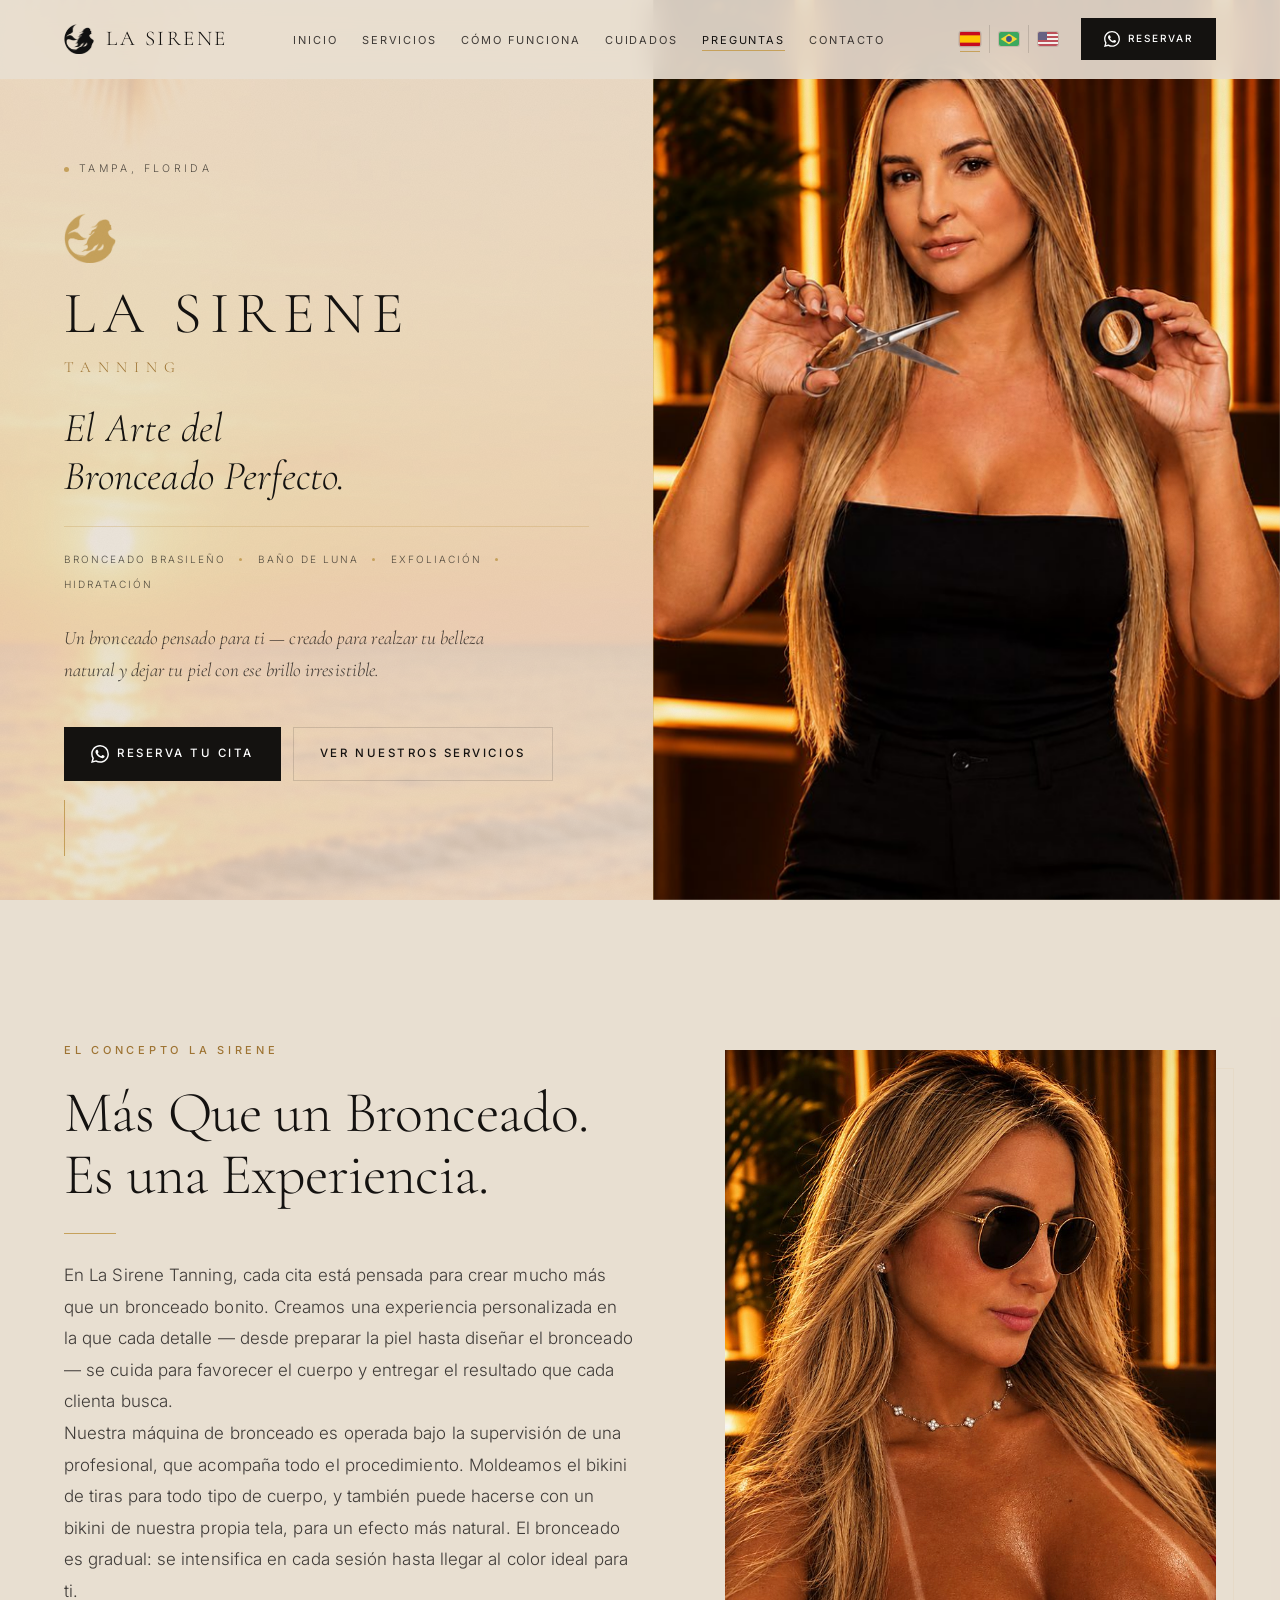
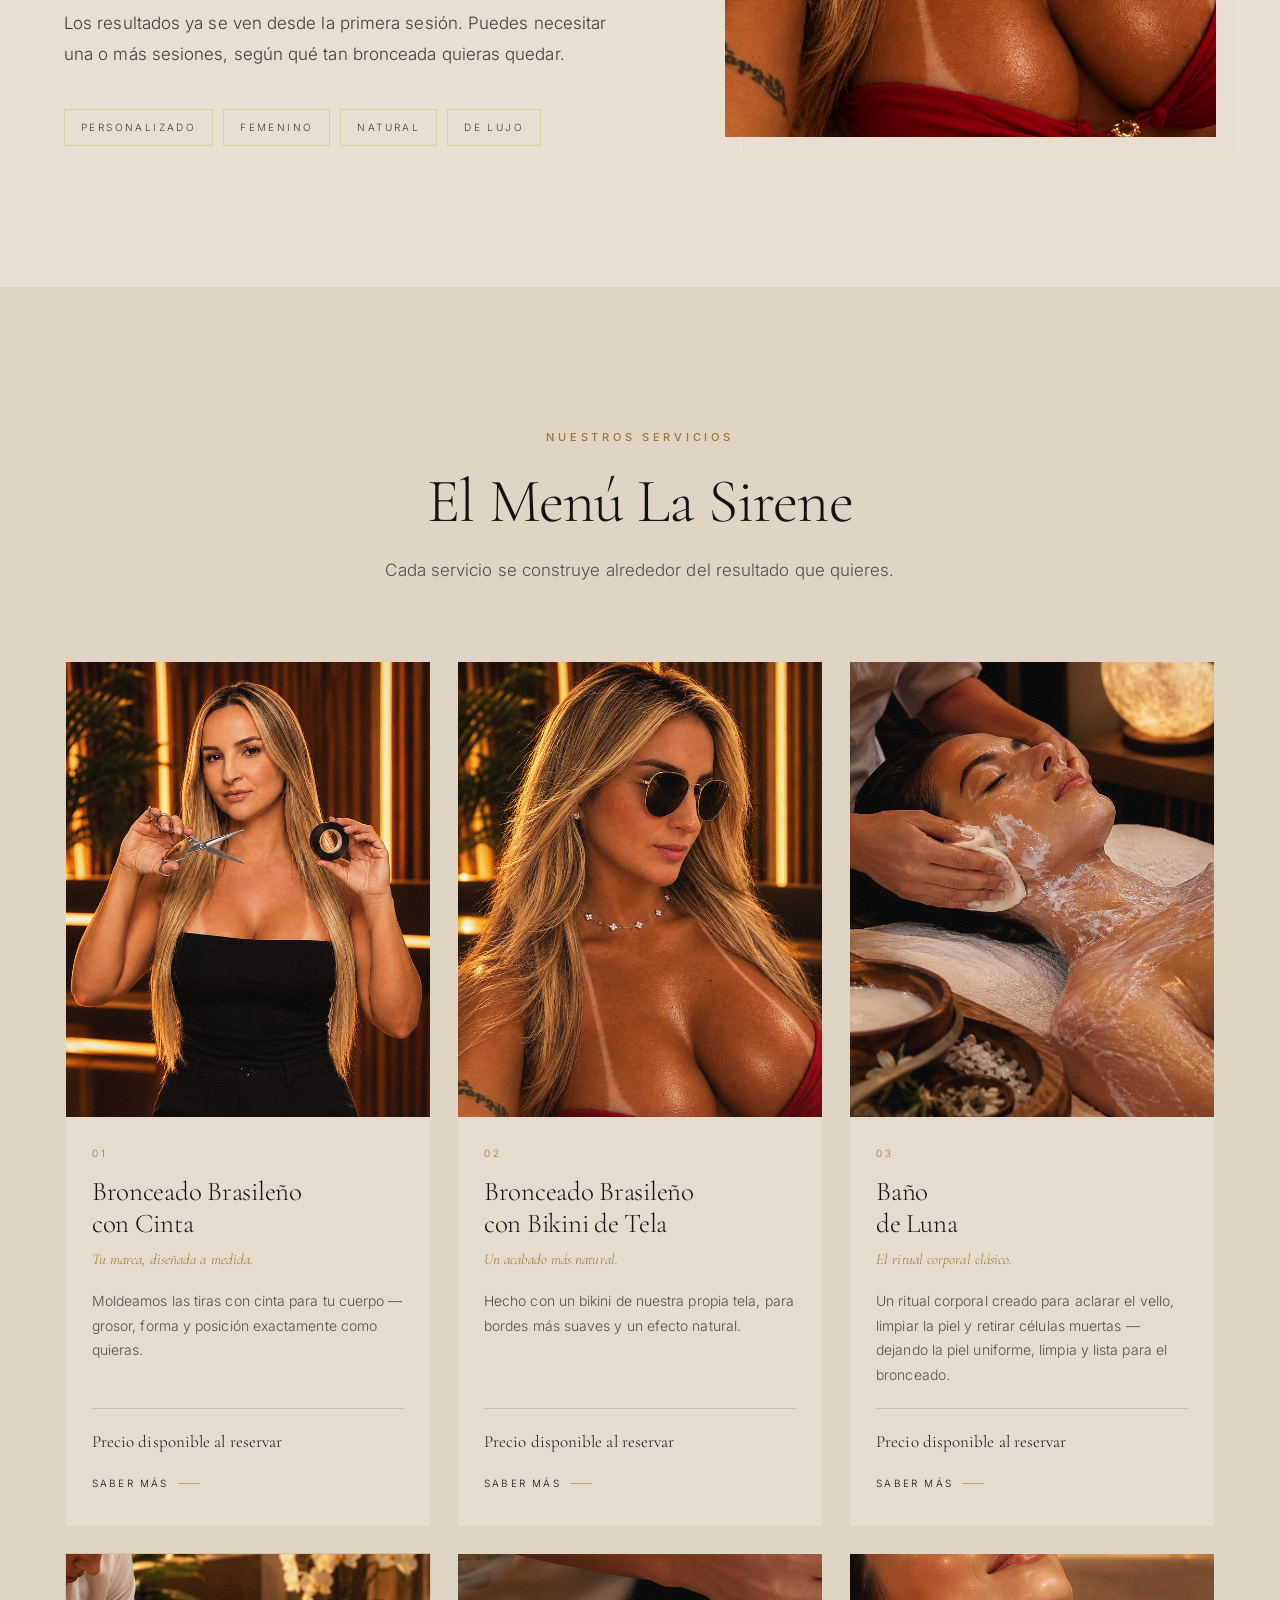
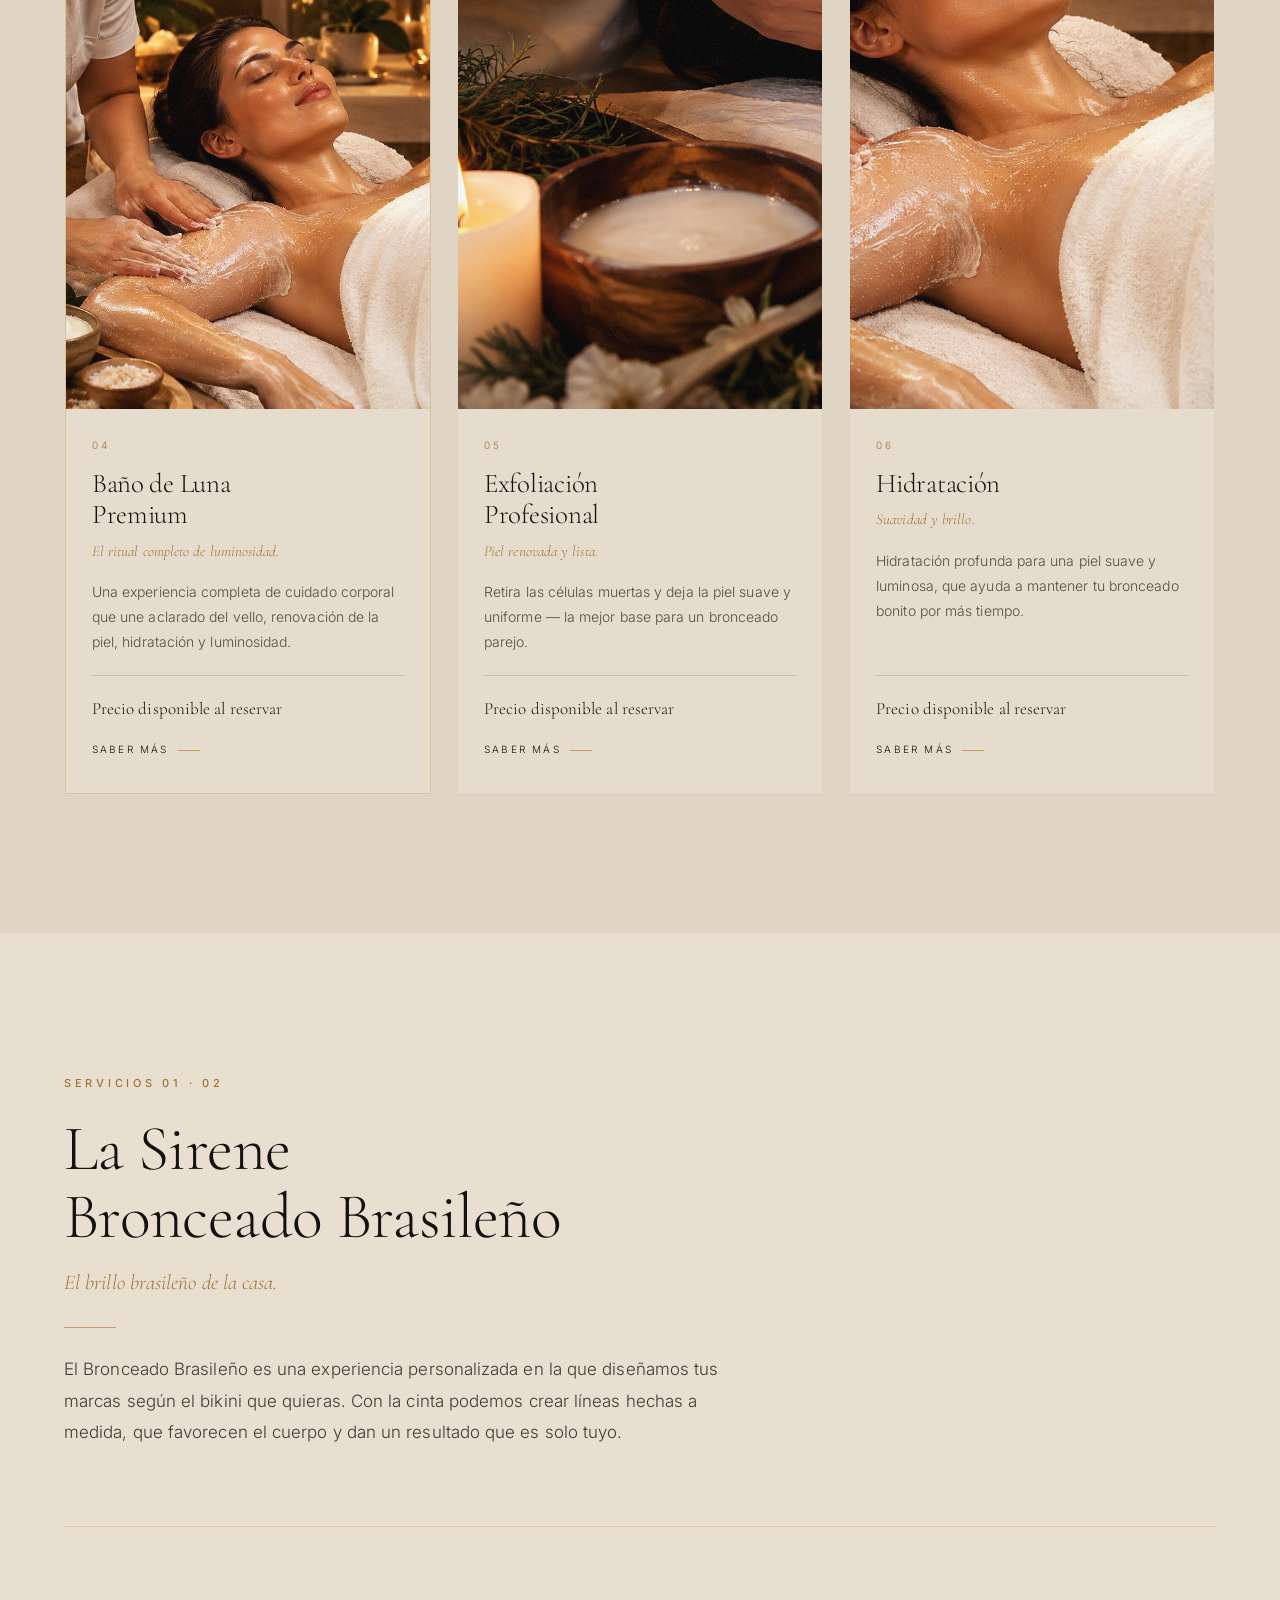
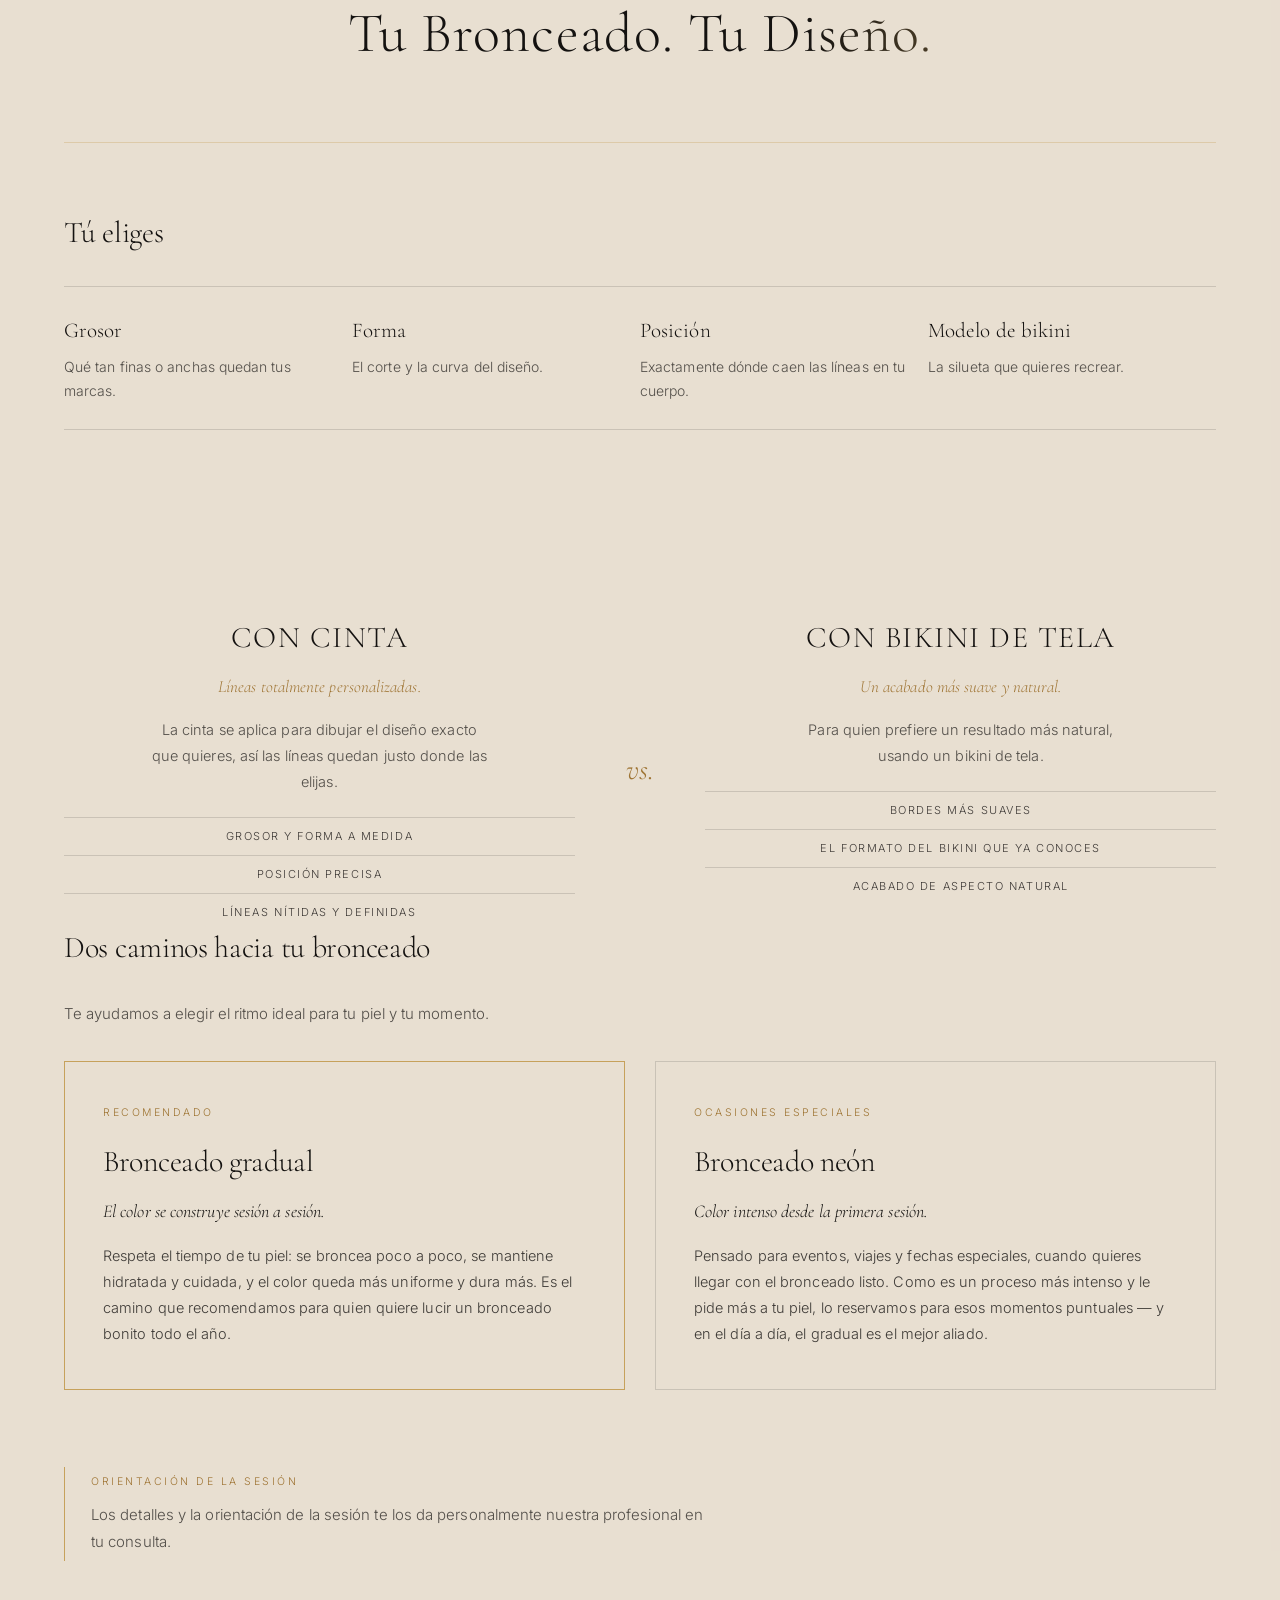
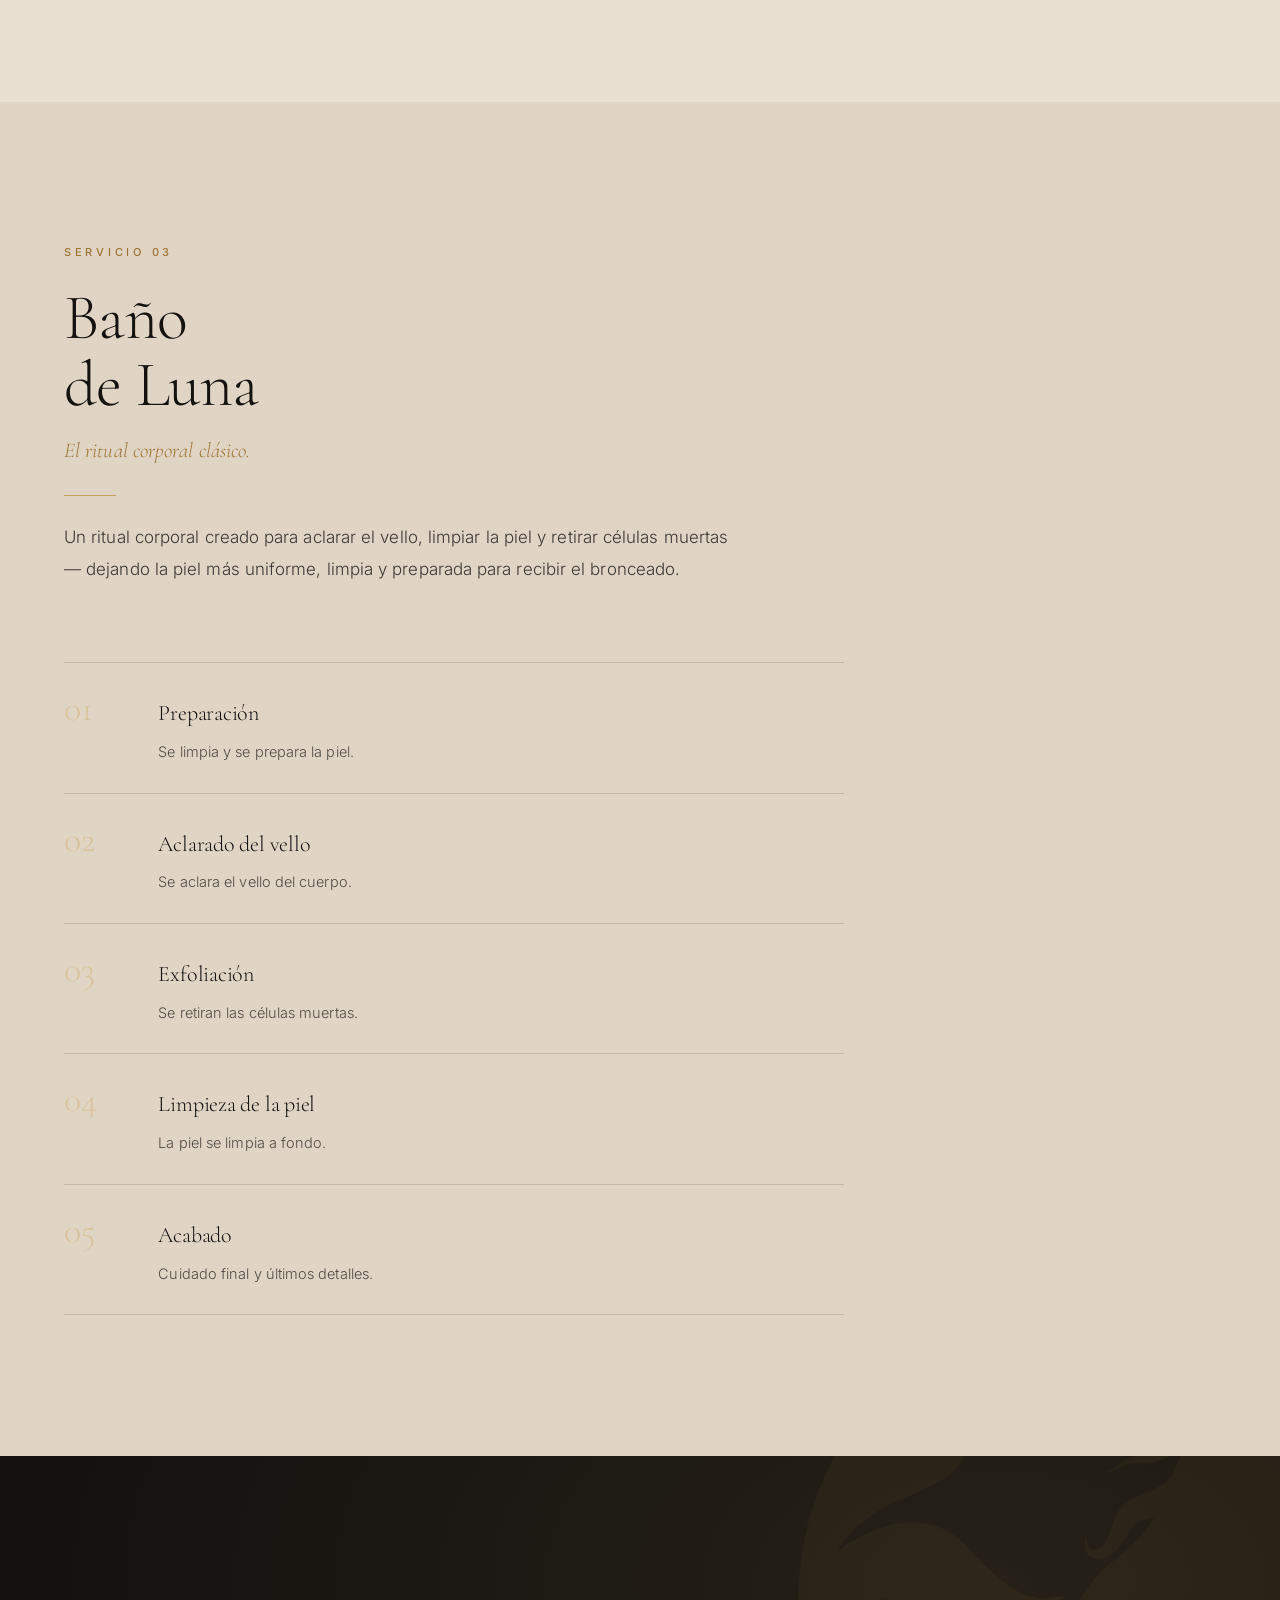
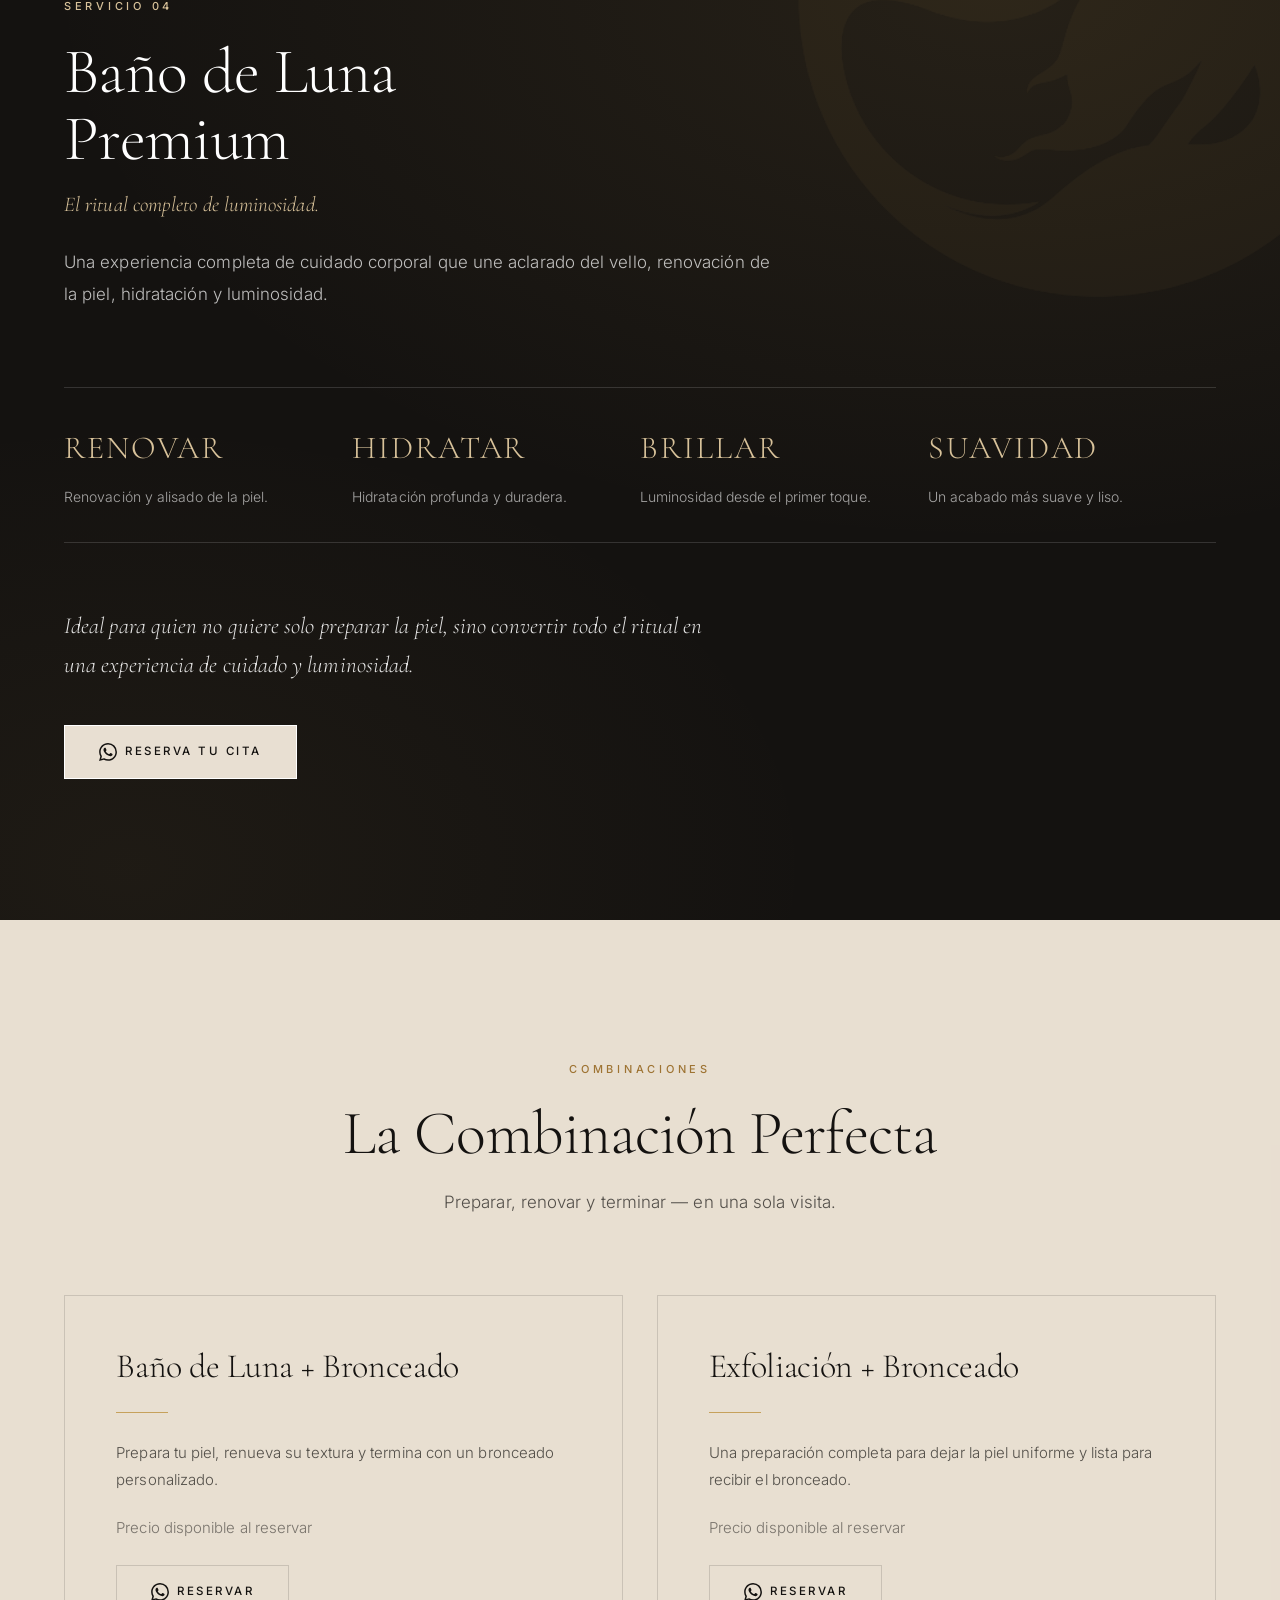
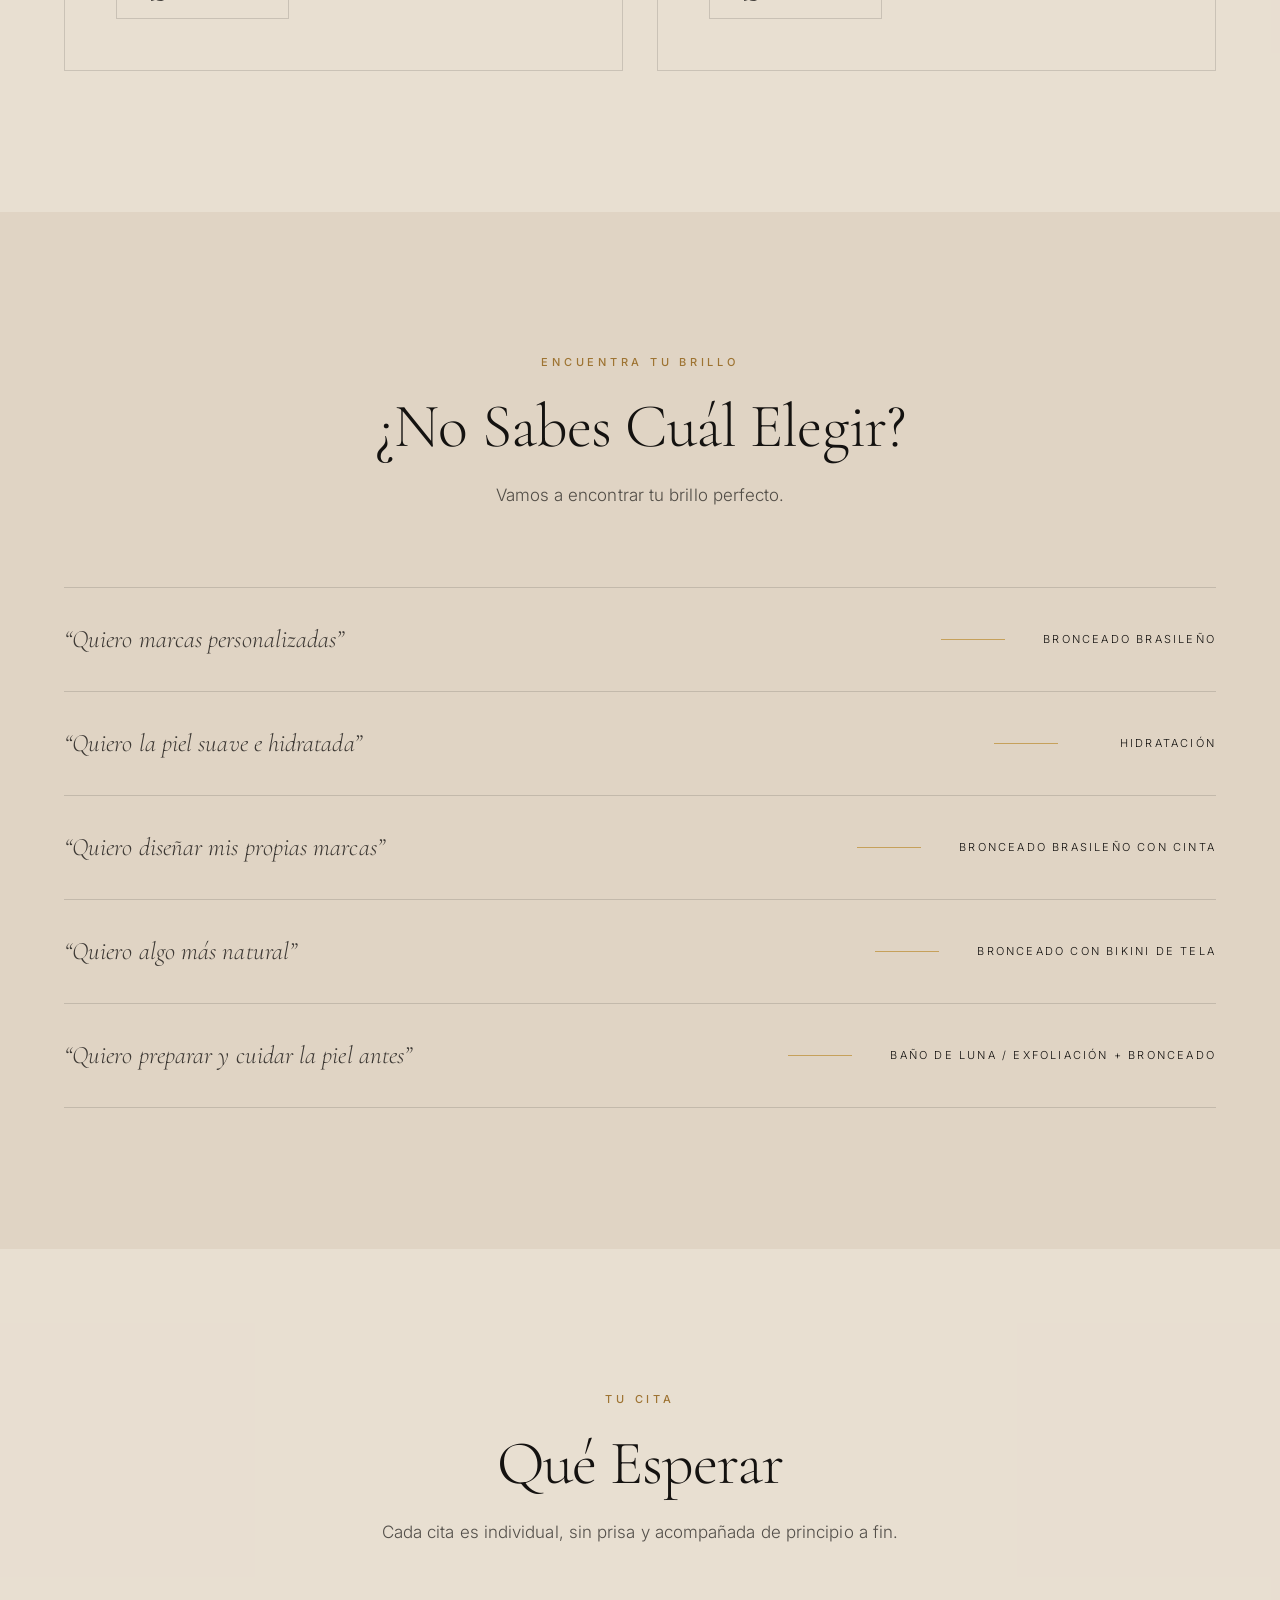
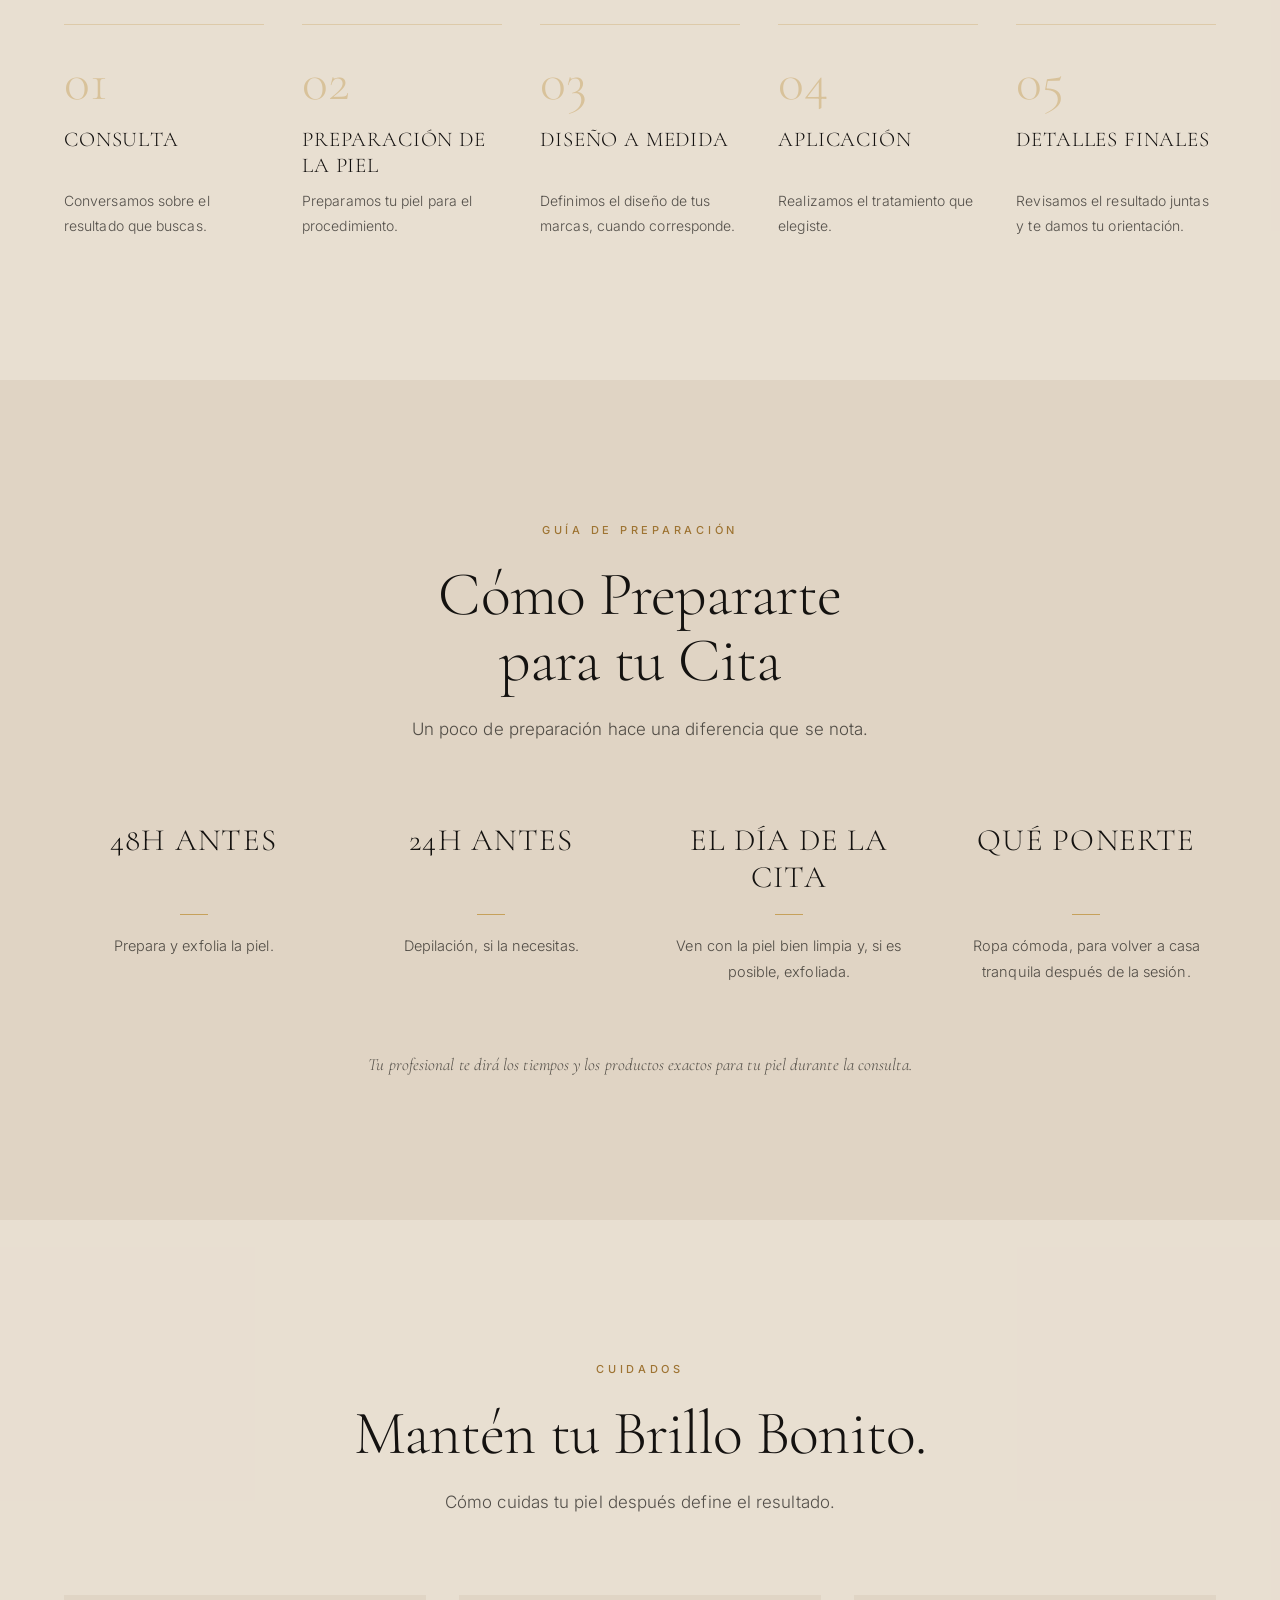
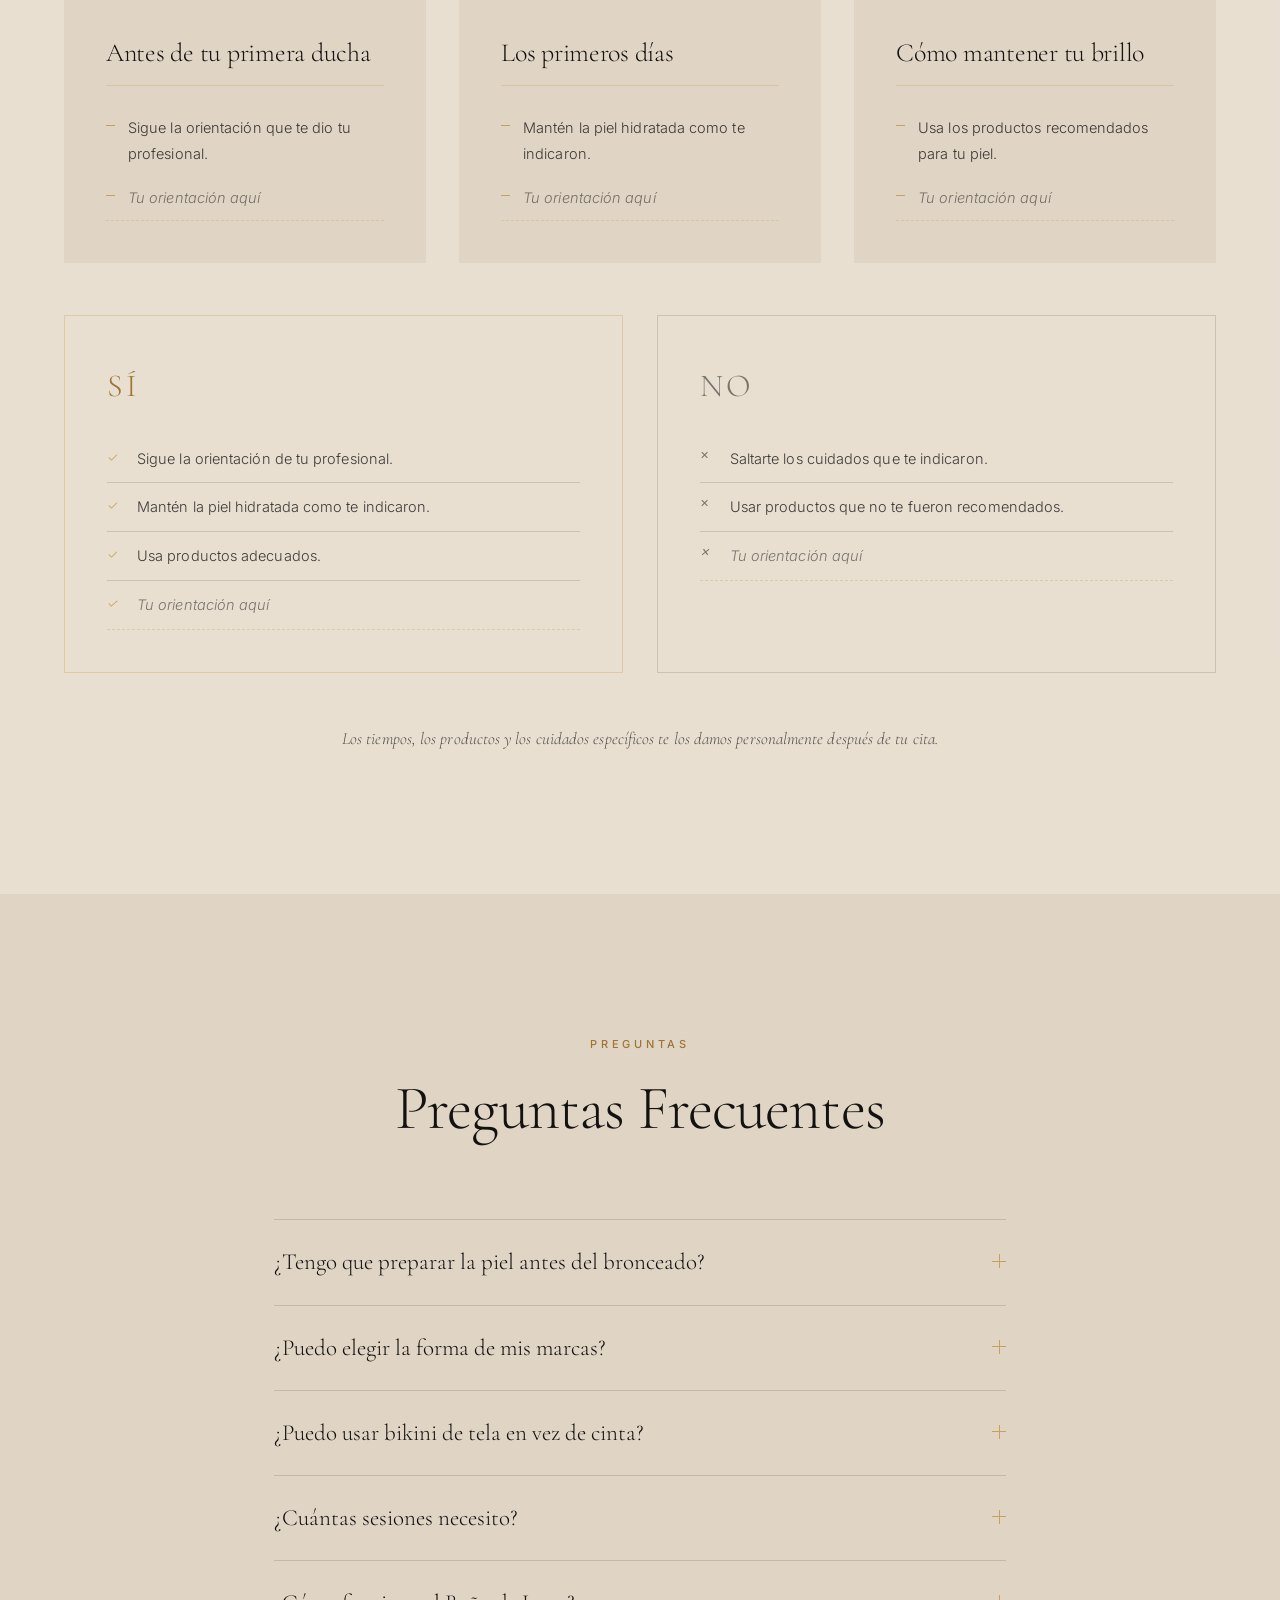
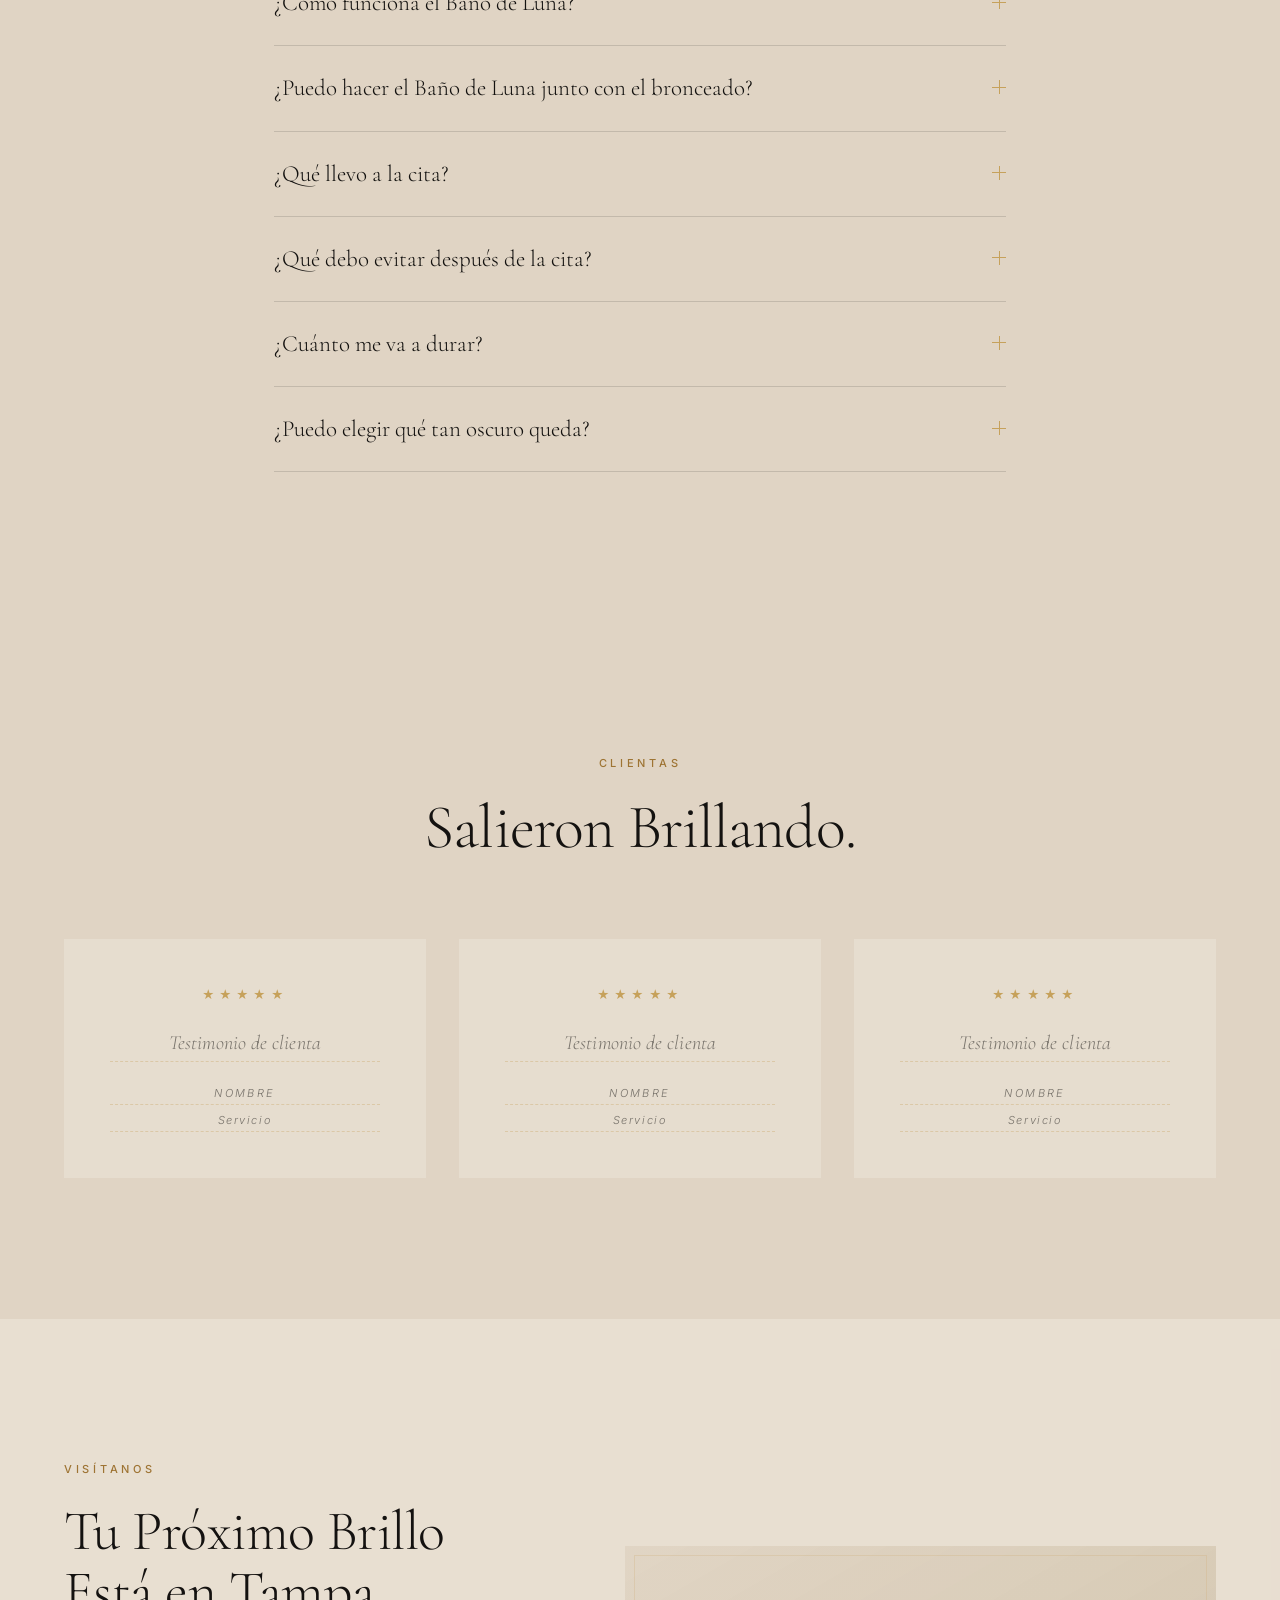
==== index.html @ 51d82dfa "La Sirene Tanning — site institucional (ES · PT · EN) Estático gerado por tools/build.py a partir de" ====
<!DOCTYPE html>
<html lang="es">
<head>
<meta charset="utf-8">
<meta name="viewport" content="width=device-width, initial-scale=1, viewport-fit=cover">
<title>La Sirene Tanning | Bronceado brasileño y Baño de Luna en Tampa, FL</title>
<meta name="description" content="Estudio de bronceado brasileño de lujo en Tampa, Florida. Bronceado brasileño con cinta o con bikini de tela, Baño de Luna, exfoliación profesional e hidratación. Reserva tu cita en La Sirene Tanning.">
<meta name="keywords" content="bronceado brasileño Tampa, bronceado Tampa FL, bronceado con cinta Tampa, exfoliación Tampa, marquitas bronceado Tampa, baño de luna Tampa, bronceado de lujo Tampa, salón de bronceado Tampa">
<meta name="robots" content="noindex, nofollow">
<link rel="canonical" href="https://la-sirene-tanning.vercel.app/">
<link rel="alternate" hreflang="es" href="https://la-sirene-tanning.vercel.app/">
<link rel="alternate" hreflang="pt-BR" href="https://la-sirene-tanning.vercel.app/pt/">
<link rel="alternate" hreflang="en-US" href="https://la-sirene-tanning.vercel.app/en/">
<link rel="alternate" hreflang="x-default" href="https://la-sirene-tanning.vercel.app/">
<meta property="og:type" content="website">
<meta property="og:title" content="La Sirene Tanning | Bronceado brasileño y Baño de Luna en Tampa, FL">
<meta property="og:description" content="Estudio de bronceado brasileño de lujo en Tampa, Florida. Bronceado brasileño con cinta o con bikini de tela, Baño de Luna, exfoliación profesional e hidratación. Reserva tu cita en La Sirene Tanning.">
<meta property="og:locale" content="es">
<meta name="theme-color" content="#E8DFD2">
<link rel="icon" href="/assets/logo/lasirene-mark-black.png?v=1c8ee7c1">
<link rel="apple-touch-icon" href="/assets/logo/lasirene-mark-black.png?v=1c8ee7c1">
<link rel="preconnect" href="https://fonts.googleapis.com">
<link rel="preconnect" href="https://fonts.gstatic.com" crossorigin>
<link href="https://fonts.googleapis.com/css2?family=Cormorant+Garamond:ital,wght@0,300;0,400;0,500;0,600;1,300;1,400&family=Inter:wght@300;400;500;600&display=swap" rel="stylesheet">
<link rel="stylesheet" href="/assets/css/style.css?v=396464e6">
<noscript><style>
[data-reveal]{opacity:1!important;transform:none!important}
[data-reveal] .media::after{display:none!important}
[data-reveal] .media img{transform:none!important}
.rule{transform:scaleX(1)!important}
.intro{display:none!important}
.hero__mark,.hero__eyebrow,.hero__services,.hero__quote,.hero__cta{
opacity:1!important;transform:none!important}
</style></noscript>
<script type="application/ld+json">{"@context": "https://schema.org", "@type": "BeautySalon", "name": "La Sirene Tanning", "description": "Estudio de bronceado brasileño de lujo en Tampa, Florida. Bronceado brasileño con cinta o con bikini de tela, Baño de Luna, exfoliación profesional e hidratación. Reserva tu cita en La Sirene Tanning.", "address": {"@type": "PostalAddress", "addressLocality": "Tampa", "addressRegion": "FL", "addressCountry": "US"}, "areaServed": "Tampa, Florida", "sameAs": ["https://www.instagram.com/lasirene_tampa"], "url": "https://la-sirene-tanning.vercel.app", "makesOffer": [{"@type": "Offer", "itemOffered": {"@type": "Service", "name": "Bronceado Brasileño con Cinta"}}, {"@type": "Offer", "itemOffered": {"@type": "Service", "name": "Bronceado Brasileño con Bikini de Tela"}}, {"@type": "Offer", "itemOffered": {"@type": "Service", "name": "Baño de Luna"}}, {"@type": "Offer", "itemOffered": {"@type": "Service", "name": "Baño de Luna Premium"}}, {"@type": "Offer", "itemOffered": {"@type": "Service", "name": "Exfoliación Profesional"}}, {"@type": "Offer", "itemOffered": {"@type": "Service", "name": "Hidratación"}}]}</script>
</head>
<body id="top">
<div class="intro" aria-hidden="true">
  <div>
    <img src="/assets/logo/lasirene-mark-gold.png?v=dbdfcf7e" alt="" class="intro__mark">
    <p class="intro__word">La Sirene</p>
  </div>
</div>
<div class="grain" aria-hidden="true"></div>

<header class="nav" id="nav">
  <div class="nav__inner">
    <a class="nav__brand" href="#top" aria-label="La Sirene Tanning — home">
      <img src="/assets/logo/lasirene-mark-black.png?v=1c8ee7c1" alt="" class="nav__mark">
      <span class="nav__word">La Sirene</span>
    </a>
    <nav class="nav__links" aria-label="Navegación principal">
      <ul><li><a href="#top" data-nav>Inicio</a></li><li><a href="#services" data-nav>Servicios</a></li><li><a href="#how-it-works" data-nav>Cómo funciona</a></li><li><a href="#aftercare" data-nav>Cuidados</a></li><li><a href="#faq" data-nav>Preguntas</a></li><li><a href="#contact" data-nav>Contacto</a></li></ul>
    </nav>
    <div class="nav__actions">
      <div class="lang" role="group" aria-label="Idioma"><a href="/" hreflang="es" aria-current="true" lang="es" title="Español"><svg class="flag" viewBox="0 0 20 14" width="20" height="14" aria-hidden="true" focusable="false"><rect width="20" height="14" fill="#C60B1E"/><rect y="3.5" width="20" height="7" fill="#FFC400"/></svg><span>ES</span></a><a href="/pt/" hreflang="pt-BR" lang="pt-BR" title="Português"><svg class="flag" viewBox="0 0 20 14" width="20" height="14" aria-hidden="true" focusable="false"><rect width="20" height="14" fill="#009B3A"/><path d="M10 1.7 18.3 7 10 12.3 1.7 7Z" fill="#FEDF00"/><circle cx="10" cy="7" r="2.9" fill="#002776"/></svg><span>PT</span></a><a href="/en/" hreflang="en-US" lang="en-US" title="English"><svg class="flag" viewBox="0 0 20 14" width="20" height="14" aria-hidden="true" focusable="false"><rect width="20" height="14" fill="#FFFFFF"/><g fill="#B22234"><rect width="20" height="2"/><rect y="4" width="20" height="2"/><rect y="8" width="20" height="2"/><rect y="12" width="20" height="2"/></g><rect width="9" height="8" fill="#3C3B6E"/></svg><span>EN</span></a></div>
      <a class="btn btn--nav" href="https://wa.me/18136797327?text=%C2%A1Hola%21%20Me%20gustar%C3%ADa%20reservar%20una%20cita%20en%20La%20Sirene%20Tanning." target="_blank" rel="noopener"><svg class="btn__zap" viewBox="0 0 24 24" width="18" height="18" aria-hidden="true" focusable="false"><path fill="currentColor" d="M17.472 14.382c-.297-.149-1.758-.867-2.03-.967-.273-.099-.471-.148-.67.15-.197.297-.767.966-.94 1.164-.173.199-.347.223-.644.075-.297-.15-1.255-.463-2.39-1.475-.883-.788-1.48-1.761-1.653-2.059-.173-.297-.018-.458.13-.606.134-.133.298-.347.446-.52.149-.174.198-.298.298-.497.099-.198.05-.371-.025-.52-.075-.149-.669-1.612-.916-2.207-.242-.579-.487-.5-.669-.51a12.8 12.8 0 0 0-.57-.01c-.198 0-.52.074-.792.372-.272.297-1.04 1.016-1.04 2.479 0 1.462 1.065 2.875 1.213 3.074.149.198 2.096 3.2 5.077 4.487.709.306 1.262.489 1.694.625.712.227 1.36.195 1.872.118.571-.085 1.758-.719 2.006-1.413.248-.694.248-1.289.173-1.413-.074-.124-.272-.198-.57-.347m-5.421 7.403h-.004a9.87 9.87 0 0 1-5.031-1.378l-.361-.214-3.741.982.998-3.648-.235-.374a9.86 9.86 0 0 1-1.51-5.26c.001-5.45 4.436-9.884 9.888-9.884 2.64 0 5.122 1.03 6.988 2.898a9.825 9.825 0 0 1 2.893 6.994c-.003 5.45-4.437 9.884-9.885 9.884m8.413-18.297A11.815 11.815 0 0 0 12.05 0C5.495 0 .16 5.335.157 11.892c0 2.096.547 4.142 1.588 5.945L.057 24l6.305-1.654a11.882 11.882 0 0 0 5.683 1.448h.005c6.554 0 11.89-5.335 11.893-11.893a11.821 11.821 0 0 0-3.48-8.413Z"/></svg><span>Reservar</span></a>
      <button class="nav__toggle" id="navToggle" aria-label="Abrir el menú" aria-expanded="false" aria-controls="mobileMenu">
        <span></span><span></span>
      </button>
    </div>
  </div>
</header>

<div class="menu" id="mobileMenu" aria-hidden="true">
  <div class="menu__inner">
    <img src="/assets/logo/lasirene-mark-gold.png?v=dbdfcf7e" alt="" class="menu__mark">
    <nav aria-label="Navegación principal"><ul><li><a href="#top" data-nav>Inicio</a></li><li><a href="#services" data-nav>Servicios</a></li><li><a href="#how-it-works" data-nav>Cómo funciona</a></li><li><a href="#aftercare" data-nav>Cuidados</a></li><li><a href="#faq" data-nav>Preguntas</a></li><li><a href="#contact" data-nav>Contacto</a></li></ul></nav>
    <div class="menu__foot">
      <div class="lang lang--menu" role="group" aria-label="Idioma"><a href="/" hreflang="es" aria-current="true" lang="es" title="Español"><svg class="flag" viewBox="0 0 20 14" width="20" height="14" aria-hidden="true" focusable="false"><rect width="20" height="14" fill="#C60B1E"/><rect y="3.5" width="20" height="7" fill="#FFC400"/></svg><span>ES</span></a><a href="/pt/" hreflang="pt-BR" lang="pt-BR" title="Português"><svg class="flag" viewBox="0 0 20 14" width="20" height="14" aria-hidden="true" focusable="false"><rect width="20" height="14" fill="#009B3A"/><path d="M10 1.7 18.3 7 10 12.3 1.7 7Z" fill="#FEDF00"/><circle cx="10" cy="7" r="2.9" fill="#002776"/></svg><span>PT</span></a><a href="/en/" hreflang="en-US" lang="en-US" title="English"><svg class="flag" viewBox="0 0 20 14" width="20" height="14" aria-hidden="true" focusable="false"><rect width="20" height="14" fill="#FFFFFF"/><g fill="#B22234"><rect width="20" height="2"/><rect y="4" width="20" height="2"/><rect y="8" width="20" height="2"/><rect y="12" width="20" height="2"/></g><rect width="9" height="8" fill="#3C3B6E"/></svg><span>EN</span></a></div>
      <a class="btn btn--primary" href="https://wa.me/18136797327?text=%C2%A1Hola%21%20Me%20gustar%C3%ADa%20reservar%20una%20cita%20en%20La%20Sirene%20Tanning." target="_blank" rel="noopener"><svg class="btn__zap" viewBox="0 0 24 24" width="18" height="18" aria-hidden="true" focusable="false"><path fill="currentColor" d="M17.472 14.382c-.297-.149-1.758-.867-2.03-.967-.273-.099-.471-.148-.67.15-.197.297-.767.966-.94 1.164-.173.199-.347.223-.644.075-.297-.15-1.255-.463-2.39-1.475-.883-.788-1.48-1.761-1.653-2.059-.173-.297-.018-.458.13-.606.134-.133.298-.347.446-.52.149-.174.198-.298.298-.497.099-.198.05-.371-.025-.52-.075-.149-.669-1.612-.916-2.207-.242-.579-.487-.5-.669-.51a12.8 12.8 0 0 0-.57-.01c-.198 0-.52.074-.792.372-.272.297-1.04 1.016-1.04 2.479 0 1.462 1.065 2.875 1.213 3.074.149.198 2.096 3.2 5.077 4.487.709.306 1.262.489 1.694.625.712.227 1.36.195 1.872.118.571-.085 1.758-.719 2.006-1.413.248-.694.248-1.289.173-1.413-.074-.124-.272-.198-.57-.347m-5.421 7.403h-.004a9.87 9.87 0 0 1-5.031-1.378l-.361-.214-3.741.982.998-3.648-.235-.374a9.86 9.86 0 0 1-1.51-5.26c.001-5.45 4.436-9.884 9.888-9.884 2.64 0 5.122 1.03 6.988 2.898a9.825 9.825 0 0 1 2.893 6.994c-.003 5.45-4.437 9.884-9.885 9.884m8.413-18.297A11.815 11.815 0 0 0 12.05 0C5.495 0 .16 5.335.157 11.892c0 2.096.547 4.142 1.588 5.945L.057 24l6.305-1.654a11.882 11.882 0 0 0 5.683 1.448h.005c6.554 0 11.89-5.335 11.893-11.893a11.821 11.821 0 0 0-3.48-8.413Z"/></svg><span>Reserva tu cita</span></a>
      <a class="menu__ig" href="https://www.instagram.com/lasirene_tampa" target="_blank" rel="noopener">@lasirene_tampa</a>
    </div>
  </div>
</div>

<section class="hero" aria-label="La Sirene Tanning">
  <div class="hero__text">
    <div class="hero__inner">
      <p class="hero__eyebrow"><span class="dot" aria-hidden="true"></span>Tampa, Florida</p>
      <img src="/assets/logo/lasirene-mark-gold.png?v=dbdfcf7e" alt="" class="hero__mark">
      <h1 class="hero__brand">La Sirene<span class="hero__brandsub">Tanning</span></h1>
      <p class="hero__title">El Arte del<br>Bronceado Perfecto.</p>
      <ul class="hero__services"><li>Bronceado Brasileño</li><li>Baño de Luna</li><li>Exfoliación</li><li>Hidratación</li></ul>
      <p class="hero__quote">Un bronceado pensado para ti — creado para realzar tu belleza natural y dejar tu piel con ese brillo irresistible.</p>
      <div class="hero__cta">
        <a class="btn btn--primary" href="https://wa.me/18136797327?text=%C2%A1Hola%21%20Me%20gustar%C3%ADa%20reservar%20una%20cita%20en%20La%20Sirene%20Tanning." target="_blank" rel="noopener"><svg class="btn__zap" viewBox="0 0 24 24" width="18" height="18" aria-hidden="true" focusable="false"><path fill="currentColor" d="M17.472 14.382c-.297-.149-1.758-.867-2.03-.967-.273-.099-.471-.148-.67.15-.197.297-.767.966-.94 1.164-.173.199-.347.223-.644.075-.297-.15-1.255-.463-2.39-1.475-.883-.788-1.48-1.761-1.653-2.059-.173-.297-.018-.458.13-.606.134-.133.298-.347.446-.52.149-.174.198-.298.298-.497.099-.198.05-.371-.025-.52-.075-.149-.669-1.612-.916-2.207-.242-.579-.487-.5-.669-.51a12.8 12.8 0 0 0-.57-.01c-.198 0-.52.074-.792.372-.272.297-1.04 1.016-1.04 2.479 0 1.462 1.065 2.875 1.213 3.074.149.198 2.096 3.2 5.077 4.487.709.306 1.262.489 1.694.625.712.227 1.36.195 1.872.118.571-.085 1.758-.719 2.006-1.413.248-.694.248-1.289.173-1.413-.074-.124-.272-.198-.57-.347m-5.421 7.403h-.004a9.87 9.87 0 0 1-5.031-1.378l-.361-.214-3.741.982.998-3.648-.235-.374a9.86 9.86 0 0 1-1.51-5.26c.001-5.45 4.436-9.884 9.888-9.884 2.64 0 5.122 1.03 6.988 2.898a9.825 9.825 0 0 1 2.893 6.994c-.003 5.45-4.437 9.884-9.885 9.884m8.413-18.297A11.815 11.815 0 0 0 12.05 0C5.495 0 .16 5.335.157 11.892c0 2.096.547 4.142 1.588 5.945L.057 24l6.305-1.654a11.882 11.882 0 0 0 5.683 1.448h.005c6.554 0 11.89-5.335 11.893-11.893a11.821 11.821 0 0 0-3.48-8.413Z"/></svg><span>Reserva tu cita</span></a>
        <a class="btn btn--ghost" href="#services" ><span>Ver nuestros servicios</span></a>
      </div>
    </div>
    <a class="hero__scroll" href="#concept" aria-label="Ir al contenido"><span></span></a>
  </div>
  <div class="hero__figure hero__figure--slides" style="--hero-focus:26%;--hero-focus-mobile:22%"><img class="hero__slide is-on" src="/assets/img/hero-a.jpg?v=2e8ea324" srcset="/assets/img/hero-a-sm.jpg?v=46133ac1 700w, /assets/img/hero-a.jpg?v=2e8ea324 1028w" sizes="(max-width:980px) 100vw, 50vw" alt="" fetchpriority="high" decoding="async">
  <script>
  (function(){
    var box=document.currentScript.parentNode;
    var fotos=box.querySelectorAll(".hero__slide");
    if(fotos.length<2)return;
    if(window.matchMedia("(prefers-reduced-motion: reduce)").matches)return;
    var i=0;
    setInterval(function(){
      fotos[i].classList.remove("is-on");
      i=(i+1)%fotos.length;
      fotos[i].classList.add("is-on");
    },5.5*1000);
  })();
  </script></div>
</section>

<section class="concept" id="concept">
  <div class="wrap concept__grid">
    <div class="concept__text" data-reveal>
      <p class="eyebrow">El concepto La Sirene</p>
      <h2 class="concept__title">Más Que un Bronceado.<br>Es una Experiencia.</h2>
      <span class="rule" aria-hidden="true"></span>
      <div class="concept__body"><p>En La Sirene Tanning, cada cita está pensada para crear mucho más que un bronceado bonito. Creamos una experiencia personalizada en la que cada detalle — desde preparar la piel hasta diseñar el bronceado — se cuida para favorecer el cuerpo y entregar el resultado que cada clienta busca.</p><p>Nuestra máquina de bronceado es operada bajo la supervisión de una profesional, que acompaña todo el procedimiento. Moldeamos el bikini de tiras para todo tipo de cuerpo, y también puede hacerse con un bikini de nuestra propia tela, para un efecto más natural. El bronceado es gradual: se intensifica en cada sesión hasta llegar al color ideal para ti.</p><p>Los resultados ya se ven desde la primera sesión. Puedes necesitar una o más sesiones, según qué tan bronceada quieras quedar.</p></div>
      <ul class="pillars"><li>Personalizado</li><li>Femenino</li><li>Natural</li><li>De lujo</li></ul>
    </div>
    <div class="concept__media" data-reveal>
      <figure class="media" style="--ratio:3/4.2"><img src="/assets/img/concept.jpg?v=cb794d11" srcset="/assets/img/concept-sm.jpg?v=18953ca1 700w, /assets/img/concept.jpg?v=cb794d11 1035w" sizes="(max-width:820px) 100vw, 40vw" alt="Editorial vertical — piel bronceada, brillo natural" loading="lazy" decoding="async"></figure>
    </div>
  </div>
</section>

<section class="services" id="services">
  <div class="wrap">
    <header class="sec__head sec__head--center" data-reveal><p class="eyebrow">Nuestros servicios</p><h2 class="sec__title">El Menú La Sirene</h2><p class="sec__sub">Cada servicio se construye alrededor del resultado que quieres.</p></header>
    <div class="cards">
      <article class="card" data-reveal>
        <a class="card__link" href="#brazilian-tan">
          <figure class="media card__media" style="--ratio:4/5"><img src="/assets/img/svc-tape.jpg?v=bd33a619" srcset="/assets/img/svc-tape-sm.jpg?v=8f75fa61 700w, /assets/img/svc-tape.jpg?v=bd33a619 1028w" sizes="(max-width:820px) 100vw, 40vw" alt="Tijera y cinta — el diseño de la marca" loading="lazy" decoding="async"></figure>
          <div class="card__body">
            <p class="card__index">01</p>
            <h3 class="card__name">Bronceado Brasileño<br>con Cinta</h3>
            <p class="card__sub">Tu marca, diseñada a medida.</p>
            <p class="card__desc">Moldeamos las tiras con cinta para tu cuerpo — grosor, forma y posición exactamente como quieras.</p>
            <p class="card__price">Precio disponible al reservar</p>
            <span class="card__more">Saber más<i aria-hidden="true"></i></span>
          </div>
        </a>
      </article>
      <article class="card" data-reveal>
        <a class="card__link" href="#brazilian-tan">
          <figure class="media card__media" style="--ratio:4/5"><img src="/assets/img/svc-fabric.jpg?v=3df037a9" srcset="/assets/img/svc-fabric-sm.jpg?v=9546829a 700w, /assets/img/svc-fabric.jpg?v=3df037a9 1086w" sizes="(max-width:820px) 100vw, 40vw" alt="Marca brasileña — piel dorada" loading="lazy" decoding="async"></figure>
          <div class="card__body">
            <p class="card__index">02</p>
            <h3 class="card__name">Bronceado Brasileño<br>con Bikini de Tela</h3>
            <p class="card__sub">Un acabado más natural.</p>
            <p class="card__desc">Hecho con un bikini de nuestra propia tela, para bordes más suaves y un efecto natural.</p>
            <p class="card__price">Precio disponible al reservar</p>
            <span class="card__more">Saber más<i aria-hidden="true"></i></span>
          </div>
        </a>
      </article>
      <article class="card" data-reveal>
        <a class="card__link" href="#banho-de-lua-classic">
          <figure class="media card__media" style="--ratio:4/5"><img src="/assets/img/svc-moon-classic.jpg?v=fcdac544" srcset="/assets/img/svc-moon-classic-sm.jpg?v=d081caaa 700w, /assets/img/svc-moon-classic.jpg?v=fcdac544 819w" sizes="(max-width:820px) 100vw, 40vw" alt="El ritual — producto trabajado sobre la piel" loading="lazy" decoding="async"></figure>
          <div class="card__body">
            <p class="card__index">03</p>
            <h3 class="card__name">Baño<br>de Luna</h3>
            <p class="card__sub">El ritual corporal clásico.</p>
            <p class="card__desc">Un ritual corporal creado para aclarar el vello, limpiar la piel y retirar células muertas — dejando la piel uniforme, limpia y lista para el bronceado.</p>
            <p class="card__price">Precio disponible al reservar</p>
            <span class="card__more">Saber más<i aria-hidden="true"></i></span>
          </div>
        </a>
      </article>
      <article class="card card--featured" data-reveal>
        <a class="card__link" href="#banho-de-lua-premium">
          <figure class="media card__media" style="--ratio:4/5"><img src="/assets/img/svc-moon-premium.jpg?v=10b68dbe" srcset="/assets/img/svc-moon-premium-sm.jpg?v=d0f80394 700w, /assets/img/svc-moon-premium.jpg?v=10b68dbe 819w" sizes="(max-width:820px) 100vw, 40vw" alt="Ritual premium — hidratación y luminosidad" loading="lazy" decoding="async"></figure>
          <div class="card__body">
            <p class="card__index">04</p>
            <h3 class="card__name">Baño de Luna<br>Premium</h3>
            <p class="card__sub">El ritual completo de luminosidad.</p>
            <p class="card__desc">Una experiencia completa de cuidado corporal que une aclarado del vello, renovación de la piel, hidratación y luminosidad.</p>
            <p class="card__price">Precio disponible al reservar</p>
            <span class="card__more">Saber más<i aria-hidden="true"></i></span>
          </div>
        </a>
      </article>
      <article class="card" data-reveal>
        <a class="card__link" href="#combos">
          <figure class="media card__media" style="--ratio:4/5"><img src="/assets/img/svc-exfol.jpg?v=5ac52e55" alt="Exfoliante natural sobre la piel" loading="lazy" decoding="async"></figure>
          <div class="card__body">
            <p class="card__index">05</p>
            <h3 class="card__name">Exfoliación<br>Profesional</h3>
            <p class="card__sub">Piel renovada y lista.</p>
            <p class="card__desc">Retira las células muertas y deja la piel suave y uniforme — la mejor base para un bronceado parejo.</p>
            <p class="card__price">Precio disponible al reservar</p>
            <span class="card__more">Saber más<i aria-hidden="true"></i></span>
          </div>
        </a>
      </article>
      <article class="card" data-reveal>
        <a class="card__link" href="#aftercare">
          <figure class="media card__media" style="--ratio:4/5"><img src="/assets/img/svc-hydra.jpg?v=5b7d7e22" alt="Hidratación — crema trabajada sobre la piel" loading="lazy" decoding="async"></figure>
          <div class="card__body">
            <p class="card__index">06</p>
            <h3 class="card__name">Hidratación</h3>
            <p class="card__sub">Suavidad y brillo.</p>
            <p class="card__desc">Hidratación profunda para una piel suave y luminosa, que ayuda a mantener tu bronceado bonito por más tiempo.</p>
            <p class="card__price">Precio disponible al reservar</p>
            <span class="card__more">Saber más<i aria-hidden="true"></i></span>
          </div>
        </a>
      </article></div>
  </div>
</section>

<section class="deep deep--brazilian" id="brazilian-tan">
  <div class="wrap">
    <div class="deep__head" data-reveal>
      <p class="eyebrow">Servicios 01 · 02</p>
      <h2 class="deep__title">La Sirene<br>Bronceado Brasileño</h2>
      <p class="deep__sub">El brillo brasileño de la casa.</p>
      <span class="rule" aria-hidden="true"></span>
      <p class="deep__body">El Bronceado Brasileño es una experiencia personalizada en la que diseñamos tus marcas según el bikini que quieras. Con la cinta podemos crear líneas hechas a medida, que favorecen el cuerpo y dan un resultado que es solo tuyo.</p>
    </div>

    <div class="banner" data-reveal>
      <p class="banner__text">Tu Bronceado. Tu Diseño.</p>
    </div>

    <div class="choices" data-reveal>
      <h3 class="choices__title">Tú eliges</h3>
      <ul class="choices__list"><li><span class="choice__k">Grosor</span><span class="choice__v">Qué tan finas o anchas quedan tus marcas.</span></li><li><span class="choice__k">Forma</span><span class="choice__v">El corte y la curva del diseño.</span></li><li><span class="choice__k">Posición</span><span class="choice__v">Exactamente dónde caen las líneas en tu cuerpo.</span></li><li><span class="choice__k">Modelo de bikini</span><span class="choice__v">La silueta que quieres recrear.</span></li></ul>
    </div>

    <div class="vs">
      <h3 class="vs__title" data-reveal>Dos maneras de llevarlo</h3>
      <div class="vs__grid">
        
        <article class="vs__item" data-reveal>
          
          <h4 class="vs__name">Con cinta</h4>
          <p class="vs__lead">Líneas totalmente personalizadas.</p>
          <p class="vs__desc">La cinta se aplica para dibujar el diseño exacto que quieres, así las líneas quedan justo donde las elijas.</p>
          <ul class="vs__points"><li>Grosor y forma a medida</li><li>Posición precisa</li><li>Líneas nítidas y definidas</li></ul>
        </article>
        <span class="vs__sep" aria-hidden="true">vs.</span>
        
        <article class="vs__item" data-reveal>
          
          <h4 class="vs__name">Con bikini de tela</h4>
          <p class="vs__lead">Un acabado más suave y natural.</p>
          <p class="vs__desc">Para quien prefiere un resultado más natural, usando un bikini de tela.</p>
          <ul class="vs__points"><li>Bordes más suaves</li><li>El formato del bikini que ya conoces</li><li>Acabado de aspecto natural</li></ul>
        </article>
      </div>
    </div>

    <div class="paths">
      <h3 class="styles__title" data-reveal>Dos caminos hacia tu bronceado</h3>
      <p class="styles__intro" data-reveal>Te ayudamos a elegir el ritmo ideal para tu piel y tu momento.</p>
      <ul class="paths__list"><li class="path path--main" data-reveal><p class="path__tag">Recomendado</p><h4 class="path__n">Bronceado gradual</h4><p class="path__lead">El color se construye sesión a sesión.</p><p class="path__d">Respeta el tiempo de tu piel: se broncea poco a poco, se mantiene hidratada y cuidada, y el color queda más uniforme y dura más. Es el camino que recomendamos para quien quiere lucir un bronceado bonito todo el año.</p></li><li class="path" data-reveal><p class="path__tag">Ocasiones especiales</p><h4 class="path__n">Bronceado neón</h4><p class="path__lead">Color intenso desde la primera sesión.</p><p class="path__d">Pensado para eventos, viajes y fechas especiales, cuando quieres llegar con el bronceado listo. Como es un proceso más intenso y le pide más a tu piel, lo reservamos para esos momentos puntuales — y en el día a día, el gradual es el mejor aliado.</p></li></ul>
    </div>
    <div class="note" data-reveal>
      <h4>Orientación de la sesión</h4>
      <p>Los detalles y la orientación de la sesión te los da personalmente nuestra profesional en tu consulta.</p>
    </div>
  </div>
</section>

<section class="deep deep--moon" id="banho-de-lua-classic">
  <div class="wrap">
    <div class="deep__head" data-reveal>
      <p class="eyebrow">Servicio 03</p>
      <h2 class="deep__title">Baño<br>de Luna</h2>
      <p class="deep__sub">El ritual corporal clásico.</p>
      <span class="rule" aria-hidden="true"></span>
      <p class="deep__body">Un ritual corporal creado para aclarar el vello, limpiar la piel y retirar células muertas — dejando la piel más uniforme, limpia y preparada para recibir el bronceado.</p>
    </div>
    <ol class="tl"><li data-reveal><span class="tl__n">01</span><div><h4 class="tl__t">Preparación</h4><p class="tl__d">Se limpia y se prepara la piel.</p></div></li><li data-reveal><span class="tl__n">02</span><div><h4 class="tl__t">Aclarado del vello</h4><p class="tl__d">Se aclara el vello del cuerpo.</p></div></li><li data-reveal><span class="tl__n">03</span><div><h4 class="tl__t">Exfoliación</h4><p class="tl__d">Se retiran las células muertas.</p></div></li><li data-reveal><span class="tl__n">04</span><div><h4 class="tl__t">Limpieza de la piel</h4><p class="tl__d">La piel se limpia a fondo.</p></div></li><li data-reveal><span class="tl__n">05</span><div><h4 class="tl__t">Acabado</h4><p class="tl__d">Cuidado final y últimos detalles.</p></div></li></ol>
  </div>
</section>

<section class="premium" id="banho-de-lua-premium">
  <div class="wrap">
    <div class="premium__head" data-reveal>
      <p class="eyebrow eyebrow--light">Servicio 04</p>
      <h2 class="premium__title">Baño de Luna<br>Premium</h2>
      <p class="premium__sub">El ritual completo de luminosidad.</p>
      <p class="premium__body">Una experiencia completa de cuidado corporal que une aclarado del vello, renovación de la piel, hidratación y luminosidad.</p>
    </div>
    <ul class="premium__pillars"><li data-reveal><h4>Renovar</h4><p>Renovación y alisado de la piel.</p></li><li data-reveal><h4>Hidratar</h4><p>Hidratación profunda y duradera.</p></li><li data-reveal><h4>Brillar</h4><p>Luminosidad desde el primer toque.</p></li><li data-reveal><h4>Suavidad</h4><p>Un acabado más suave y liso.</p></li></ul>
    <p class="premium__closing" data-reveal>Ideal para quien no quiere solo preparar la piel, sino convertir todo el ritual en una experiencia de cuidado y luminosidad.</p>
    <div class="premium__cta" data-reveal><a class="btn btn--light" href="https://wa.me/18136797327?text=%C2%A1Hola%21%20Me%20gustar%C3%ADa%20reservar%20una%20cita%20en%20La%20Sirene%20Tanning." target="_blank" rel="noopener"><svg class="btn__zap" viewBox="0 0 24 24" width="18" height="18" aria-hidden="true" focusable="false"><path fill="currentColor" d="M17.472 14.382c-.297-.149-1.758-.867-2.03-.967-.273-.099-.471-.148-.67.15-.197.297-.767.966-.94 1.164-.173.199-.347.223-.644.075-.297-.15-1.255-.463-2.39-1.475-.883-.788-1.48-1.761-1.653-2.059-.173-.297-.018-.458.13-.606.134-.133.298-.347.446-.52.149-.174.198-.298.298-.497.099-.198.05-.371-.025-.52-.075-.149-.669-1.612-.916-2.207-.242-.579-.487-.5-.669-.51a12.8 12.8 0 0 0-.57-.01c-.198 0-.52.074-.792.372-.272.297-1.04 1.016-1.04 2.479 0 1.462 1.065 2.875 1.213 3.074.149.198 2.096 3.2 5.077 4.487.709.306 1.262.489 1.694.625.712.227 1.36.195 1.872.118.571-.085 1.758-.719 2.006-1.413.248-.694.248-1.289.173-1.413-.074-.124-.272-.198-.57-.347m-5.421 7.403h-.004a9.87 9.87 0 0 1-5.031-1.378l-.361-.214-3.741.982.998-3.648-.235-.374a9.86 9.86 0 0 1-1.51-5.26c.001-5.45 4.436-9.884 9.888-9.884 2.64 0 5.122 1.03 6.988 2.898a9.825 9.825 0 0 1 2.893 6.994c-.003 5.45-4.437 9.884-9.885 9.884m8.413-18.297A11.815 11.815 0 0 0 12.05 0C5.495 0 .16 5.335.157 11.892c0 2.096.547 4.142 1.588 5.945L.057 24l6.305-1.654a11.882 11.882 0 0 0 5.683 1.448h.005c6.554 0 11.89-5.335 11.893-11.893a11.821 11.821 0 0 0-3.48-8.413Z"/></svg><span>Reserva tu cita</span></a></div>
  </div>
</section>

<section class="combos" id="combos">
  <div class="wrap">
    <header class="sec__head sec__head--center" data-reveal><p class="eyebrow">Combinaciones</p><h2 class="sec__title">La Combinación Perfecta</h2><p class="sec__sub">Preparar, renovar y terminar — en una sola visita.</p></header>
    <div class="combos__grid">
      <article class="combo" data-reveal>
        <h3 class="combo__name">Baño de Luna + Bronceado</h3>
        <span class="rule" aria-hidden="true"></span>
        <p class="combo__desc">Prepara tu piel, renueva su textura y termina con un bronceado personalizado.</p>
        <p class="combo__price price--tbd">Precio disponible al reservar</p>
        <a class="btn btn--ghost" href="https://wa.me/18136797327?text=%C2%A1Hola%21%20Me%20gustar%C3%ADa%20reservar%20una%20cita%20en%20La%20Sirene%20Tanning." target="_blank" rel="noopener"><svg class="btn__zap" viewBox="0 0 24 24" width="18" height="18" aria-hidden="true" focusable="false"><path fill="currentColor" d="M17.472 14.382c-.297-.149-1.758-.867-2.03-.967-.273-.099-.471-.148-.67.15-.197.297-.767.966-.94 1.164-.173.199-.347.223-.644.075-.297-.15-1.255-.463-2.39-1.475-.883-.788-1.48-1.761-1.653-2.059-.173-.297-.018-.458.13-.606.134-.133.298-.347.446-.52.149-.174.198-.298.298-.497.099-.198.05-.371-.025-.52-.075-.149-.669-1.612-.916-2.207-.242-.579-.487-.5-.669-.51a12.8 12.8 0 0 0-.57-.01c-.198 0-.52.074-.792.372-.272.297-1.04 1.016-1.04 2.479 0 1.462 1.065 2.875 1.213 3.074.149.198 2.096 3.2 5.077 4.487.709.306 1.262.489 1.694.625.712.227 1.36.195 1.872.118.571-.085 1.758-.719 2.006-1.413.248-.694.248-1.289.173-1.413-.074-.124-.272-.198-.57-.347m-5.421 7.403h-.004a9.87 9.87 0 0 1-5.031-1.378l-.361-.214-3.741.982.998-3.648-.235-.374a9.86 9.86 0 0 1-1.51-5.26c.001-5.45 4.436-9.884 9.888-9.884 2.64 0 5.122 1.03 6.988 2.898a9.825 9.825 0 0 1 2.893 6.994c-.003 5.45-4.437 9.884-9.885 9.884m8.413-18.297A11.815 11.815 0 0 0 12.05 0C5.495 0 .16 5.335.157 11.892c0 2.096.547 4.142 1.588 5.945L.057 24l6.305-1.654a11.882 11.882 0 0 0 5.683 1.448h.005c6.554 0 11.89-5.335 11.893-11.893a11.821 11.821 0 0 0-3.48-8.413Z"/></svg><span>Reservar</span></a>
      </article>
      <article class="combo" data-reveal>
        <h3 class="combo__name">Exfoliación + Bronceado</h3>
        <span class="rule" aria-hidden="true"></span>
        <p class="combo__desc">Una preparación completa para dejar la piel uniforme y lista para recibir el bronceado.</p>
        <p class="combo__price price--tbd">Precio disponible al reservar</p>
        <a class="btn btn--ghost" href="https://wa.me/18136797327?text=%C2%A1Hola%21%20Me%20gustar%C3%ADa%20reservar%20una%20cita%20en%20La%20Sirene%20Tanning." target="_blank" rel="noopener"><svg class="btn__zap" viewBox="0 0 24 24" width="18" height="18" aria-hidden="true" focusable="false"><path fill="currentColor" d="M17.472 14.382c-.297-.149-1.758-.867-2.03-.967-.273-.099-.471-.148-.67.15-.197.297-.767.966-.94 1.164-.173.199-.347.223-.644.075-.297-.15-1.255-.463-2.39-1.475-.883-.788-1.48-1.761-1.653-2.059-.173-.297-.018-.458.13-.606.134-.133.298-.347.446-.52.149-.174.198-.298.298-.497.099-.198.05-.371-.025-.52-.075-.149-.669-1.612-.916-2.207-.242-.579-.487-.5-.669-.51a12.8 12.8 0 0 0-.57-.01c-.198 0-.52.074-.792.372-.272.297-1.04 1.016-1.04 2.479 0 1.462 1.065 2.875 1.213 3.074.149.198 2.096 3.2 5.077 4.487.709.306 1.262.489 1.694.625.712.227 1.36.195 1.872.118.571-.085 1.758-.719 2.006-1.413.248-.694.248-1.289.173-1.413-.074-.124-.272-.198-.57-.347m-5.421 7.403h-.004a9.87 9.87 0 0 1-5.031-1.378l-.361-.214-3.741.982.998-3.648-.235-.374a9.86 9.86 0 0 1-1.51-5.26c.001-5.45 4.436-9.884 9.888-9.884 2.64 0 5.122 1.03 6.988 2.898a9.825 9.825 0 0 1 2.893 6.994c-.003 5.45-4.437 9.884-9.885 9.884m8.413-18.297A11.815 11.815 0 0 0 12.05 0C5.495 0 .16 5.335.157 11.892c0 2.096.547 4.142 1.588 5.945L.057 24l6.305-1.654a11.882 11.882 0 0 0 5.683 1.448h.005c6.554 0 11.89-5.335 11.893-11.893a11.821 11.821 0 0 0-3.48-8.413Z"/></svg><span>Reservar</span></a>
      </article></div>
  </div>
</section>

<section class="finder" id="finder">
  <div class="wrap">
    <header class="sec__head sec__head--center" data-reveal><p class="eyebrow">Encuentra tu brillo</p><h2 class="sec__title">¿No Sabes Cuál Elegir?</h2><p class="sec__sub">Vamos a encontrar tu brillo perfecto.</p></header>
    <div class="finder__grid">
      <a class="finder__card" href="#brazilian-tan" data-reveal>
        <span class="finder__want">&ldquo;Quiero marcas personalizadas&rdquo;</span>
        <span class="finder__arrow" aria-hidden="true"></span>
        <span class="finder__answer">Bronceado Brasileño</span>
      </a>
      <a class="finder__card" href="#services" data-reveal>
        <span class="finder__want">&ldquo;Quiero la piel suave e hidratada&rdquo;</span>
        <span class="finder__arrow" aria-hidden="true"></span>
        <span class="finder__answer">Hidratación</span>
      </a>
      <a class="finder__card" href="#brazilian-tan" data-reveal>
        <span class="finder__want">&ldquo;Quiero diseñar mis propias marcas&rdquo;</span>
        <span class="finder__arrow" aria-hidden="true"></span>
        <span class="finder__answer">Bronceado Brasileño con Cinta</span>
      </a>
      <a class="finder__card" href="#brazilian-tan" data-reveal>
        <span class="finder__want">&ldquo;Quiero algo más natural&rdquo;</span>
        <span class="finder__arrow" aria-hidden="true"></span>
        <span class="finder__answer">Bronceado con bikini de tela</span>
      </a>
      <a class="finder__card" href="#combos" data-reveal>
        <span class="finder__want">&ldquo;Quiero preparar y cuidar la piel antes&rdquo;</span>
        <span class="finder__arrow" aria-hidden="true"></span>
        <span class="finder__answer">Baño de Luna / Exfoliación + Bronceado</span>
      </a></div>
  </div>
</section>

<section class="how" id="how-it-works">
  <div class="wrap">
    <header class="sec__head sec__head--center" data-reveal><p class="eyebrow">Tu cita</p><h2 class="sec__title">Qué Esperar</h2><p class="sec__sub">Cada cita es individual, sin prisa y acompañada de principio a fin.</p></header>
    <ol class="hsteps"><li data-reveal><span class="hstep__n">01</span><h3 class="hstep__t">Consulta</h3><p class="hstep__d">Conversamos sobre el resultado que buscas.</p></li><li data-reveal><span class="hstep__n">02</span><h3 class="hstep__t">Preparación de la piel</h3><p class="hstep__d">Preparamos tu piel para el procedimiento.</p></li><li data-reveal><span class="hstep__n">03</span><h3 class="hstep__t">Diseño a medida</h3><p class="hstep__d">Definimos el diseño de tus marcas, cuando corresponde.</p></li><li data-reveal><span class="hstep__n">04</span><h3 class="hstep__t">Aplicación</h3><p class="hstep__d">Realizamos el tratamiento que elegiste.</p></li><li data-reveal><span class="hstep__n">05</span><h3 class="hstep__t">Detalles finales</h3><p class="hstep__d">Revisamos el resultado juntas y te damos tu orientación.</p></li></ol>
  </div>
</section>

<section class="prep" id="prep">
  <div class="wrap">
    <header class="sec__head sec__head--center" data-reveal><p class="eyebrow">Guía de preparación</p><h2 class="sec__title">Cómo Prepararte<br>para tu Cita</h2><p class="sec__sub">Un poco de preparación hace una diferencia que se nota.</p></header>
    <ol class="prep__list"><li data-reveal><span class="prep__when">48h antes</span><span class="prep__line" aria-hidden="true"></span><p class="prep__what">Prepara y exfolia la piel.</p></li><li data-reveal><span class="prep__when">24h antes</span><span class="prep__line" aria-hidden="true"></span><p class="prep__what">Depilación, si la necesitas.</p></li><li data-reveal><span class="prep__when">El día de la cita</span><span class="prep__line" aria-hidden="true"></span><p class="prep__what">Ven con la piel bien limpia y, si es posible, exfoliada.</p></li><li data-reveal><span class="prep__when">Qué ponerte</span><span class="prep__line" aria-hidden="true"></span><p class="prep__what">Ropa cómoda, para volver a casa tranquila después de la sesión.</p></li></ol>
    <p class="prep__note" data-reveal>Tu profesional te dirá los tiempos y los productos exactos para tu piel durante la consulta.</p>
  </div>
</section>

<section class="ac" id="aftercare">
  <div class="wrap">
    <header class="sec__head sec__head--center" data-reveal><p class="eyebrow">Cuidados</p><h2 class="sec__title">Mantén tu Brillo Bonito.</h2><p class="sec__sub">Cómo cuidas tu piel después define el resultado.</p></header>
    <div class="ac__grid"><article class="ac__block" data-reveal><h3 class="ac__title">Antes de tu primera ducha</h3><ul class="ac__list"><li>Sigue la orientación que te dio tu profesional.</li><li class="editable">Tu orientación aquí</li></ul></article><article class="ac__block" data-reveal><h3 class="ac__title">Los primeros días</h3><ul class="ac__list"><li>Mantén la piel hidratada como te indicaron.</li><li class="editable">Tu orientación aquí</li></ul></article><article class="ac__block" data-reveal><h3 class="ac__title">Cómo mantener tu brillo</h3><ul class="ac__list"><li>Usa los productos recomendados para tu piel.</li><li class="editable">Tu orientación aquí</li></ul></article></div>
    <div class="ac__rules">
      <article class="ac__rule ac__rule--do" data-reveal>
        <h3>Sí</h3>
        <ul class="ticks"><li>Sigue la orientación de tu profesional.</li><li>Mantén la piel hidratada como te indicaron.</li><li>Usa productos adecuados.</li><li class="editable">Tu orientación aquí</li></ul>
      </article>
      <article class="ac__rule ac__rule--dont" data-reveal>
        <h3>No</h3>
        <ul class="crosses"><li>Saltarte los cuidados que te indicaron.</li><li>Usar productos que no te fueron recomendados.</li><li class="editable">Tu orientación aquí</li></ul>
      </article>
    </div>
    <p class="ac__note" data-reveal>Los tiempos, los productos y los cuidados específicos te los damos personalmente después de tu cita.</p>
  </div>
</section>

<section class="faq" id="faq">
  <div class="wrap wrap--narrow">
    <header class="sec__head sec__head--center" data-reveal><p class="eyebrow">Preguntas</p><h2 class="sec__title">Preguntas Frecuentes</h2></header>
    <div class="faq__list">
      <div class="faq__item" data-reveal>
        <button class="faq__q" aria-expanded="false">
          <span>¿Tengo que preparar la piel antes del bronceado?</span><i aria-hidden="true"></i>
        </button>
        <div class="faq__a"><p>Sí — la preparación hace una diferencia real en el resultado. Arriba tienes nuestra guía general, y tu profesional te confirmará los pasos exactos para tu piel en la consulta.</p></div>
      </div>
      <div class="faq__item" data-reveal>
        <button class="faq__q" aria-expanded="false">
          <span>¿Puedo elegir la forma de mis marcas?</span><i aria-hidden="true"></i>
        </button>
        <div class="faq__a"><p>Claro que sí. Ese es el corazón del Bronceado Brasileño de La Sirene. Tú eliges el grosor, la forma y la posición, y diseñamos las líneas contigo antes de empezar.</p></div>
      </div>
      <div class="faq__item" data-reveal>
        <button class="faq__q" aria-expanded="false">
          <span>¿Puedo usar bikini de tela en vez de cinta?</span><i aria-hidden="true"></i>
        </button>
        <div class="faq__a"><p>Sí. Ofrecemos el Bronceado Brasileño con bikini de tela para quien prefiere un acabado más suave y natural.</p></div>
      </div>
      <div class="faq__item" data-reveal>
        <button class="faq__q" aria-expanded="false">
          <span>¿Cuántas sesiones necesito?</span><i aria-hidden="true"></i>
        </button>
        <div class="faq__a"><p>Los resultados ya se ven desde la primera sesión. El bronceado es gradual y se intensifica en cada sesión, así que puedes necesitar una o más, según qué tan bronceada quieras quedar.</p></div>
      </div>
      <div class="faq__item" data-reveal>
        <button class="faq__q" aria-expanded="false">
          <span>¿Cómo funciona el Baño de Luna?</span><i aria-hidden="true"></i>
        </button>
        <div class="faq__a"><p>Es un ritual corporal que aclara el vello, limpia la piel y retira células muertas, dejando la piel uniforme y preparada. La versión Premium añade renovación, hidratación y luminosidad.</p></div>
      </div>
      <div class="faq__item" data-reveal>
        <button class="faq__q" aria-expanded="false">
          <span>¿Puedo hacer el Baño de Luna junto con el bronceado?</span><i aria-hidden="true"></i>
        </button>
        <div class="faq__a"><p>Sí — es nuestra combinación Baño de Luna + Bronceado. Primero se prepara y se renueva la piel, y después se termina con un bronceado personalizado.</p></div>
      </div>
      <div class="faq__item" data-reveal>
        <button class="faq__q" aria-expanded="false">
          <span>¿Qué llevo a la cita?</span><i aria-hidden="true"></i>
        </button>
        <div class="faq__a"><p>Ropa holgada y cómoda y, si tienes preferencia, el bikini que quieras usar. Todo lo demás lo tenemos en el estudio.</p></div>
      </div>
      <div class="faq__item" data-reveal>
        <button class="faq__q" aria-expanded="false">
          <span>¿Qué debo evitar después de la cita?</span><i aria-hidden="true"></i>
        </button>
        <div class="faq__a"><p>Tu profesional te da instrucciones de cuidado personalizadas al final de la sesión — seguirlas es lo que mantiene el resultado bonito.</p></div>
      </div>
      <div class="faq__item" data-reveal>
        <button class="faq__q" aria-expanded="false">
          <span>¿Cuánto me va a durar?</span><i aria-hidden="true"></i>
        </button>
        <div class="faq__a"><p>Depende de tu piel y de los cuidados que sigas. Tu profesional te explicará qué esperar en tu caso.</p></div>
      </div>
      <div class="faq__item" data-reveal>
        <button class="faq__q" aria-expanded="false">
          <span>¿Puedo elegir qué tan oscuro queda?</span><i aria-hidden="true"></i>
        </button>
        <div class="faq__a"><p>Sí. Hablamos de la intensidad que buscas en la consulta y trabajamos hacia ella juntas.</p></div>
      </div></div>
  </div>
</section>

<section class="t" id="testimonials">
  <div class="wrap">
    <header class="sec__head sec__head--center" data-reveal><p class="eyebrow">Clientas</p><h2 class="sec__title">Salieron Brillando.</h2></header>
    <div class="t__grid">
      <article class="t__card t__card--empty" data-reveal>
        <div class="t__stars" aria-hidden="true">★★★★★</div>
        <blockquote class="t__quote editable">Testimonio de clienta</blockquote>
        <p class="t__name editable">Nombre</p>
        <p class="t__detail editable">Servicio</p>
      </article>
      <article class="t__card t__card--empty" data-reveal>
        <div class="t__stars" aria-hidden="true">★★★★★</div>
        <blockquote class="t__quote editable">Testimonio de clienta</blockquote>
        <p class="t__name editable">Nombre</p>
        <p class="t__detail editable">Servicio</p>
      </article>
      <article class="t__card t__card--empty" data-reveal>
        <div class="t__stars" aria-hidden="true">★★★★★</div>
        <blockquote class="t__quote editable">Testimonio de clienta</blockquote>
        <p class="t__name editable">Nombre</p>
        <p class="t__detail editable">Servicio</p>
      </article></div>
  </div>
</section>

<section class="loc" id="location">
  <div class="wrap loc__grid">
    <div class="loc__text" data-reveal>
      <p class="eyebrow">Visítanos</p>
      <h2 class="loc__title">Tu Próximo Brillo<br>Está en Tampa.</h2>
      <span class="rule" aria-hidden="true"></span>
      <p class="loc__name">La Sirene Tanning</p>
      <p class="loc__addr editable">Dirección</p>
      <p class="loc__addr">Tampa, Florida</p>
      <p class="loc__note">Solo con cita previa.</p>
      <ul class="loc__hours"><li><span>Lunes — Viernes</span><span>Con cita previa</span></li><li><span>Sábado</span><span>Con cita previa</span></li><li><span>Domingo</span><span>Cerrado</span></li></ul>
      <a class="btn btn--ghost" href="https://www.google.com/maps/search/?api=1&query=La+Sirene+Tanning+Tampa+FL" target="_blank" rel="noopener"><span>Cómo llegar</span></a>
    </div>
    <div data-reveal><div class="loc__map loc__map--slot"><span class="loc__mapmark" aria-hidden="true"></span><span class="loc__mapbrief">Map</span></div></div>
  </div>
</section>

<section class="cta" id="contact">
  <div class="wrap">
    <img src="/assets/logo/lasirene-mark-gold.png?v=dbdfcf7e" alt="" class="cta__mark" data-reveal>
    <p class="eyebrow" data-reveal>Reservar</p>
    <h2 class="cta__title" data-reveal>¿Lista para tu Brillo?</h2>
    <p class="cta__sub" data-reveal>Tu próximo bronceado empieza aquí.</p>
    <div class="cta__btn" data-reveal><a class="btn btn--primary" href="https://wa.me/18136797327?text=%C2%A1Hola%21%20Me%20gustar%C3%ADa%20reservar%20una%20cita%20en%20La%20Sirene%20Tanning." target="_blank" rel="noopener"><svg class="btn__zap" viewBox="0 0 24 24" width="18" height="18" aria-hidden="true" focusable="false"><path fill="currentColor" d="M17.472 14.382c-.297-.149-1.758-.867-2.03-.967-.273-.099-.471-.148-.67.15-.197.297-.767.966-.94 1.164-.173.199-.347.223-.644.075-.297-.15-1.255-.463-2.39-1.475-.883-.788-1.48-1.761-1.653-2.059-.173-.297-.018-.458.13-.606.134-.133.298-.347.446-.52.149-.174.198-.298.298-.497.099-.198.05-.371-.025-.52-.075-.149-.669-1.612-.916-2.207-.242-.579-.487-.5-.669-.51a12.8 12.8 0 0 0-.57-.01c-.198 0-.52.074-.792.372-.272.297-1.04 1.016-1.04 2.479 0 1.462 1.065 2.875 1.213 3.074.149.198 2.096 3.2 5.077 4.487.709.306 1.262.489 1.694.625.712.227 1.36.195 1.872.118.571-.085 1.758-.719 2.006-1.413.248-.694.248-1.289.173-1.413-.074-.124-.272-.198-.57-.347m-5.421 7.403h-.004a9.87 9.87 0 0 1-5.031-1.378l-.361-.214-3.741.982.998-3.648-.235-.374a9.86 9.86 0 0 1-1.51-5.26c.001-5.45 4.436-9.884 9.888-9.884 2.64 0 5.122 1.03 6.988 2.898a9.825 9.825 0 0 1 2.893 6.994c-.003 5.45-4.437 9.884-9.885 9.884m8.413-18.297A11.815 11.815 0 0 0 12.05 0C5.495 0 .16 5.335.157 11.892c0 2.096.547 4.142 1.588 5.945L.057 24l6.305-1.654a11.882 11.882 0 0 0 5.683 1.448h.005c6.554 0 11.89-5.335 11.893-11.893a11.821 11.821 0 0 0-3.48-8.413Z"/></svg><span>Reserva tu cita</span></a></div>
    <p class="cta__contact" data-reveal>¿Dudas? Escríbenos</p>
    <div class="cta__links"><a href="https://www.instagram.com/lasirene_tampa" target="_blank" rel="noopener">@lasirene_tampa</a></div>
  </div>
</section>

<footer class="foot">
  <div class="wrap foot__grid">
    <div class="foot__brand">
      <img src="/assets/logo/lasirene-full-black.png?v=521e4f6c" alt="La Sirene Tanning" class="foot__logo">
      <p class="foot__note">Estudio de bronceado brasileño de lujo en Tampa, Florida.</p>
    </div>
    <nav class="foot__nav" aria-label="Pie de página"><ul><li><a href="#top">Inicio</a></li><li><a href="#services">Servicios</a></li><li><a href="#how-it-works">Cómo funciona</a></li><li><a href="#aftercare">Cuidados</a></li><li><a href="#faq">Preguntas</a></li><li><a href="#contact">Contacto</a></li></ul></nav>
    <div class="foot__contact">
      <p>Tampa, Florida</p>
      <a href="https://www.instagram.com/lasirene_tampa" target="_blank" rel="noopener">@lasirene_tampa</a>
    </div>
  </div>
  <div class="wrap foot__bottom">
    <p>&copy; <span id="yr"></span> La Sirene Tanning. Todos los derechos reservados.</p>
    <p>Platinuss Design</p>
  </div>
</footer>

<a class="fab" href="https://wa.me/18136797327?text=%C2%A1Hola%21%20Me%20gustar%C3%ADa%20reservar%20una%20cita%20en%20La%20Sirene%20Tanning." target="_blank" rel="noopener"><svg class="fab__zap" viewBox="0 0 24 24" width="18" height="18" aria-hidden="true" focusable="false"><path fill="currentColor" d="M17.472 14.382c-.297-.149-1.758-.867-2.03-.967-.273-.099-.471-.148-.67.15-.197.297-.767.966-.94 1.164-.173.199-.347.223-.644.075-.297-.15-1.255-.463-2.39-1.475-.883-.788-1.48-1.761-1.653-2.059-.173-.297-.018-.458.13-.606.134-.133.298-.347.446-.52.149-.174.198-.298.298-.497.099-.198.05-.371-.025-.52-.075-.149-.669-1.612-.916-2.207-.242-.579-.487-.5-.669-.51a12.8 12.8 0 0 0-.57-.01c-.198 0-.52.074-.792.372-.272.297-1.04 1.016-1.04 2.479 0 1.462 1.065 2.875 1.213 3.074.149.198 2.096 3.2 5.077 4.487.709.306 1.262.489 1.694.625.712.227 1.36.195 1.872.118.571-.085 1.758-.719 2.006-1.413.248-.694.248-1.289.173-1.413-.074-.124-.272-.198-.57-.347m-5.421 7.403h-.004a9.87 9.87 0 0 1-5.031-1.378l-.361-.214-3.741.982.998-3.648-.235-.374a9.86 9.86 0 0 1-1.51-5.26c.001-5.45 4.436-9.884 9.888-9.884 2.64 0 5.122 1.03 6.988 2.898a9.825 9.825 0 0 1 2.893 6.994c-.003 5.45-4.437 9.884-9.885 9.884m8.413-18.297A11.815 11.815 0 0 0 12.05 0C5.495 0 .16 5.335.157 11.892c0 2.096.547 4.142 1.588 5.945L.057 24l6.305-1.654a11.882 11.882 0 0 0 5.683 1.448h.005c6.554 0 11.89-5.335 11.893-11.893a11.821 11.821 0 0 0-3.48-8.413Z"/></svg><span>Reservar</span></a>

<script src="/assets/js/main.js?v=a207db87" defer></script>
</body>
</html>
---- assets/css/style.css ----
/* ==========================================================================
   LA SIRENE TANNING
   Branco, preto profundo, dourado só nos detalhes.
   ========================================================================== */

:root{
  /*
   * O FUNDO DO SITE É UMA FOTO: o pôr do sol na praia, parado atrás de tudo
   * (body::before, lá embaixo). As seções não são mais cor sólida — são um
   * VÉU DE AREIA TRANSLÚCIDO por cima dessa foto. É daí que vem a sensação
   * de "o site inteiro é a praia" sem que nenhum texto fique ilegível.
   *
   * Duas faixas, como antes: --sand nas seções principais e --sand-2 nas
   * alternadas, que é o que dá a profundidade conforme a página rola.
   *
   * PARA VER MAIS PRAIA: baixe o último número (a opacidade) — .74 → .66.
   * PARA LER MELHOR:     suba o último número — .74 → .84.
   * Mexa só nestes dois valores e o site inteiro acompanha.
   */
  --sand:rgba(232,223,210,.74);
  --sand-2:rgba(220,208,190,.69);

  /* as mesmas areias, opacas. Só para o que PRECISA tapar o que está atrás:
     botão claro, menu do celular, abertura. */
  --sand-solid:#E8DFD2;
  --sand-2-solid:#DCD0BE;

  --nude:#D0C1A8;

  /* branco de verdade: só para texto e ícone POR CIMA de fundo escuro */
  --white:#FFFFFF;

  --ink:#141210;
  --gold:#C6A15B;
  --gold-soft:#D8C29A;
  /*
   * Ouro de TEXTO. Sobre areia o ouro claro quase desaparece (contraste
   * 1.8 — ilegível). Este tom fechado lê a 3.2 e ainda parece ouro.
   * O --gold claro continua nos fios, bordas e detalhes, onde é só desenho.
   */
  --gold-ink:#9E7433;

  /*
   * Estas transparências foram subindo junto com o fundo. Com a foto do pôr
   * do sol por trás, as partes escuras da imagem (as folhas de palmeira)
   * derrubavam o texto secundário para contraste 4.0 — abaixo do mínimo de
   * leitura. Nestes valores ele volta para perto de 4.8 mesmo ali.
   */
  --ink-70:rgba(20,18,16,.80);
  --ink-55:rgba(20,18,16,.70);
  --ink-38:rgba(20,18,16,.52);
  --ink-12:rgba(20,18,16,.14);
  --gold-30:rgba(198,161,91,.34);
  --gold-16:rgba(198,161,91,.20);

  --serif:"Cormorant Garamond",Didot,"Times New Roman",serif;
  --sans:"Inter",-apple-system,BlinkMacSystemFont,"Segoe UI",sans-serif;

  --pad:clamp(20px,5vw,64px);
  --sec:clamp(72px,11vw,168px);
  --maxw:1280px;

  --ease:cubic-bezier(.22,.61,.36,1);
  --t:.42s var(--ease);
}

*,*::before,*::after{box-sizing:border-box}

html{
  scroll-behavior:smooth;
  scroll-padding-top:78px;
  -webkit-text-size-adjust:100%;
}

/* a cor fica no <html> para ser o fundo da tela toda (inclusive o repique
   do scroll no iPhone) e para o véu do <body> poder ser translúcido */
html{background:var(--sand-solid)}

body{
  margin:0;
  background:transparent;
  color:var(--ink);
  font-family:var(--sans);
  font-size:16px;
  font-weight:300;
  line-height:1.72;
  letter-spacing:.005em;
  -webkit-font-smoothing:antialiased;
  overflow-x:hidden;
}

/* ---------- O FUNDO: o pôr do sol, parado atrás do site inteiro --------
   Não é background-attachment:fixed de propósito — no iPhone esse valor
   trava e estica a foto. Um elemento fixo faz exatamente o mesmo efeito e
   funciona em todos os aparelhos.
   Para trocar a foto do fundo: ponha o arquivo novo em assets/img/ e mude
   o nome aqui (e em tools/prep_images.py, se quiser o tratamento). */
body::before{
  content:"";
  position:fixed;
  inset:0;
  z-index:-2;
  background:var(--sand-solid) url("../img/bg-sunset.jpg") center center/cover
             no-repeat;
  pointer-events:none;
}

img{max-width:100%;display:block}
a{color:inherit;text-decoration:none}
ul,ol{margin:0;padding:0;list-style:none}
h1,h2,h3,h4{margin:0;font-weight:300;letter-spacing:-.01em}
p{margin:0}
button{font:inherit;color:inherit;background:none;border:0;cursor:pointer}

::selection{background:var(--nude);color:var(--ink)}

.wrap{width:100%;max-width:var(--maxw);margin:0 auto;padding:0 var(--pad)}
.wrap--narrow{max-width:860px}

/* ---------- elementos de marca ------------------------------------------ */

.eyebrow{
  font-family:var(--sans);
  font-size:11px;
  font-weight:500;
  letter-spacing:.34em;
  text-transform:uppercase;
  color:var(--gold-ink);
  margin:0 0 22px;
}
.eyebrow--light{color:var(--gold-soft)}

.rule{
  display:block;
  width:52px;
  height:1px;
  background:var(--gold);
  margin:26px 0;
  transform-origin:left;
}
.sec__head--center .rule,
[class*="--center"] .rule{margin-left:auto;margin-right:auto}

.sec__head{margin:0 auto clamp(46px,6vw,84px);max-width:760px}
.sec__head--center{text-align:center}
.sec__title{
  font-family:var(--serif);
  font-size:clamp(34px,5.4vw,62px);
  line-height:1.08;
  letter-spacing:-.015em;
}
.sec__sub{
  margin-top:20px;
  color:var(--ink-55);
  font-size:clamp(15px,1.5vw,17px);
  line-height:1.75;
}

/* ---------- botões ------------------------------------------------------ */

.btn{
  display:inline-flex;
  align-items:center;
  justify-content:center;
  gap:10px;
  min-height:54px;
  padding:0 34px;
  font-family:var(--sans);
  font-size:11.5px;
  font-weight:500;
  letter-spacing:.22em;
  text-transform:uppercase;
  border:1px solid transparent;
  border-radius:0;
  position:relative;
  overflow:hidden;
  transition:color var(--t),background var(--t),border-color var(--t),transform var(--t);
}
.btn::after{
  content:"";
  position:absolute;inset:0;
  background:var(--ink);
  transform:translateY(101%);
  transition:transform .46s var(--ease);
  z-index:-1;
}

.btn--primary{background:var(--ink);color:var(--white);border-color:var(--ink)}
.btn--primary:hover{background:var(--gold);border-color:var(--gold);color:var(--ink)}

.btn--solid{background:var(--ink);color:var(--white);border-color:var(--ink);min-height:48px;padding:0 26px}
.btn--solid:hover{background:var(--gold);border-color:var(--gold);color:var(--ink)}

.btn--ghost{border-color:var(--ink-12);color:var(--ink)}
.btn--ghost:hover{border-color:var(--gold);color:var(--gold)}

.btn--light{background:var(--sand-solid);color:var(--ink);border-color:var(--white)}
.btn--light:hover{background:var(--gold);border-color:var(--gold);color:var(--ink)}

.btn--nav{
  min-height:42px;padding:0 22px;
  font-size:10px;letter-spacing:.2em;
  border-color:var(--ink);background:var(--ink);color:var(--white);
}
.btn--nav:hover{background:var(--gold);border-color:var(--gold);color:var(--ink)}

/* ---------- media / slots ----------------------------------------------- */

.media{
  margin:0;
  position:relative;
  overflow:hidden;
  background:var(--sand-2);
  aspect-ratio:var(--ratio,3/4);
}
.media img{
  width:100%;height:100%;
  object-fit:cover;
  transition:transform 1.1s var(--ease),filter var(--t);
}

.media--slot{
  display:grid;
  place-items:center;
  background:
    linear-gradient(150deg,var(--sand-2) 0%,var(--nude) 100%);
  outline:1px solid var(--gold-16);
  outline-offset:-10px;
}
.media__mark{
  width:46%;max-width:150px;aspect-ratio:1;
  background:url("../logo/lasirene-mark-gold.png") center/contain no-repeat;
  opacity:.18;
}
.media__brief{
  position:absolute;
  left:0;right:0;bottom:18px;
  text-align:center;
  font-size:10px;
  letter-spacing:.2em;
  text-transform:uppercase;
  color:var(--ink-38);
  padding:0 16px;
}

/* ==========================================================================
   NAVBAR
   ========================================================================== */

.nav{
  position:fixed;
  top:0;left:0;right:0;
  z-index:90;
  background:rgba(232,223,210,.90);
  backdrop-filter:saturate(1.4) blur(14px);
  -webkit-backdrop-filter:saturate(1.4) blur(14px);
  transition:background .5s var(--ease),box-shadow .5s var(--ease),
             border-color .5s var(--ease);
  border-bottom:1px solid transparent;
}
.nav.is-solid{
  background:rgba(232,223,210,.97);
  border-bottom-color:var(--ink-12);
}
.nav__inner{
  max-width:var(--maxw);
  margin:0 auto;
  padding:0 var(--pad);
  height:78px;
  display:flex;
  align-items:center;
  justify-content:space-between;
  gap:24px;
}
/* flex:0 0 auto nos dois: sem isso o navegador espreme a marca abaixo do
   tamanho das letras e "LA SIRENE" invade o primeiro link do menu */
.nav__brand{display:flex;align-items:center;gap:12px;flex:0 0 auto}
.nav__mark{width:30px;height:30px;object-fit:contain;transition:opacity var(--t)}
.nav__word{
  font-family:var(--serif);
  font-size:21px;
  letter-spacing:.12em;
  text-transform:uppercase;
  white-space:nowrap;
}
.nav__links{min-width:0}
.nav__links ul{display:flex;gap:clamp(14px,1.9vw,28px)}
.nav__links a{white-space:nowrap}
.nav__links a{
  font-size:11px;
  font-weight:400;
  letter-spacing:.17em;
  text-transform:uppercase;
  color:var(--ink-70);
  position:relative;
  padding-bottom:4px;
  transition:color var(--t);
}
.nav__links a::after{
  content:"";
  position:absolute;left:0;bottom:0;
  width:100%;height:1px;
  background:var(--gold);
  transform:scaleX(0);
  transform-origin:right;
  transition:transform .4s var(--ease);
}
.nav__links a:hover{color:var(--ink)}
.nav__links a:hover::after,
.nav__links a.is-active::after{transform:scaleX(1);transform-origin:left}
.nav__links a.is-active{color:var(--ink)}

.nav__actions{display:flex;align-items:center;gap:14px;flex:0 0 auto}

/* ---------- troca de idioma ----------------------------------------------
   Três letras separadas por um fio. É o padrão que o visitante reconhece
   sem precisar de legenda, e como são links de verdade funciona sem
   JavaScript e o Google indexa os três idiomas. */
.lang{display:flex;align-items:center}
.lang a{
  font-size:11px;
  letter-spacing:.16em;
  text-transform:uppercase;
  color:var(--ink-55);
  padding:6px 9px;
  transition:color var(--t);
}
.lang a + a{border-left:1px solid var(--ink-12)}
/* a bandeirinha do idioma: some do fluxo do texto e não deforma nunca */
.lang a{display:inline-flex;align-items:center;gap:7px}
.flag{
  flex:0 0 auto;
  width:20px;height:14px;
  border-radius:2px;
  overflow:hidden;
  box-shadow:0 0 0 1px rgba(20,18,16,.16);
  opacity:.72;
  transition:opacity var(--t),transform var(--t);
}
.lang a:hover .flag{opacity:1}
/* a bandeira do idioma em que a página JÁ está fica acesa */
.lang a[aria-current] .flag{opacity:1;transform:scale(1.04)}
.lang a:hover{color:var(--gold-ink)}
/* o idioma em que a página já está não é clicável na prática */
.lang a[aria-current]{color:var(--ink);font-weight:500;cursor:default}
.lang a[aria-current]:hover{color:var(--ink)}

/* Acima de 1080px o menu inteiro está na barra e o espaço é curto: ali a
   BANDEIRA FALA SOZINHA. As letras saem da VISTA, não da página — quem usa
   leitor de tela continua ouvindo "ES", "PT", "EN", e o cursor parado sobre
   a bandeira mostra o nome do idioma por extenso.
   Abaixo de 1080px os links viram menu sanduíche, sobra espaço, e as letras
   voltam a aparecer ao lado da bandeira. */
@media (min-width:1081px){
  .lang a > span{
    position:absolute;
    width:1px;height:1px;
    margin:-1px;padding:0;overflow:hidden;
    clip-path:inset(50%);
    white-space:nowrap;
  }
  .lang a{padding:7px 9px}
  /* sem as letras, é o fio dourado embaixo que diz qual idioma está ligado */
  .lang a[aria-current]{position:relative}
  .lang a[aria-current]::after{
    content:"";
    position:absolute;left:9px;right:9px;bottom:1px;
    height:1px;
    background:var(--gold);
  }
}

.lang--menu a{font-size:14px;letter-spacing:.2em;padding:8px 14px;gap:9px}
.lang--menu .flag{width:26px;height:18px}

.nav__toggle{
  display:none;
  width:42px;height:42px;
  position:relative;
  align-items:center;
  justify-content:center;
}
.nav__toggle span{
  position:absolute;
  width:22px;height:1px;
  background:var(--ink);
  transition:transform .4s var(--ease),opacity .3s var(--ease);
}
.nav__toggle span:nth-child(1){transform:translateY(-4px)}
.nav__toggle span:nth-child(2){transform:translateY(4px)}
.nav__toggle[aria-expanded="true"] span:nth-child(1){transform:rotate(45deg)}
.nav__toggle[aria-expanded="true"] span:nth-child(2){transform:rotate(-45deg)}

/* menu mobile */
.menu{
  position:fixed;inset:0;
  z-index:95;
  /* o menu cobre a página, então traz a praia consigo em vez de deixar o
     conteúdo aparecer por baixo */
  background:linear-gradient(rgba(232,223,210,.93),rgba(220,208,190,.93)),
             url("../img/bg-sunset.jpg") center center/cover no-repeat;
  opacity:0;visibility:hidden;
  transition:opacity .45s var(--ease),visibility .45s;
}
.menu.is-open{opacity:1;visibility:visible}
.menu__inner{
  height:100%;
  display:flex;
  flex-direction:column;
  align-items:center;
  justify-content:center;
  gap:34px;
  padding:100px var(--pad) 48px;
  text-align:center;
}
.menu__mark{width:62px;opacity:.9}
.menu nav ul{display:flex;flex-direction:column;gap:22px}
.menu nav a{
  font-family:var(--serif);
  font-size:30px;
  letter-spacing:.02em;
  transition:color var(--t);
}
.menu nav a:hover{color:var(--gold)}
.menu__foot{display:flex;flex-direction:column;align-items:center;gap:20px}
.menu__ig{
  font-size:11px;letter-spacing:.22em;text-transform:uppercase;color:var(--gold-ink);
}

/* ==========================================================================
   HERO — split editorial: tipografia no branco, fotografia inteira ao lado
   ========================================================================== */

.hero{
  display:grid;
  grid-template-columns:1.02fr .98fr;
  min-height:100svh;
  background:var(--sand);
}

.hero__text{
  position:relative;
  display:flex;
  align-items:center;
  padding:130px clamp(24px,5vw,86px) 96px;
  /* SEM fundo próprio: o véu de areia já está na .hero. Dois véus empilhados
     fechariam a praia por completo justamente aqui, na primeira dobra. */
}
.hero__inner{
  max-width:580px;
  width:100%;
}

/* os elementos que não são título entram logo atrás das palavras */
.hero__mark,
.hero__eyebrow,
.hero__services,
.hero__quote,
.hero__cta{
  opacity:0;
  transform:translateY(16px);
  transition:opacity .9s ease,transform .9s var(--ease-lux);
}
.hero__eyebrow{transition-delay:.05s}
.hero__mark{transition-delay:.14s}
.hero__services{transition-delay:.46s}
.hero__quote{transition-delay:.56s}
.hero__cta{transition-delay:.66s}

.hero__text.is-in .hero__mark,
.hero__text.is-in .hero__eyebrow,
.hero__text.is-in .hero__services,
.hero__text.is-in .hero__quote,
.hero__text.is-in .hero__cta{opacity:1;transform:none}

.hero__eyebrow{
  display:inline-flex;align-items:center;gap:10px;
  font-size:10.5px;letter-spacing:.32em;text-transform:uppercase;
  color:var(--ink-55);
  margin-bottom:34px;
}
.hero__eyebrow .dot{width:5px;height:5px;background:var(--gold);border-radius:50%}

.hero__mark{width:52px;margin-bottom:22px;opacity:.95}

.hero__brand{
  font-family:var(--serif);
  font-size:clamp(38px,4.6vw,66px);
  line-height:1;
  letter-spacing:.13em;
  text-transform:uppercase;
}
.hero__brandsub{
  display:block;
  font-size:.26em;
  letter-spacing:.46em;
  color:var(--gold-ink);
  margin-top:16px;
}

.hero__title{
  font-family:var(--serif);
  font-style:italic;
  font-size:clamp(27px,3.2vw,42px);
  line-height:1.16;
  margin:30px 0 26px;
}

.hero__services{
  display:flex;flex-wrap:wrap;
  gap:8px 0;
  margin-bottom:28px;
  padding-top:24px;
  border-top:1px solid var(--gold-30);
}
.hero__services li{
  font-size:10px;letter-spacing:.2em;text-transform:uppercase;
  color:var(--ink-55);
  padding-right:16px;
  margin-right:16px;
  position:relative;
}
.hero__services li:not(:last-child)::after{
  content:"";
  position:absolute;right:0;top:50%;
  width:3px;height:3px;margin-top:-1.5px;
  background:var(--gold);border-radius:50%;
}

.hero__quote{
  max-width:470px;
  font-family:var(--serif);
  font-size:clamp(16px,1.7vw,19px);
  font-style:italic;
  line-height:1.72;
  color:var(--ink-70);
  margin-bottom:40px;
}

.hero__cta{display:flex;flex-wrap:wrap;gap:12px}
.hero__cta .btn{padding:0 26px}

.hero__scroll{
  position:absolute;
  bottom:44px;
  left:clamp(24px,5vw,86px);
  width:1px;height:56px;
  background:var(--ink-12);
  overflow:hidden;
}
.hero__scroll span{
  position:absolute;inset:0;
  background:var(--gold);
  animation:scrollLine 2.4s var(--ease) infinite;
}
@keyframes scrollLine{
  0%{transform:translateY(-100%)}
  60%,100%{transform:translateY(100%)}
}

/* coluna da fotografia */
.hero__figure{
  position:relative;
  overflow:hidden;
  background:var(--sand-2);
}
.hero__figure img{
  width:100%;height:100%;
  object-fit:cover;
  object-position:50% 32%;
  transform:scale(1.05);
  animation:heroZoom 2.6s var(--ease) forwards;
}
@keyframes heroZoom{to{transform:scale(1)}}

/* AS DUAS FOTOS DA PRIMEIRA DOBRA
   Ficam empilhadas uma sobre a outra no mesmo lugar; só muda qual está
   visível. A troca é uma fusão lenta (1,6s) com uma aproximação de câmera
   de fundo — o mesmo movimento que o vídeo tinha, agora em foto.
   Quem pediu "menos animação" no sistema fica na primeira, parada. */
.hero__figure--slides{background:var(--sand-2-solid)}
.hero__slide{
  position:absolute;inset:0;
  width:100%;height:100%;
  object-fit:cover;
  object-position:50% var(--hero-focus,26%);
  opacity:0;
  transform:scale(1.07);
  animation:none;                 /* anula o zoom de entrada das fotos soltas */
  transition:opacity 1.6s var(--ease),transform 9s linear;
}
.hero__slide.is-on{opacity:1;transform:scale(1)}

@media (prefers-reduced-motion: reduce){
  .hero__slide{transition:none;transform:none}
}

/* vídeo da primeira dobra: mesmo enquadramento da foto, sem som e em laço.
   O atributo poster é o plano B: se o vídeo não tocar (celular em modo de
   economia, "menos animação" no sistema, sem JavaScript), a coluna fica com o
   primeiro quadro no lugar, em vez de um retângulo vazio. */
.hero__figure--video{background:var(--sand-2)}
.hero__video{
  position:absolute;inset:0;
  width:100%;height:100%;
  object-fit:cover;
  object-position:50% var(--hero-focus,38%);
  /* sem o zoom de entrada das fotos: o vídeo já tem movimento de câmera
     próprio e os dois juntos brigam. Entra só com um fade. */
  animation:heroFade 1.2s var(--ease) forwards;
}
@keyframes heroFade{from{opacity:.55}to{opacity:1}}

/* fio dourado separando texto e imagem */
.hero__figure::before{
  content:"";
  position:absolute;left:0;top:0;bottom:0;
  width:1px;
  background:var(--gold-30);
  z-index:2;
}

.hero__figure--slot{
  display:grid;place-items:center;
  background:linear-gradient(160deg,var(--sand-2) 0%,var(--nude) 60%,var(--gold-soft) 150%);
}
.hero__figmark{
  width:min(38vw,300px);aspect-ratio:1;
  background:url("../logo/lasirene-mark-gold.png") center/contain no-repeat;
  opacity:.2;
}
.hero__figbrief{
  position:absolute;bottom:26px;left:0;right:0;text-align:center;
  font-size:10px;letter-spacing:.24em;text-transform:uppercase;
  color:var(--ink-38);
}

/* ==========================================================================
   CONCEITO
   ========================================================================== */

.concept{padding:var(--sec) 0;background:var(--sand)}
.concept__grid{
  display:grid;
  grid-template-columns:1fr .86fr;
  gap:clamp(40px,7vw,104px);
  align-items:center;
}
.concept__title{
  font-family:var(--serif);
  font-size:clamp(32px,5vw,58px);
  line-height:1.08;
}
.concept__body p{
  color:var(--ink-70);
  font-size:clamp(15px,1.5vw,17px);
  line-height:1.86;
}
.pillars{
  display:flex;flex-wrap:wrap;gap:10px;
  margin-top:38px;
}
.pillars li{
  font-size:10px;letter-spacing:.24em;text-transform:uppercase;
  color:var(--ink-70);
  border:1px solid var(--gold-30);
  padding:9px 16px;
  transition:border-color var(--t),color var(--t),background var(--t);
}
.pillars li:hover{border-color:var(--gold);color:var(--ink);background:var(--sand-2)}

.concept__media{position:relative}
.concept__media::after{
  content:"";
  position:absolute;
  inset:18px -18px -18px 18px;
  border:1px solid var(--gold-30);
  z-index:-1;
}

/* ==========================================================================
   CARDS DE SERVIÇO
   ========================================================================== */

.services{padding:var(--sec) 0;background:var(--sand-2)}

.cards{
  display:flex;
  flex-wrap:wrap;
  justify-content:center;
  gap:clamp(20px,2.2vw,30px);
}
.card{
  flex:1 1 300px;
  max-width:364px;
  background:var(--sand);
  transition:transform .5s var(--ease),box-shadow .5s var(--ease);
}
.card__link{display:flex;flex-direction:column;height:100%;position:relative}
.card::after{
  content:"";
  position:absolute;inset:0;
  border:1px solid var(--gold);
  opacity:0;
  transition:opacity var(--t);
  pointer-events:none;
}
.card{position:relative}
.card:hover{transform:translateY(-8px);box-shadow:0 26px 60px -34px rgba(17,17,17,.34)}
.card:hover::after{opacity:1}
.card:hover .media img{transform:scale(1.06)}

.card__media{aspect-ratio:4/5}
.card__body{padding:28px 26px 34px;flex:1;display:flex;flex-direction:column}
.card__index{
  font-size:10px;letter-spacing:.3em;color:var(--gold-ink);margin-bottom:14px;
}
.card__name{
  font-family:var(--serif);
  font-size:clamp(22px,2.3vw,27px);
  line-height:1.16;
  margin-bottom:8px;
}
.card__sub{
  font-family:var(--serif);
  font-style:italic;
  font-size:15px;
  color:var(--gold-ink);
  margin-bottom:16px;
}
.card__desc{
  font-size:14px;
  line-height:1.78;
  color:var(--ink-55);
  margin-bottom:20px;
}
.card__price{
  font-family:var(--serif);
  font-size:17px;
  color:var(--ink);
  padding-top:18px;
  border-top:1px solid var(--ink-12);
  margin:auto 0 18px;
}
.card__more{
  display:inline-flex;align-items:center;gap:9px;
  align-self:flex-start;
  font-size:10px;letter-spacing:.22em;text-transform:uppercase;
  color:var(--ink);
}
.card__more i{
  width:22px;height:1px;background:var(--gold);
  transition:width var(--t);
}
.card:hover .card__more i{width:36px}

.card--featured{outline:1px solid var(--gold-30);outline-offset:0}

/* ==========================================================================
   SEÇÕES DETALHADAS
   ========================================================================== */

.deep{padding:var(--sec) 0}
.deep--brazilian{background:var(--sand)}
.deep--spray{background:var(--sand-2)}
.deep--uv{background:var(--sand)}
.deep--moon{background:var(--sand-2)}

.deep__head{max-width:680px;margin-bottom:clamp(46px,6vw,80px)}
.deep__head--center{margin-left:auto;margin-right:auto;text-align:center}
.deep__title{
  font-family:var(--serif);
  font-size:clamp(34px,5.6vw,64px);
  line-height:1.06;
}
.deep__sub{
  font-family:var(--serif);
  font-style:italic;
  font-size:clamp(17px,2vw,21px);
  color:var(--gold-ink);
  margin-top:14px;
}
.deep__body{
  color:var(--ink-70);
  font-size:clamp(15px,1.5vw,17px);
  line-height:1.86;
}

/* faixa "Your Tan. Your Design." */
.banner{
  text-align:center;
  padding:clamp(44px,6vw,78px) var(--pad);
  border-top:1px solid var(--gold-30);
  border-bottom:1px solid var(--gold-30);
  margin:clamp(40px,5vw,66px) 0;
}
.banner__text{
  font-family:var(--serif);
  font-size:clamp(28px,4.6vw,56px);
  line-height:1.1;
  letter-spacing:.02em;
}

.choices{margin-bottom:clamp(56px,8vw,110px)}
.choices__title,
.vs__title,
.styles__title{
  font-family:var(--serif);
  font-size:clamp(22px,2.6vw,30px);
  margin-bottom:28px;
}
.choices__list{
  display:grid;
  grid-template-columns:repeat(auto-fit,minmax(200px,1fr));
  gap:0;
  border-top:1px solid var(--ink-12);
}
.choices__list li{
  padding:26px 22px 26px 0;
  border-bottom:1px solid var(--ink-12);
  transition:padding-left var(--t);
}
.choices__list li:hover{padding-left:12px}
.choice__k{
  display:block;
  font-family:var(--serif);
  font-size:21px;
  margin-bottom:6px;
}
.choice__v{display:block;font-size:14px;color:var(--ink-55);line-height:1.7}

/* tape vs fabric */
.vs__grid{
  display:grid;
  grid-template-columns:1fr auto 1fr;
  gap:clamp(24px,4vw,60px);
  align-items:start;
}
.vs__sep{
  align-self:center;
  font-family:var(--serif);
  font-style:italic;
  font-size:clamp(20px,2.6vw,30px);
  color:var(--gold-ink);
  padding-top:22%;
}
.vs__item{text-align:center}
.vs__media{aspect-ratio:1/1;margin-bottom:26px}
.vs__item:hover .media img{transform:scale(1.06)}
.vs__name{
  font-family:var(--serif);
  font-size:clamp(23px,2.6vw,30px);
  letter-spacing:.05em;
  text-transform:uppercase;
}
.vs__lead{
  font-family:var(--serif);
  font-style:italic;
  color:var(--gold-ink);
  font-size:17px;
  margin:8px 0 16px;
}
.vs__desc{font-size:14.5px;line-height:1.8;color:var(--ink-55);max-width:340px;margin:0 auto 22px}
.vs__points{display:flex;flex-direction:column;gap:9px}
.vs__points li{
  font-size:11px;letter-spacing:.14em;text-transform:uppercase;color:var(--ink-70);
  padding-top:9px;border-top:1px solid var(--ink-12);
}

/* passos numerados */
.steps{
  display:grid;
  grid-template-columns:repeat(auto-fit,minmax(178px,1fr));
  gap:clamp(22px,3vw,42px);
  margin-bottom:clamp(50px,7vw,92px);
}
.step__n{
  display:block;
  font-family:var(--serif);
  font-size:clamp(34px,4vw,48px);
  color:var(--gold-soft);
  line-height:1;
  margin-bottom:16px;
}
.step__t{font-family:var(--serif);font-size:20px;margin-bottom:8px}
.step__d{font-size:14px;line-height:1.76;color:var(--ink-55)}

/* painel "before your appointment" */
.panel{
  background:var(--sand);
  border:1px solid var(--gold-30);
  padding:clamp(32px,4.6vw,58px);
  max-width:760px;
  margin:0 auto;
}
.panel__title{font-family:var(--serif);font-size:clamp(23px,2.6vw,30px);margin-bottom:10px}
.panel__intro{color:var(--ink-55);font-size:15px;margin-bottom:26px}
.panel__list{display:flex;flex-direction:column}
.panel__list li{
  padding:16px 0 16px 30px;
  border-top:1px solid var(--ink-12);
  font-size:15px;
  color:var(--ink-70);
  position:relative;
}
.panel__list li::before{
  content:"";
  position:absolute;left:0;top:25px;
  width:14px;height:1px;background:var(--gold);
}

/* estilos de marquinha (UV) */
.styles{margin-bottom:clamp(46px,6vw,80px)}
.styles__intro{color:var(--ink-55);margin-bottom:34px;font-size:15px}
.styles__list{
  display:grid;
  grid-template-columns:repeat(auto-fit,minmax(168px,1fr));
  gap:clamp(18px,2.4vw,30px);
}
.styles__list li{
  border:1px solid var(--ink-12);
  padding:28px 22px;
  text-align:center;
  transition:border-color var(--t),transform var(--t),background var(--t);
}
.styles__list li:hover{border-color:var(--gold);transform:translateY(-5px);background:var(--sand-2)}
.style__mark{
  display:block;
  width:30px;height:1px;
  background:var(--gold);
  margin:0 auto 18px;
  transition:width var(--t);
}
.styles__list li:hover .style__mark{width:52px}
.style__n{font-family:var(--serif);font-size:21px;margin-bottom:7px}
.style__d{font-size:13px;line-height:1.7;color:var(--ink-55)}

/* dois caminhos: gradual (destaque) x neon (datas especiais) */
.paths{margin-bottom:clamp(46px,6vw,80px)}
.paths__list{
  display:grid;
  grid-template-columns:repeat(auto-fit,minmax(280px,1fr));
  gap:clamp(18px,2.4vw,30px);
}
.path{
  border:1px solid var(--ink-12);
  background:var(--sand);
  padding:clamp(28px,3.4vw,42px) clamp(24px,3vw,38px);
}
.path--main{border-color:var(--gold)}
.path__tag{
  font-size:10.5px;letter-spacing:.24em;text-transform:uppercase;
  color:var(--gold-ink);margin-bottom:14px;
}
.path__n{font-family:var(--serif);font-size:clamp(24px,2.6vw,30px);margin-bottom:8px}
.path__lead{font-family:var(--serif);font-style:italic;font-size:18px;margin-bottom:16px}
.path__d{font-size:14.5px;line-height:1.8;color:var(--ink-70)}

.note{
  border-left:1px solid var(--gold);
  padding:6px 0 6px 26px;
  max-width:640px;
}
.note h4{
  font-size:10.5px;letter-spacing:.24em;text-transform:uppercase;
  color:var(--gold-ink);margin-bottom:10px;
}
.note p{color:var(--ink-55);font-size:15px;line-height:1.8}

/* timeline banho de lua */
.tl{display:flex;flex-direction:column;max-width:780px}
.tl li{
  display:flex;
  gap:clamp(20px,3vw,44px);
  padding:28px 0;
  border-top:1px solid var(--ink-12);
  align-items:baseline;
}
.tl li:last-child{border-bottom:1px solid var(--ink-12)}
.tl__n{
  font-family:var(--serif);
  font-size:clamp(26px,3vw,36px);
  color:var(--gold-soft);
  line-height:1;
  flex:0 0 auto;
  min-width:56px;
}
.tl__t{font-family:var(--serif);font-size:22px;margin-bottom:6px}
.tl__d{font-size:14.5px;color:var(--ink-55);line-height:1.76}

/* ==========================================================================
   BANHO DE LUA PREMIUM  (bloco escuro)
   ========================================================================== */

.premium{
  background:var(--ink);
  color:var(--white);
  padding:var(--sec) 0;
  position:relative;
  overflow:hidden;
}
.premium::before{
  content:"";
  position:absolute;
  top:-16%;right:-10%;
  width:52vw;max-width:620px;aspect-ratio:1;
  background:url("../logo/lasirene-mark-gold.png") center/contain no-repeat;
  opacity:.05;
}
.premium .wrap{position:relative;z-index:1}
.premium__head{max-width:720px;margin-bottom:clamp(46px,6vw,80px)}
.premium__title{
  font-family:var(--serif);
  font-size:clamp(34px,5.6vw,64px);
  line-height:1.06;
}
.premium__sub{
  font-family:var(--serif);
  font-style:italic;
  font-size:clamp(17px,2vw,21px);
  color:var(--gold-soft);
  margin:14px 0 24px;
}
.premium__body{
  color:rgba(255,255,255,.72);
  font-size:clamp(15px,1.5vw,17px);
  line-height:1.86;
}
.premium__pillars{
  display:grid;
  grid-template-columns:repeat(auto-fit,minmax(190px,1fr));
  gap:0;
  border-top:1px solid rgba(255,255,255,.14);
}
.premium__pillars li{
  padding:32px 24px 32px 0;
  border-bottom:1px solid rgba(255,255,255,.14);
}
.premium__pillars h4{
  font-family:var(--serif);
  font-size:clamp(24px,2.8vw,32px);
  letter-spacing:.06em;
  text-transform:uppercase;
  color:var(--gold-soft);
  margin-bottom:10px;
}
.premium__pillars p{font-size:14px;color:rgba(255,255,255,.62);line-height:1.74}
.premium__closing{
  max-width:640px;
  margin:clamp(40px,5vw,66px) 0 40px;
  font-family:var(--serif);
  font-style:italic;
  font-size:clamp(18px,2.2vw,23px);
  line-height:1.7;
  color:rgba(255,255,255,.88);
}

/* ==========================================================================
   COMBOS
   ========================================================================== */

.combos{padding:var(--sec) 0;background:var(--sand)}
.combos__grid{
  display:grid;
  grid-template-columns:repeat(auto-fit,minmax(280px,1fr));
  gap:clamp(20px,2.6vw,34px);
}
.combo{
  border:1px solid var(--ink-12);
  padding:clamp(32px,4vw,52px);
  transition:border-color var(--t),transform var(--t),background var(--t);
}
.combo:hover{border-color:var(--gold);transform:translateY(-6px);background:var(--sand-2)}
.combo__name{font-family:var(--serif);font-size:clamp(25px,3vw,34px);line-height:1.15}
.combo__desc{font-size:15px;line-height:1.8;color:var(--ink-55);margin-bottom:22px}
.combo__price{
  font-family:var(--serif);
  font-size:26px;
  margin-bottom:24px;
}
.combo__price.price--tbd{font-size:15px;font-family:var(--sans);color:var(--ink-38)}

/* ==========================================================================
   FINDER — qual bronze é para mim
   ========================================================================== */

.finder{padding:var(--sec) 0;background:var(--sand-2)}
.finder__grid{display:flex;flex-direction:column;border-top:1px solid var(--ink-12)}
.finder__card{
  display:grid;
  grid-template-columns:1fr auto auto;
  align-items:center;
  gap:clamp(14px,3vw,40px);
  padding:clamp(24px,3vw,34px) 0;
  border-bottom:1px solid var(--ink-12);
  transition:padding-left var(--t),background var(--t);
}
.finder__card:hover{padding-left:16px;background:rgba(248,244,237,.75)}
.finder__want{
  font-family:var(--serif);
  font-style:italic;
  font-size:clamp(18px,2.3vw,25px);
  line-height:1.4;
  color:var(--ink-70);
}
.finder__arrow{
  width:clamp(26px,5vw,64px);height:1px;
  background:var(--gold);
  transition:width var(--t);
}
.finder__card:hover .finder__arrow{width:clamp(38px,7vw,88px)}
.finder__answer{
  font-size:11px;letter-spacing:.2em;text-transform:uppercase;
  color:var(--ink);
  text-align:right;
  min-width:120px;
}

/* ==========================================================================
   COMO FUNCIONA
   ========================================================================== */

.how{padding:var(--sec) 0;background:var(--sand)}
.hsteps{
  display:grid;
  grid-template-columns:repeat(auto-fit,minmax(190px,1fr));
  gap:clamp(24px,3vw,44px);
  counter-reset:s;
}
.hsteps li{
  position:relative;
  padding-top:30px;
  border-top:1px solid var(--gold-30);
}
.hstep__n{
  font-family:var(--serif);
  font-size:clamp(38px,4.4vw,54px);
  line-height:1;
  color:var(--gold-soft);
  display:block;
  margin-bottom:18px;
  transition:color var(--t);
}
.hsteps li:hover .hstep__n{color:var(--gold)}
.hstep__t{
  font-family:var(--serif);
  font-size:21px;
  line-height:1.24;
  letter-spacing:.04em;
  text-transform:uppercase;
  margin-bottom:10px;
  min-height:2.48em;        /* reserva 2 linhas: alinha as descrições */
}
.hstep__d{font-size:14px;line-height:1.78;color:var(--ink-55)}

/* ==========================================================================
   PREP GUIDE
   ========================================================================== */

.prep{padding:var(--sec) 0;background:var(--sand-2)}
.prep__list{
  display:grid;
  grid-template-columns:repeat(auto-fit,minmax(215px,1fr));
  gap:clamp(24px,3vw,40px);
}
.prep__list li{text-align:center}
.prep__when{
  display:block;
  font-family:var(--serif);
  font-size:clamp(23px,2.8vw,31px);
  line-height:1.2;
  letter-spacing:.04em;
  text-transform:uppercase;
  margin-bottom:0;
  min-height:2.4em;         /* reserva 2 linhas: alinha os fios dourados */
}
.prep__line{
  display:block;
  width:28px;height:1px;
  background:var(--gold);
  margin:18px auto;
  transition:width var(--t);
}
.prep__list li:hover .prep__line{width:56px}
.prep__what{font-size:14.5px;line-height:1.8;color:var(--ink-55)}
.prep__note{
  margin-top:clamp(40px,5vw,68px);
  text-align:center;
  font-family:var(--serif);
  font-style:italic;
  font-size:17px;
  color:var(--ink-55);
}

/* ==========================================================================
   AFTERCARE
   ========================================================================== */

.ac{padding:var(--sec) 0;background:var(--sand)}
.ac__grid{
  display:grid;
  grid-template-columns:repeat(auto-fit,minmax(255px,1fr));
  gap:clamp(20px,2.6vw,34px);
  margin-bottom:clamp(32px,4vw,52px);
}
.ac__block{
  background:var(--sand-2);
  padding:clamp(28px,3.4vw,42px);
  transition:transform var(--t);
}
.ac__block:hover{transform:translateY(-5px)}
.ac__title{
  font-family:var(--serif);
  font-size:clamp(21px,2.3vw,26px);
  line-height:1.24;
  margin-bottom:20px;
  padding-bottom:16px;
  border-bottom:1px solid var(--gold-30);
}
.ac__list li{
  font-size:14.5px;
  line-height:1.8;
  color:var(--ink-70);
  padding:9px 0 9px 22px;
  position:relative;
}
.ac__list li::before{
  content:"";
  position:absolute;left:0;top:19px;
  width:9px;height:1px;background:var(--gold);
}

.ac__rules{
  display:grid;
  grid-template-columns:repeat(auto-fit,minmax(265px,1fr));
  gap:clamp(20px,2.6vw,34px);
}
.ac__rule{
  border:1px solid var(--ink-12);
  padding:clamp(28px,3.4vw,42px);
}
.ac__rule h3{
  font-family:var(--serif);
  font-size:clamp(24px,2.8vw,32px);
  letter-spacing:.1em;
  text-transform:uppercase;
  margin-bottom:22px;
}
.ac__rule--do{border-color:var(--gold-30)}
.ac__rule--do h3{color:var(--gold-ink)}
.ac__rule--dont h3{color:var(--ink-38)}
.ticks li,.crosses li{
  font-size:14.5px;line-height:1.78;color:var(--ink-70);
  padding:11px 0 11px 30px;position:relative;
}
.ticks li+li,.crosses li+li{border-top:1px solid var(--ink-12)}
.ticks li::before{
  content:"✓";position:absolute;left:0;top:11px;
  color:var(--gold);font-size:13px;
}
.crosses li::before{
  content:"✕";position:absolute;left:0;top:11px;
  color:var(--ink-38);font-size:11px;
}
.ac__note{
  margin-top:clamp(34px,4vw,56px);
  text-align:center;
  font-family:var(--serif);
  font-style:italic;
  font-size:17px;
  color:var(--ink-55);
}

/* campos que a profissional ainda vai preencher */
.editable{
  color:var(--ink-38)!important;
  font-style:italic;
}
.editable{
  border-bottom:1px dashed var(--gold-30);
  padding-bottom:1px;
}

/* ==========================================================================
   FAQ
   ========================================================================== */

.faq{padding:var(--sec) 0;background:var(--sand-2)}
.faq__list{border-top:1px solid var(--ink-12)}
.faq__item{border-bottom:1px solid var(--ink-12)}
.faq__q{
  width:100%;
  display:flex;
  align-items:flex-start;
  justify-content:space-between;
  gap:24px;
  padding:26px 0;
  text-align:left;
  font-family:var(--serif);
  font-size:clamp(18px,2.1vw,23px);
  line-height:1.4;
  transition:color var(--t);
}
.faq__q:hover{color:var(--gold)}
.faq__q i{
  flex:0 0 auto;
  position:relative;
  width:14px;height:14px;
  margin-top:8px;
}
.faq__q i::before,.faq__q i::after{
  content:"";
  position:absolute;
  background:var(--gold);
  transition:transform .4s var(--ease),opacity .3s;
}
.faq__q i::before{left:0;top:6.5px;width:14px;height:1px}
.faq__q i::after{left:6.5px;top:0;width:1px;height:14px}
.faq__q[aria-expanded="true"] i::after{transform:rotate(90deg);opacity:0}

.faq__a{
  display:grid;
  grid-template-rows:0fr;
  transition:grid-template-rows .46s var(--ease);
}
.faq__a>p{
  overflow:hidden;
  font-size:15px;
  line-height:1.86;
  color:var(--ink-55);
  max-width:640px;
}
.faq__item.is-open .faq__a{grid-template-rows:1fr}
.faq__item.is-open .faq__a>p{padding-bottom:28px}

/* ==========================================================================
   GALERIA
   ========================================================================== */

.g{padding:var(--sec) 0;background:var(--sand)}
.g__grid{
  display:grid;
  grid-template-columns:repeat(4,1fr);
  gap:clamp(10px,1.4vw,18px);
  grid-auto-flow:dense;
}
.g__item{overflow:hidden}
/* galeria curta (até 3 fotos): duas colunas centralizadas, sem buraco */
.g__grid--duo{grid-template-columns:repeat(2,1fr);max-width:880px;margin:0 auto}
.g__grid--duo .g__item--tall{grid-row:auto}
.g__item--tall{grid-row:span 2}
.g__item--wide{grid-column:span 2}
.g__media{height:100%;aspect-ratio:auto}
.g__item--tall .g__media{aspect-ratio:3/4}
.g__item--wide .g__media{aspect-ratio:16/10}
.g__item--small .g__media{aspect-ratio:1/1}
.g__item:hover .media img{transform:scale(1.07)}
.g__item .media img{filter:saturate(.98)}

.g__ig{
  display:block;
  margin-top:clamp(36px,4vw,60px);
  text-align:center;
  font-size:11px;
  letter-spacing:.22em;
  text-transform:uppercase;
  color:var(--ink-70);
  transition:color var(--t);
}
.g__ig span{color:var(--gold-ink);margin-left:8px}
.g__ig:hover{color:var(--ink)}

/* ==========================================================================
   DEPOIMENTOS
   ========================================================================== */

.t{padding:var(--sec) 0;background:var(--sand-2)}
.t__grid{
  display:grid;
  grid-template-columns:repeat(auto-fit,minmax(262px,1fr));
  gap:clamp(20px,2.6vw,34px);
}
.t__card{
  background:var(--sand);
  padding:clamp(30px,3.6vw,46px);
  text-align:center;
  transition:transform var(--t),box-shadow var(--t);
}
.t__card:hover{transform:translateY(-6px);box-shadow:0 22px 50px -32px rgba(17,17,17,.3)}
.t__stars{color:var(--gold);letter-spacing:.34em;font-size:12px;margin-bottom:22px}
.t__quote{
  margin:0 0 22px;
  font-family:var(--serif);
  font-style:italic;
  font-size:clamp(17px,2vw,20px);
  line-height:1.66;
  color:var(--ink);
}
.t__name{font-size:11px;letter-spacing:.22em;text-transform:uppercase}
.t__detail{font-size:11px;letter-spacing:.14em;color:var(--gold-ink);margin-top:6px}

/* ==========================================================================
   LOCALIZAÇÃO
   ========================================================================== */

.loc{padding:var(--sec) 0;background:var(--sand)}
.loc__grid{
  display:grid;
  grid-template-columns:.9fr 1.1fr;
  gap:clamp(36px,6vw,88px);
  align-items:center;
}
.loc__title{font-family:var(--serif);font-size:clamp(32px,5vw,56px);line-height:1.08}
.loc__name{font-family:var(--serif);font-size:23px;margin-bottom:6px}
.loc__addr{color:var(--ink-70);font-size:15.5px;line-height:1.7}
.loc__note{
  font-size:11px;letter-spacing:.2em;text-transform:uppercase;
  color:var(--gold-ink);margin-top:16px;
}
.loc__hours{margin:28px 0 32px;border-top:1px solid var(--ink-12)}
.loc__hours li{
  display:flex;justify-content:space-between;gap:20px;
  padding:13px 0;
  border-bottom:1px solid var(--ink-12);
  font-size:13.5px;
  color:var(--ink-70);
}
.loc__hours li span:last-child{color:var(--ink-38)}

.loc__map{
  aspect-ratio:4/3;
  background:var(--sand-2);
  overflow:hidden;
}
.loc__map iframe{width:100%;height:100%;border:0;filter:grayscale(1) contrast(.92)}
.loc__map--slot{
  display:grid;place-items:center;
  outline:1px solid var(--gold-16);
  outline-offset:-10px;
  background:linear-gradient(150deg,var(--sand-2),var(--nude));
  position:relative;
}
.loc__mapmark{
  width:110px;aspect-ratio:1;
  background:url("../logo/lasirene-mark-gold.png") center/contain no-repeat;
  opacity:.2;
}
.loc__mapbrief{
  position:absolute;bottom:18px;left:0;right:0;text-align:center;
  font-size:10px;letter-spacing:.22em;text-transform:uppercase;color:var(--ink-38);
}

/* ==========================================================================
   CTA FINAL
   ========================================================================== */

.cta{
  padding:var(--sec) 0;
  background:var(--sand-2);
  text-align:center;
  position:relative;
  overflow:hidden;
}
.cta__mark{width:66px;margin:0 auto 28px}
.cta__title{
  font-family:var(--serif);
  font-size:clamp(38px,6.4vw,76px);
  line-height:1.04;
}
.cta__sub{
  font-family:var(--serif);
  font-style:italic;
  font-size:clamp(18px,2.2vw,24px);
  color:var(--ink-70);
  margin:18px 0 40px;
}
.cta__contact{
  margin-top:34px;
  font-size:11px;letter-spacing:.22em;text-transform:uppercase;
  color:var(--ink-55);
}
.cta__links{
  margin-top:14px;
  display:flex;flex-wrap:wrap;gap:8px 26px;justify-content:center;
}
.cta__links a{
  font-size:13.5px;
  color:var(--gold-ink);
  border-bottom:1px solid transparent;
  transition:border-color var(--t);
}
.cta__links a:hover{border-bottom-color:var(--gold)}

/* ==========================================================================
   FOOTER
   ========================================================================== */

.foot{background:var(--sand);padding:clamp(56px,7vw,92px) 0 34px;border-top:1px solid var(--ink-12)}
.foot__grid{
  display:grid;
  grid-template-columns:1.3fr 1fr .8fr;
  gap:clamp(30px,5vw,70px);
  padding-bottom:clamp(38px,5vw,62px);
}
.foot__logo{width:150px;margin-bottom:20px}
.foot__note{font-size:14px;color:var(--ink-55);line-height:1.76;max-width:300px}
.foot__nav ul{display:flex;flex-direction:column;gap:11px}
.foot__nav a{
  font-size:11px;letter-spacing:.18em;text-transform:uppercase;
  color:var(--ink-55);transition:color var(--t);
}
.foot__nav a:hover{color:var(--gold)}
.foot__contact p{font-size:14px;color:var(--ink-55);margin-bottom:10px}
.foot__contact a{font-size:13px;color:var(--gold-ink)}

.foot__bottom{
  display:flex;flex-wrap:wrap;gap:10px 24px;
  justify-content:space-between;
  padding-top:26px;
  border-top:1px solid var(--ink-12);
  font-size:11.5px;
  color:var(--ink-38);
}
.foot__bottom a{color:var(--ink-55)}
.foot__bottom a:hover{color:var(--gold)}

/* ==========================================================================
   BOTÃO FLUTUANTE (mobile)
   ========================================================================== */

.fab{
  position:fixed;
  left:16px;right:16px;
  bottom:16px;
  z-index:80;
  display:none;
  align-items:center;
  justify-content:center;
  min-height:56px;
  background:var(--ink);
  color:var(--white);
  font-size:11.5px;
  letter-spacing:.24em;
  text-transform:uppercase;
  box-shadow:0 14px 34px -14px rgba(17,17,17,.55);
  transform:translateY(130%);
  transition:transform .5s var(--ease);
  padding-bottom:env(safe-area-inset-bottom);
}
.fab.is-on{transform:translateY(0)}
.fab{gap:11px}
.fab__zap{width:20px;height:20px;flex:0 0 auto}

/* ---------- o desenho do WhatsApp dentro dos botões -------------------
   Entra em todo botão que leva para uma conversa no WhatsApp. Herda a cor
   do texto do botão, então funciona igual no botão preto e no contornado. */
.btn__zap{
  flex:0 0 auto;
  width:18px;height:18px;
  margin-right:-2px;
  transition:transform var(--t);
}
.btn:hover .btn__zap{transform:scale(1.08)}
.btn--nav .btn__zap{width:16px;height:16px}

/* ==========================================================================
   REVEAL
   ========================================================================== */

[data-reveal]{
  opacity:0;
  transform:translateY(22px);
  transition:opacity .85s var(--ease),transform .85s var(--ease);
}
[data-reveal].is-in{opacity:1;transform:none}

/* ==========================================================================
   RESPONSIVO
   ========================================================================== */

@media (max-width:1080px){
  .nav__links{display:none}
  .nav__toggle{display:flex}
  .btn--nav{display:none}

  .concept__grid{grid-template-columns:1fr}
  .concept__media{order:-1;max-width:460px}
  .concept__media::after{display:none}


  .loc__grid{grid-template-columns:1fr}

  .foot__grid{grid-template-columns:1fr 1fr}
}

@media (max-width:980px){
  .hero{
    grid-template-columns:1fr;
    grid-template-rows:auto auto;
    min-height:0;
  }
  /* celular: a foto começa ABAIXO da barra do topo (antes nascia por baixo
     dela e cortava a cabeça) e ganha a proporção da própria foto (3/4),
     então a moldura mostra o retrato inteiro em vez de um recorte */
  .hero__figure{order:-1;height:auto;aspect-ratio:3/4;max-height:82svh;margin-top:78px}
  .hero__figure::before{
    left:0;right:0;top:auto;bottom:0;
    width:auto;height:1px;
  }
  .hero__figure img{object-position:50% 26%}
  .hero__video{object-position:50% var(--hero-focus-mobile,30%)}
  .hero__slide{object-position:50% var(--hero-focus-mobile,22%)}
  .hero__text{padding:56px clamp(20px,6vw,48px) 76px}
  .hero__inner{max-width:none}
  .hero__scroll{display:none}
  .hero__mark{width:44px}
}

@media (max-width:820px){
  html{scroll-padding-top:70px}
  .nav__inner{height:70px}
  .hero__figure{margin-top:70px}

  .vs__grid{grid-template-columns:1fr}
  .vs__sep{padding:6px 0;justify-self:center}

  .g__grid{grid-template-columns:repeat(2,1fr)}
  .g__item--wide{grid-column:span 2}
  .g__item--tall{grid-row:span 1}
  .g__item--tall .g__media{aspect-ratio:3/4}

  .finder__card{grid-template-columns:1fr;gap:12px;align-items:start}
  .finder__arrow{width:40px}
  .finder__answer{text-align:left;min-width:0}

  .fab{display:flex}
  .foot{padding-bottom:96px}
}

@media (max-width:560px){
  body{font-size:15.5px}

  /* Celular estreito (360px ainda é comum): a marca, os três idiomas e o
     botão do menu tinham que caber na mesma linha e não cabiam. Aqui a
     marca e o seletor encolhem o suficiente para sobrar folga. */
  .nav__inner{gap:10px}
  .nav__word{font-size:18px;letter-spacing:.09em}
  .nav__mark{width:26px}
  .lang a{font-size:10.5px;padding:6px 6px;letter-spacing:.12em;gap:5px}
  .lang .flag{width:17px;height:12px}

  .hero__brand{letter-spacing:.1em}
  .hero__services li{font-size:9.5px;padding-right:12px;margin-right:12px}
  .hero__cta{flex-direction:column;width:100%}
  .hero__cta .btn{width:100%}

  .cards{grid-template-columns:1fr;max-width:430px;margin:0 auto}
  .card__media{aspect-ratio:4/4.3}


  .choices__list li{padding-right:0}

  .foot__grid{grid-template-columns:1fr;gap:34px}
  .foot__bottom{flex-direction:column;text-align:left}

  .menu nav a{font-size:26px}
}

/* ==========================================================================
   ACESSIBILIDADE
   ========================================================================== */

@media (prefers-reduced-motion:reduce){
  *,*::before,*::after{
    animation-duration:.01ms!important;
    animation-iteration-count:1!important;
    transition-duration:.01ms!important;
    scroll-behavior:auto!important;
  }
  [data-reveal]{opacity:1;transform:none}
}

:focus-visible{
  outline:2px solid var(--gold);
  outline-offset:3px;
}

@media print{
  .nav,.fab,.menu,.hero__scroll{display:none!important}
  [data-reveal]{opacity:1;transform:none}
}

/* ==========================================================================
   CAMADA PREMIUM
   Revelação 3D das tipografias, grão de filme, cortina das fotos e
   inclinação suave dos cards. Tudo desligado em prefers-reduced-motion.
   ========================================================================== */

:root{
  --ease-lux:cubic-bezier(.16,.84,.28,1);
}

/* ---------- revelação 3D palavra a palavra ------------------------------- */

.split{
  perspective:1000px;
  perspective-origin:50% 100%;
}
.split .w{
  display:inline-block;
  overflow:hidden;
  vertical-align:bottom;
  /* espaço para descendentes (g, y, p) não serem cortados */
  padding-bottom:.16em;
  margin-bottom:-.16em;
}
.split .wi{
  display:inline-block;
  transform-origin:50% 100%;
  transform:rotateX(-92deg) translateY(.34em);
  opacity:0;
  transition:
    transform .98s var(--ease-lux),
    opacity .62s ease;
  transition-delay:calc(var(--i,0) * 54ms);
}
.is-in .split .wi{
  transform:none;
  opacity:1;
}

/* o bloco que contém um título 3D não se move junto — só aparece,
   senão os dois movimentos brigam */
[data-reveal].rv-flat{transform:none;transition:opacity .45s ease}

/* eyebrow e subtítulo entram logo depois das palavras */
.rv-flat .eyebrow{transition:opacity .7s ease}
.rv-flat .sec__sub,
.rv-flat .deep__sub,
.rv-flat .premium__sub{
  opacity:0;
  transform:translateY(12px);
  transition:opacity .8s ease .34s,transform .8s var(--ease-lux) .34s;
}
.is-in.rv-flat .sec__sub,
.is-in.rv-flat .deep__sub,
.is-in.rv-flat .premium__sub{opacity:1;transform:none}

/* ---------- fios dourados que se desenham -------------------------------- */

.rule{
  transform:scaleX(0);
  transition:transform 1.05s var(--ease-lux) .3s;
}
.is-in .rule{transform:scaleX(1)}

/* ---------- cortina das fotografias -------------------------------------- */

[data-reveal] .media::after{
  content:"";
  position:absolute;
  inset:-1px;
  z-index:2;
  background:var(--sand-2);
  transform:scaleY(1);
  transform-origin:50% 100%;
  transition:transform 1.15s var(--ease-lux) .08s;
}
[data-reveal].is-in .media::after{
  transform:scaleY(0);
  transform-origin:50% 0%;
}
[data-reveal] .media img{transform:scale(1.09)}
[data-reveal].is-in .media img{transform:scale(1)}

/* grão dentro da própria foto: textura de filme, não de tela */
.media::before{
  content:"";
  position:absolute;
  inset:0;
  z-index:3;
  pointer-events:none;
  opacity:.5;
  mix-blend-mode:overlay;
  background-image:url("data:image/svg+xml,%3Csvg xmlns='http://www.w3.org/2000/svg' width='120' height='120'%3E%3Cfilter id='g'%3E%3CfeTurbulence type='fractalNoise' baseFrequency='.85' numOctaves='3' stitchTiles='stitch'/%3E%3CfeColorMatrix type='saturate' values='0'/%3E%3C/filter%3E%3Crect width='120' height='120' filter='url(%23g)' opacity='.22'/%3E%3C/svg%3E");
  background-size:120px 120px;
}
.media--slot::before{display:none}

/* ---------- grão sobre a página inteira ---------------------------------- */

.grain{
  position:fixed;
  inset:0;
  z-index:75;
  pointer-events:none;
  opacity:.4;
  mix-blend-mode:multiply;
  background-image:url("data:image/svg+xml,%3Csvg xmlns='http://www.w3.org/2000/svg' width='140' height='140'%3E%3Cfilter id='n'%3E%3CfeTurbulence type='fractalNoise' baseFrequency='.9' numOctaves='2' stitchTiles='stitch'/%3E%3CfeColorMatrix type='saturate' values='0'/%3E%3C/filter%3E%3Crect width='140' height='140' filter='url(%23n)' opacity='.12'/%3E%3C/svg%3E");
  background-size:140px 140px;
}

/* ---------- inclinação 3D dos cards -------------------------------------- */

.card,
.combo,
.t__card{
  transform-style:preserve-3d;
}
.tilt{
  will-change:transform;
  transform:
    perspective(1100px)
    rotateX(var(--rx,0deg))
    rotateY(var(--ry,0deg))
    translateY(var(--ty,0px));
  transition:transform .28s var(--ease-lux);
}
.tilt-reset{transition:transform .9s var(--ease-lux)}

/* o conteúdo flutua um pouco à frente do card */
.card:hover .card__body,
.card__body{transition:transform .5s var(--ease-lux)}


/* ---------- abertura da página ------------------------------------------- */

.intro{
  position:fixed;
  inset:0;
  z-index:200;
  display:grid;
  place-items:center;
  background:linear-gradient(rgba(232,223,210,.94),rgba(220,208,190,.94)),
             url("../img/bg-sunset.jpg") center center/cover no-repeat;
  animation:introOut 1.5s var(--ease-lux) .55s forwards;
}
.intro__mark{
  width:74px;
  opacity:0;
  animation:introMark 1.5s var(--ease-lux) forwards;
}
.intro__word{
  margin-top:18px;
  font-family:var(--serif);
  font-size:15px;
  letter-spacing:.52em;
  text-transform:uppercase;
  text-indent:.52em;
  color:var(--ink);
  opacity:0;
  animation:introMark 1.5s var(--ease-lux) .16s forwards;
}
@keyframes introMark{
  0%{opacity:0;transform:translateY(14px)}
  40%,70%{opacity:1;transform:none}
  100%{opacity:0;transform:translateY(-10px)}
}
@keyframes introOut{
  to{opacity:0;visibility:hidden;transform:translateY(-100%)}
}
/* já viu nesta sessão: não repete */
html.seen .intro{display:none}

/* ---------- acabamentos -------------------------------------------------- */

/* linha dourada que cresce sob o link ativo do menu */
.nav__links a::after{height:1.5px}

/* o bloco escuro do Premium ganha profundidade */
.premium{
  background-image:
    radial-gradient(120% 85% at 78% 12%, rgba(198,161,91,.10), transparent 62%),
    radial-gradient(90% 70% at 10% 95%, rgba(198,161,91,.06), transparent 60%);
}

/* a faixa "Your Tan. Your Design." respira */
.banner__text{
  background-image:linear-gradient(100deg,var(--ink) 30%,var(--gold) 50%,var(--ink) 70%);
  background-size:220% 100%;
  -webkit-background-clip:text;
  background-clip:text;
  -webkit-text-fill-color:transparent;
  animation:sheen 9s ease-in-out infinite;
}
@keyframes sheen{
  0%,100%{background-position:120% 0}
  50%{background-position:-20% 0}
}

@media (prefers-reduced-motion:reduce){
  .split .wi{transform:none!important;opacity:1!important;transition:none!important}
  .rule{transform:scaleX(1)!important}
  [data-reveal] .media::after{display:none}
  [data-reveal] .media img{transform:none}
  .intro{display:none}
  .grain{display:none}
  .banner__text{animation:none}
  .tilt{transform:none!important}
}

@media print{
  .grain,.intro{display:none!important}
  .split .wi{transform:none!important;opacity:1!important}
  [data-reveal] .media::after{display:none!important}
}

@media (prefers-reduced-motion:reduce){
  .hero__mark,.hero__eyebrow,.hero__services,.hero__quote,.hero__cta{
    opacity:1;transform:none;transition:none;
  }
}
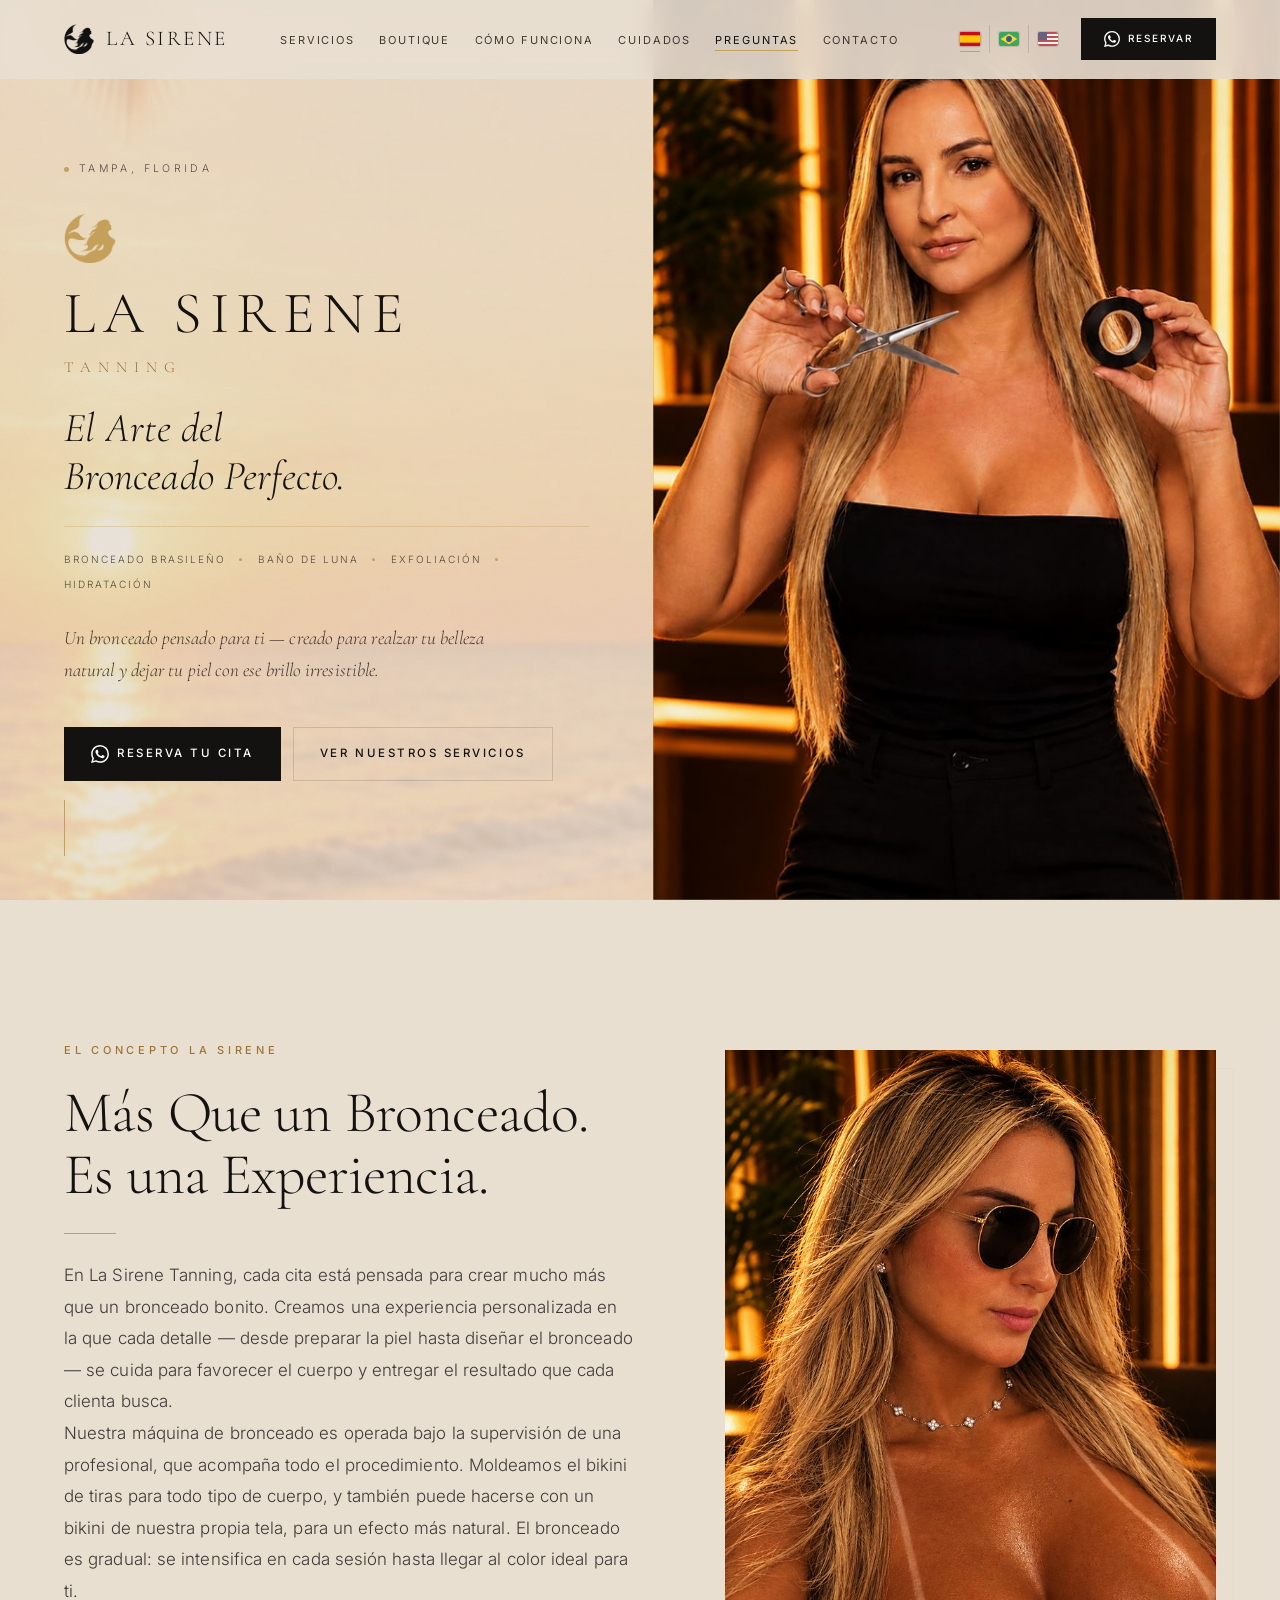
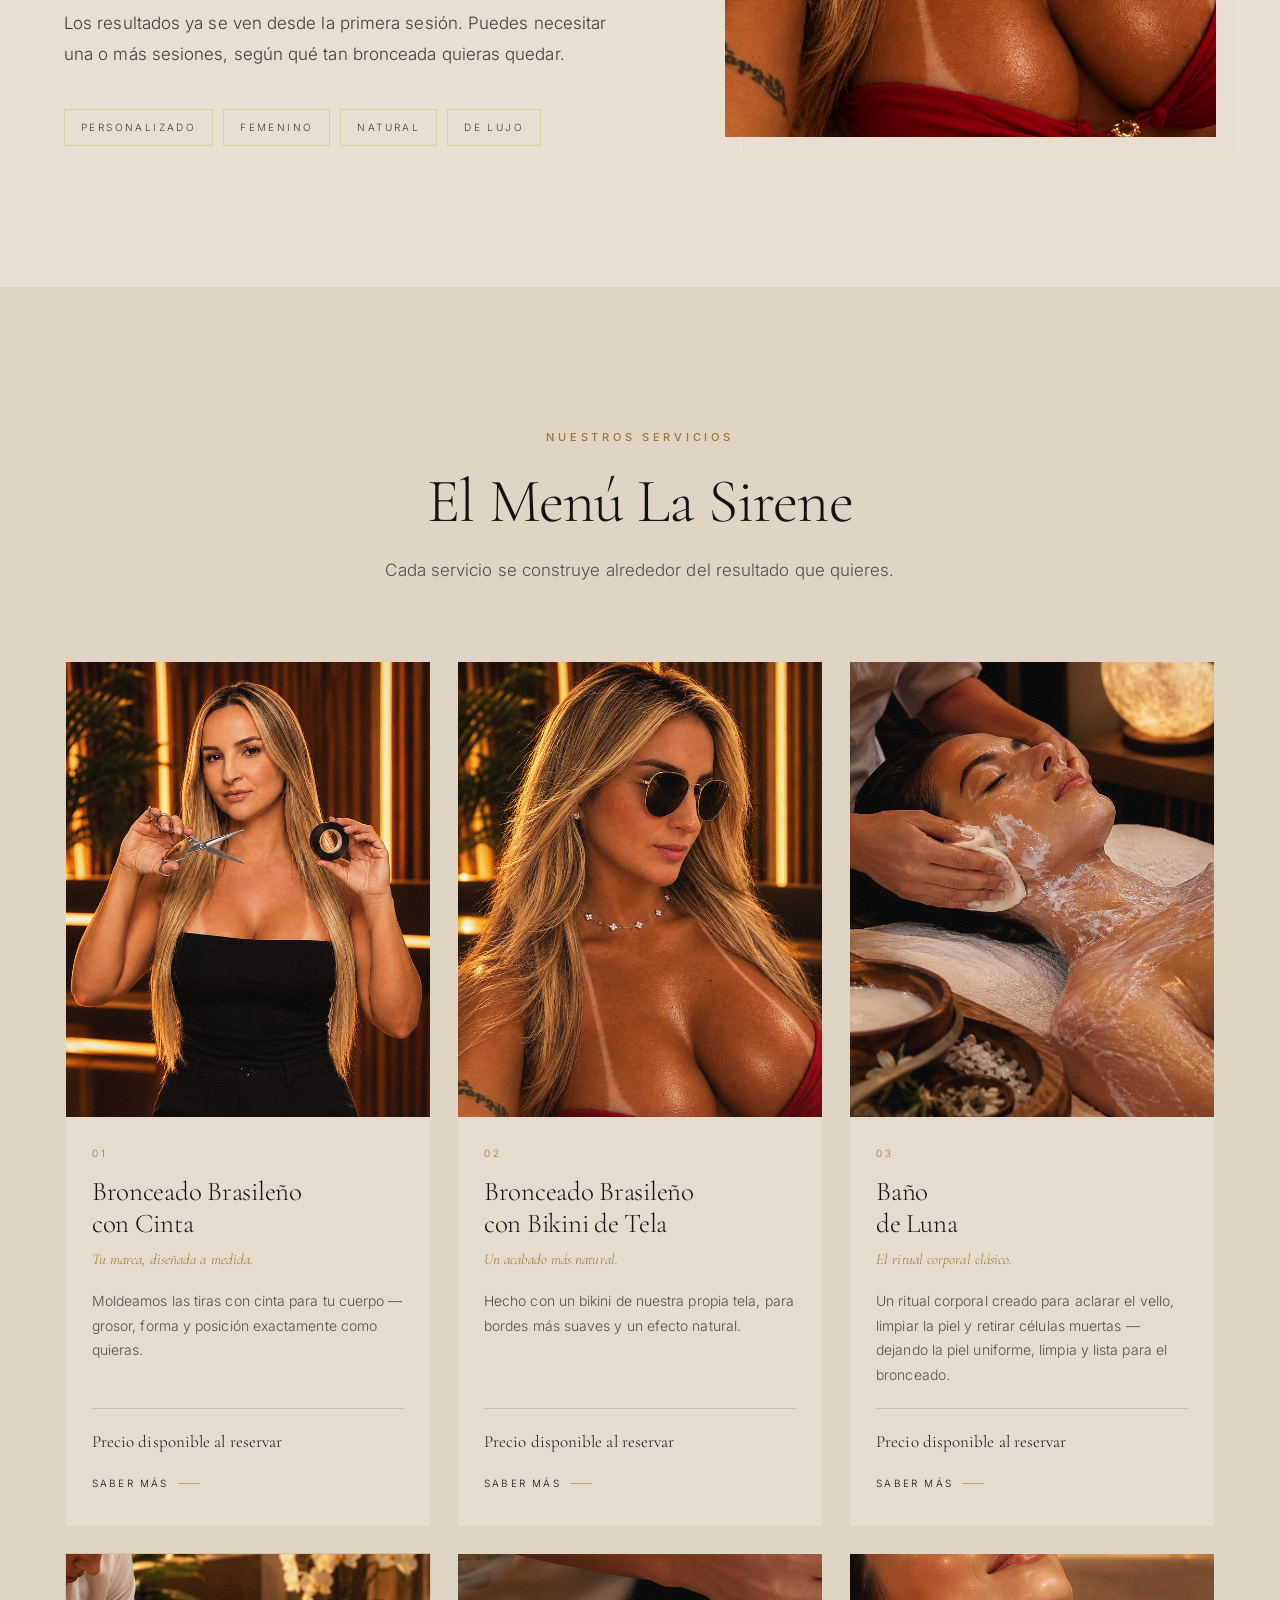
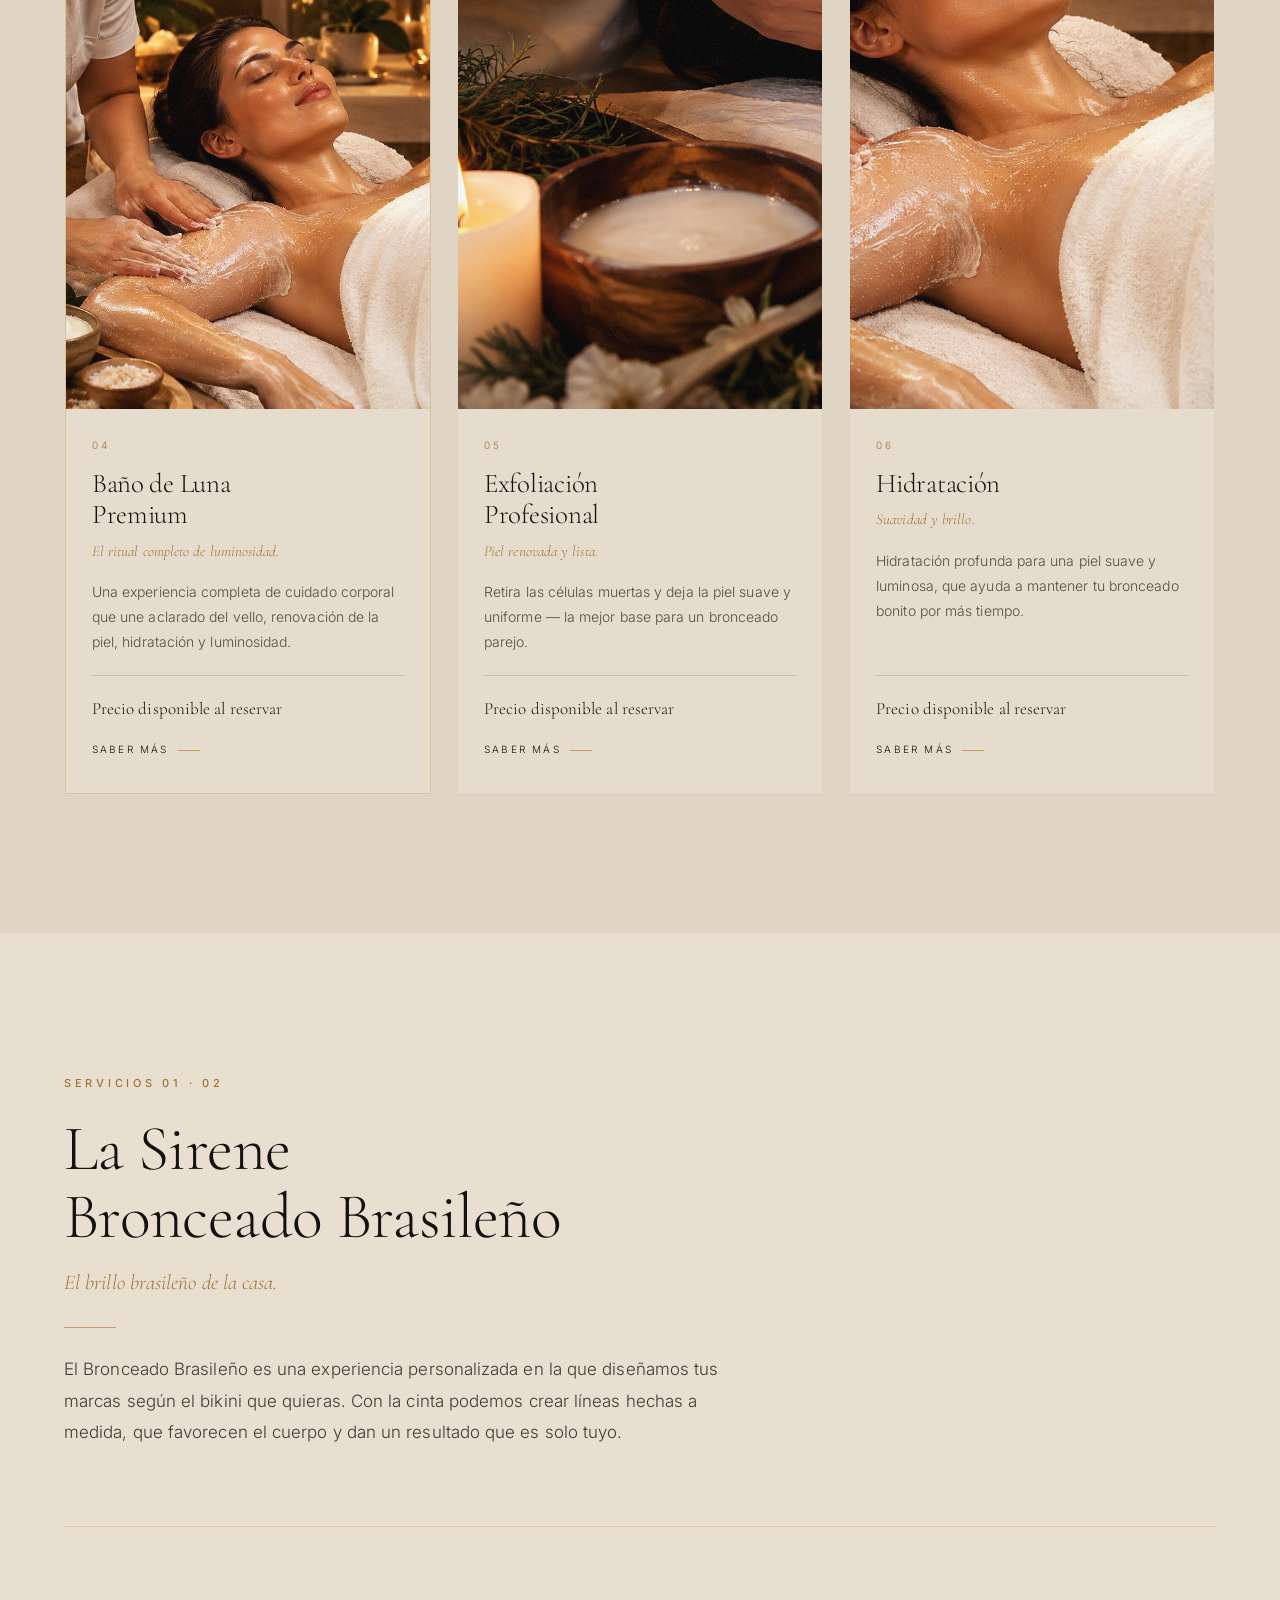
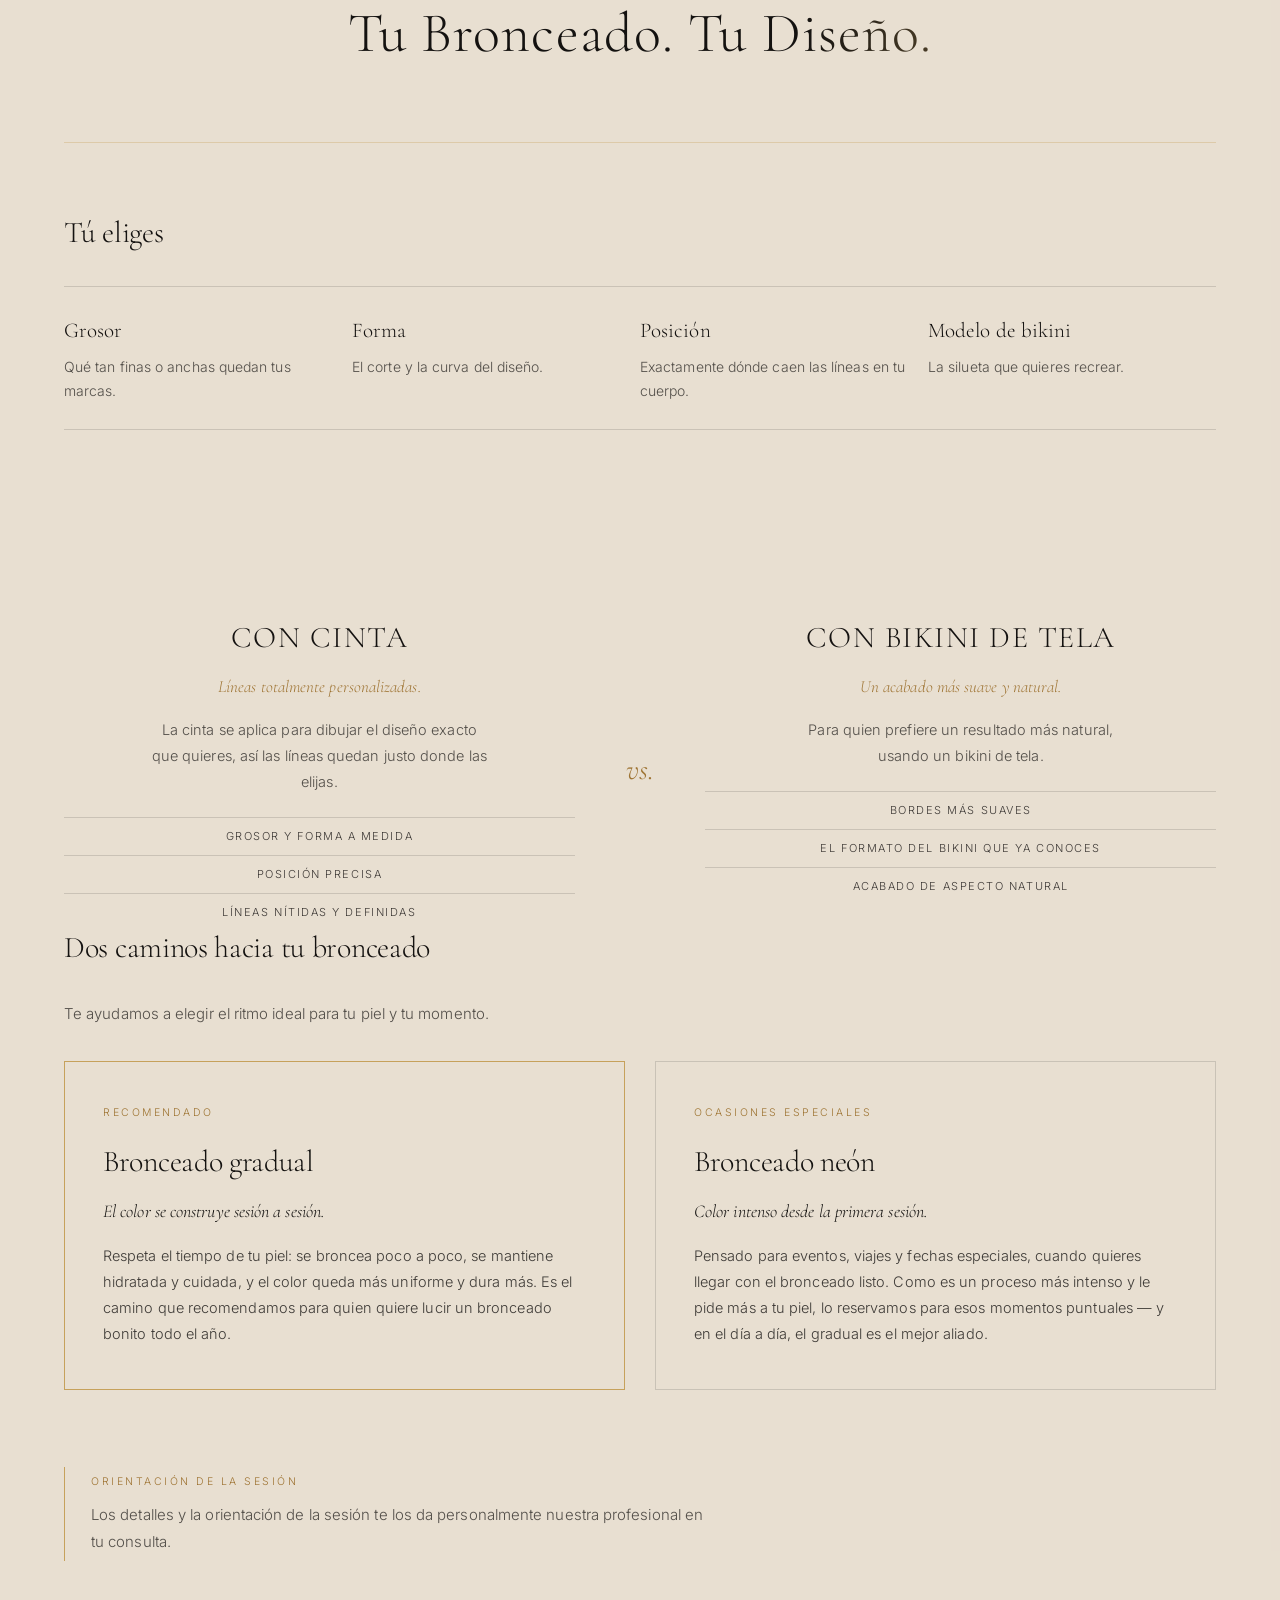
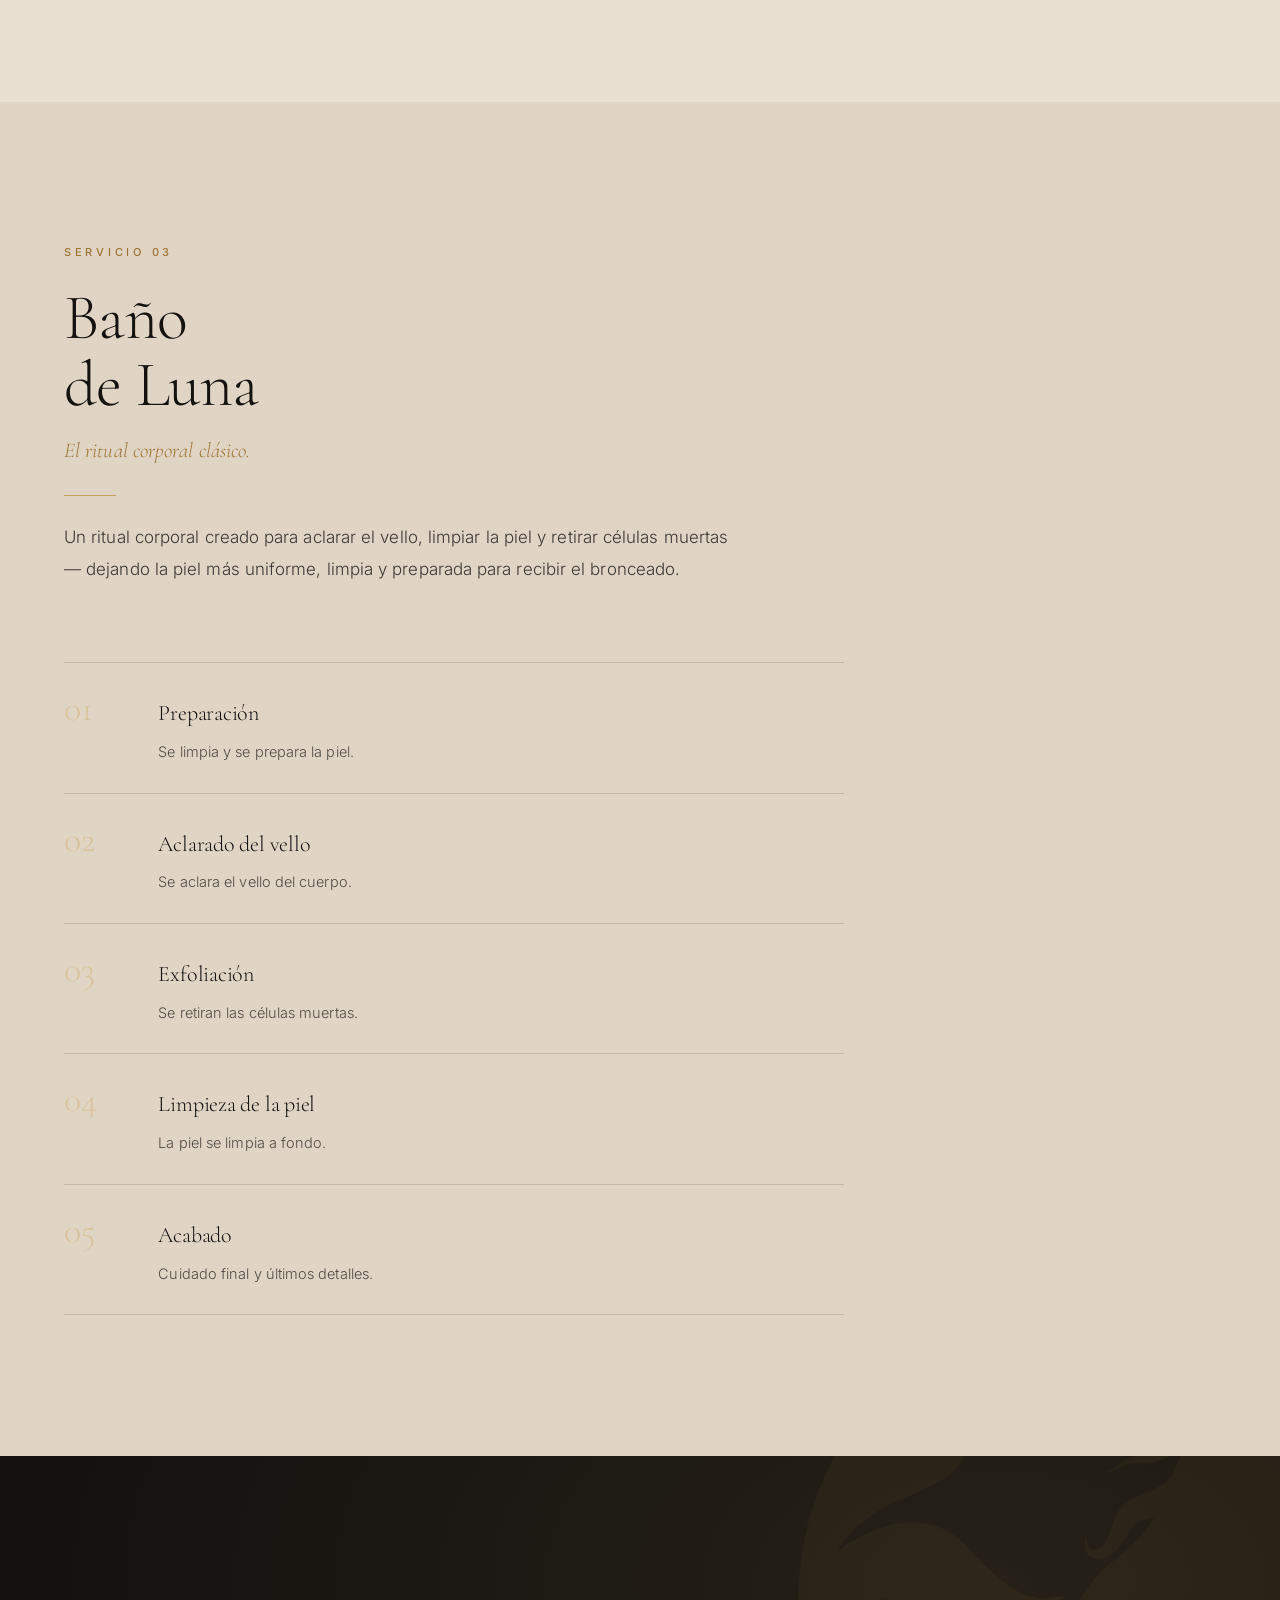
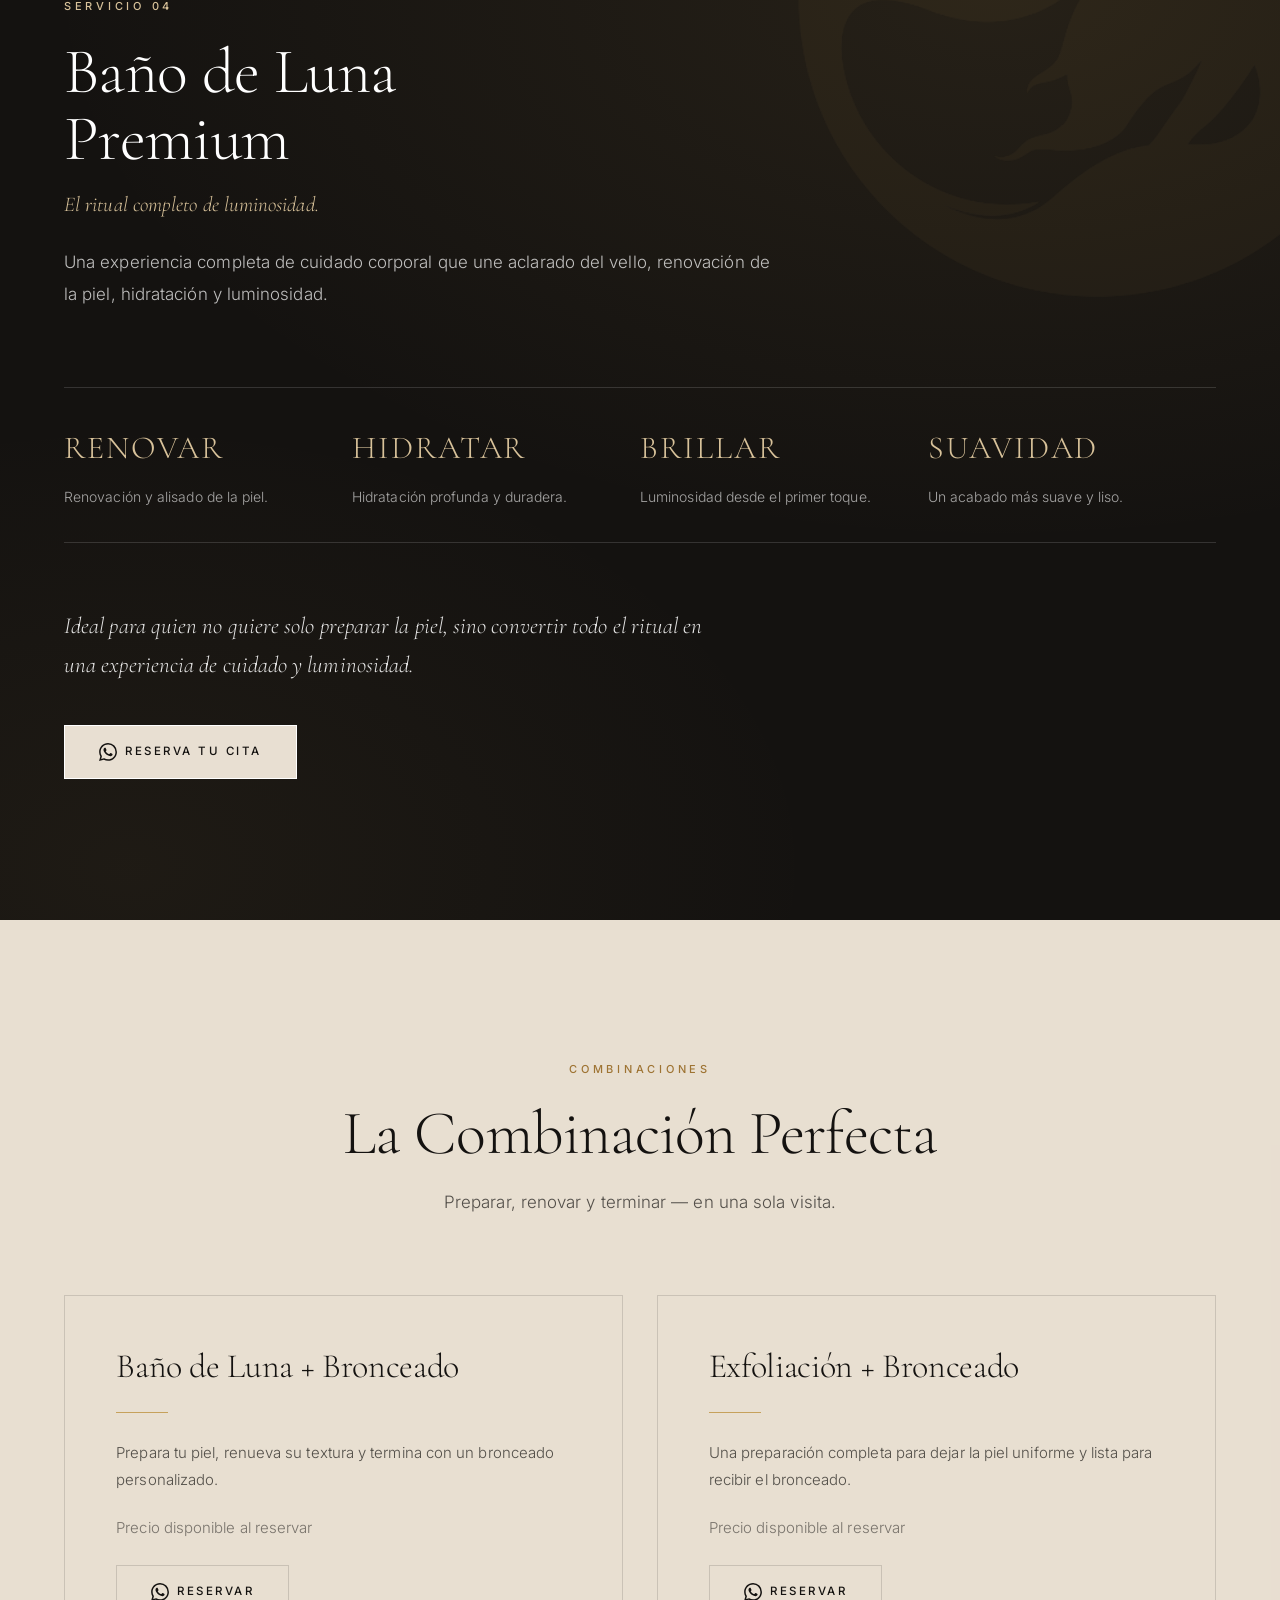
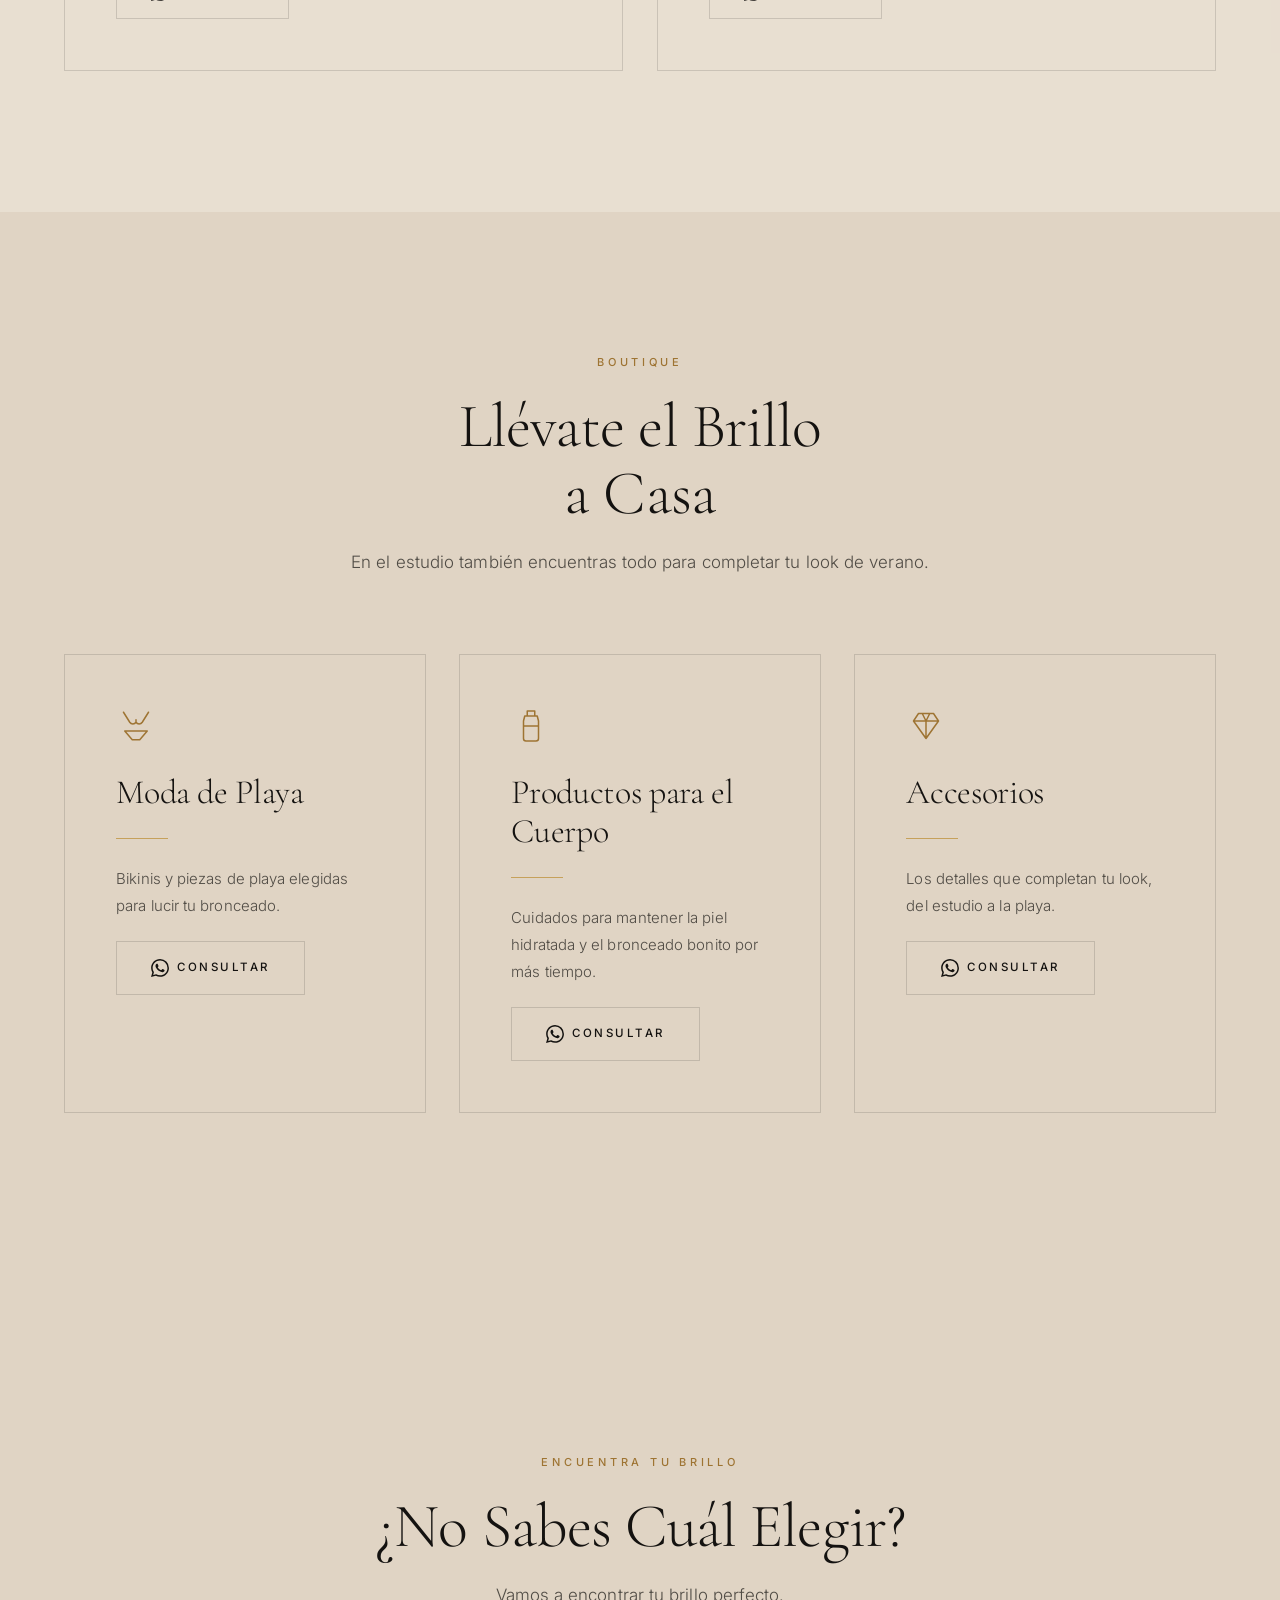
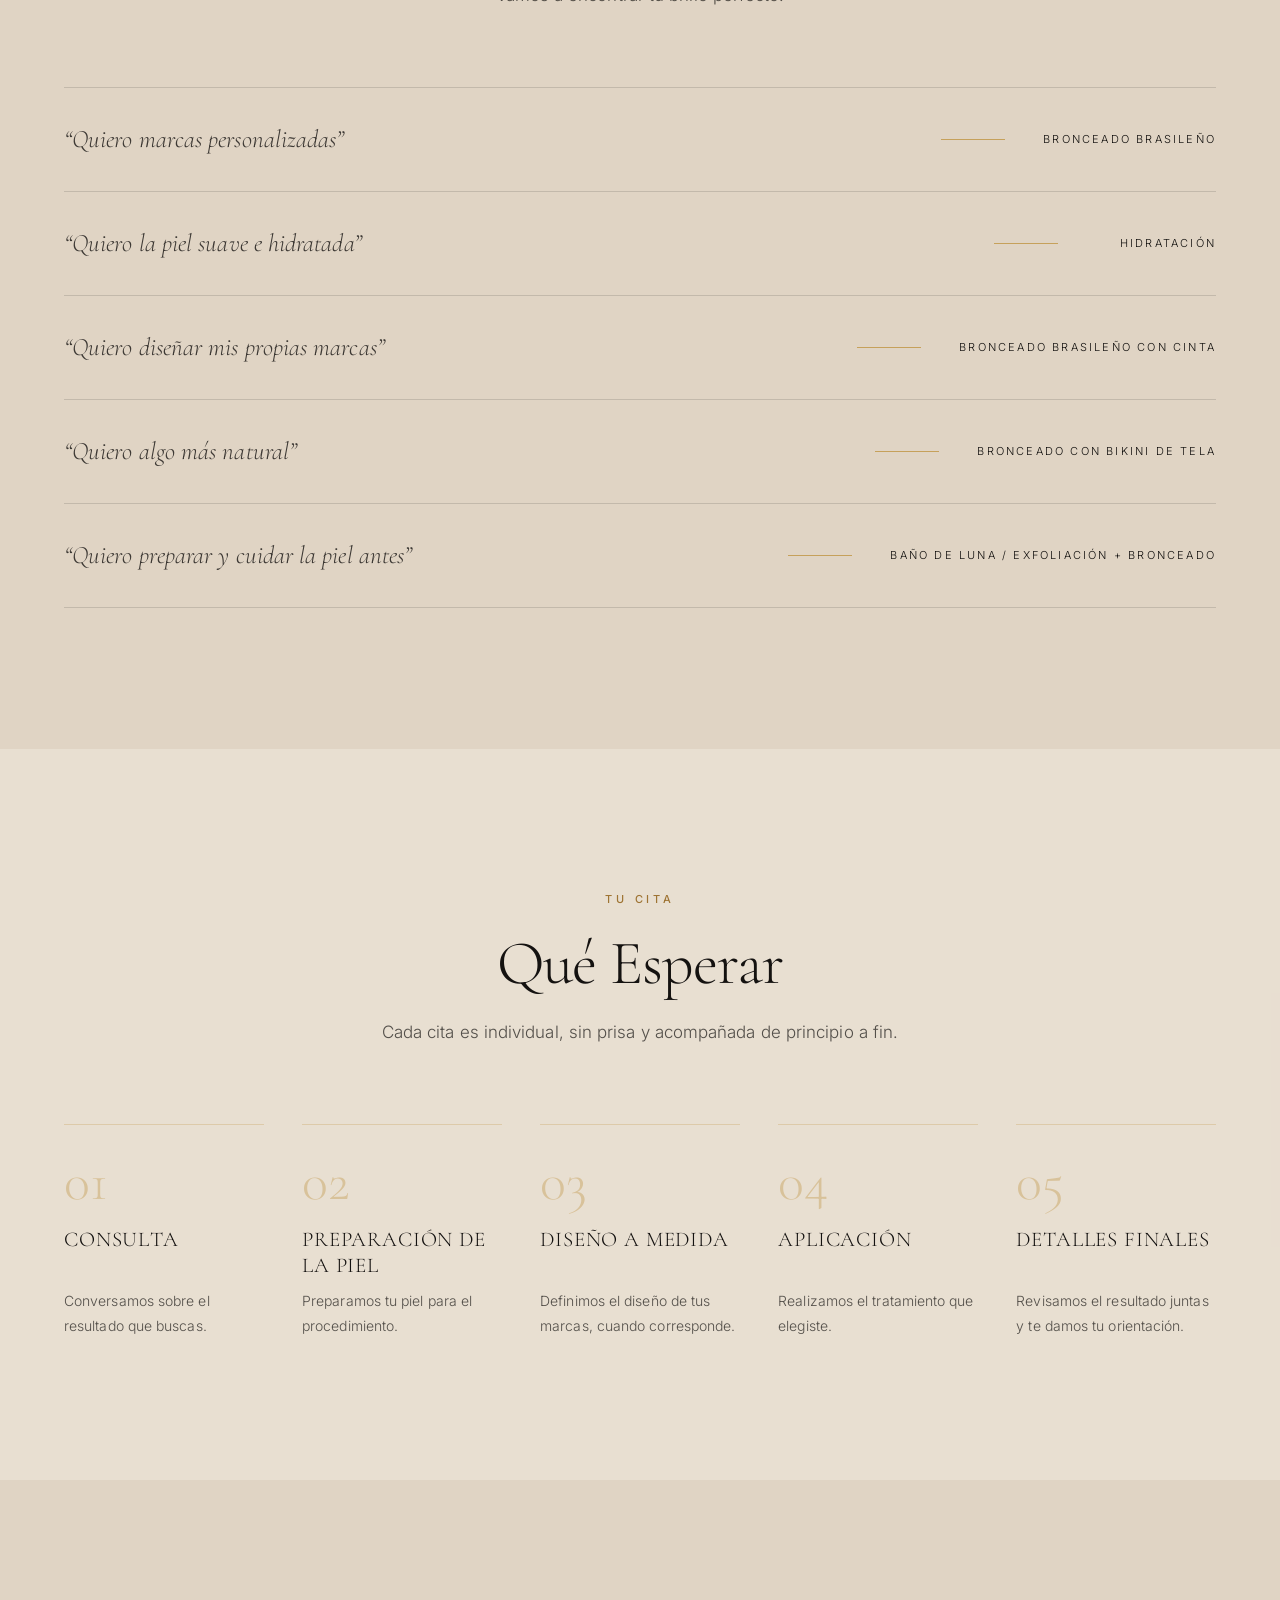
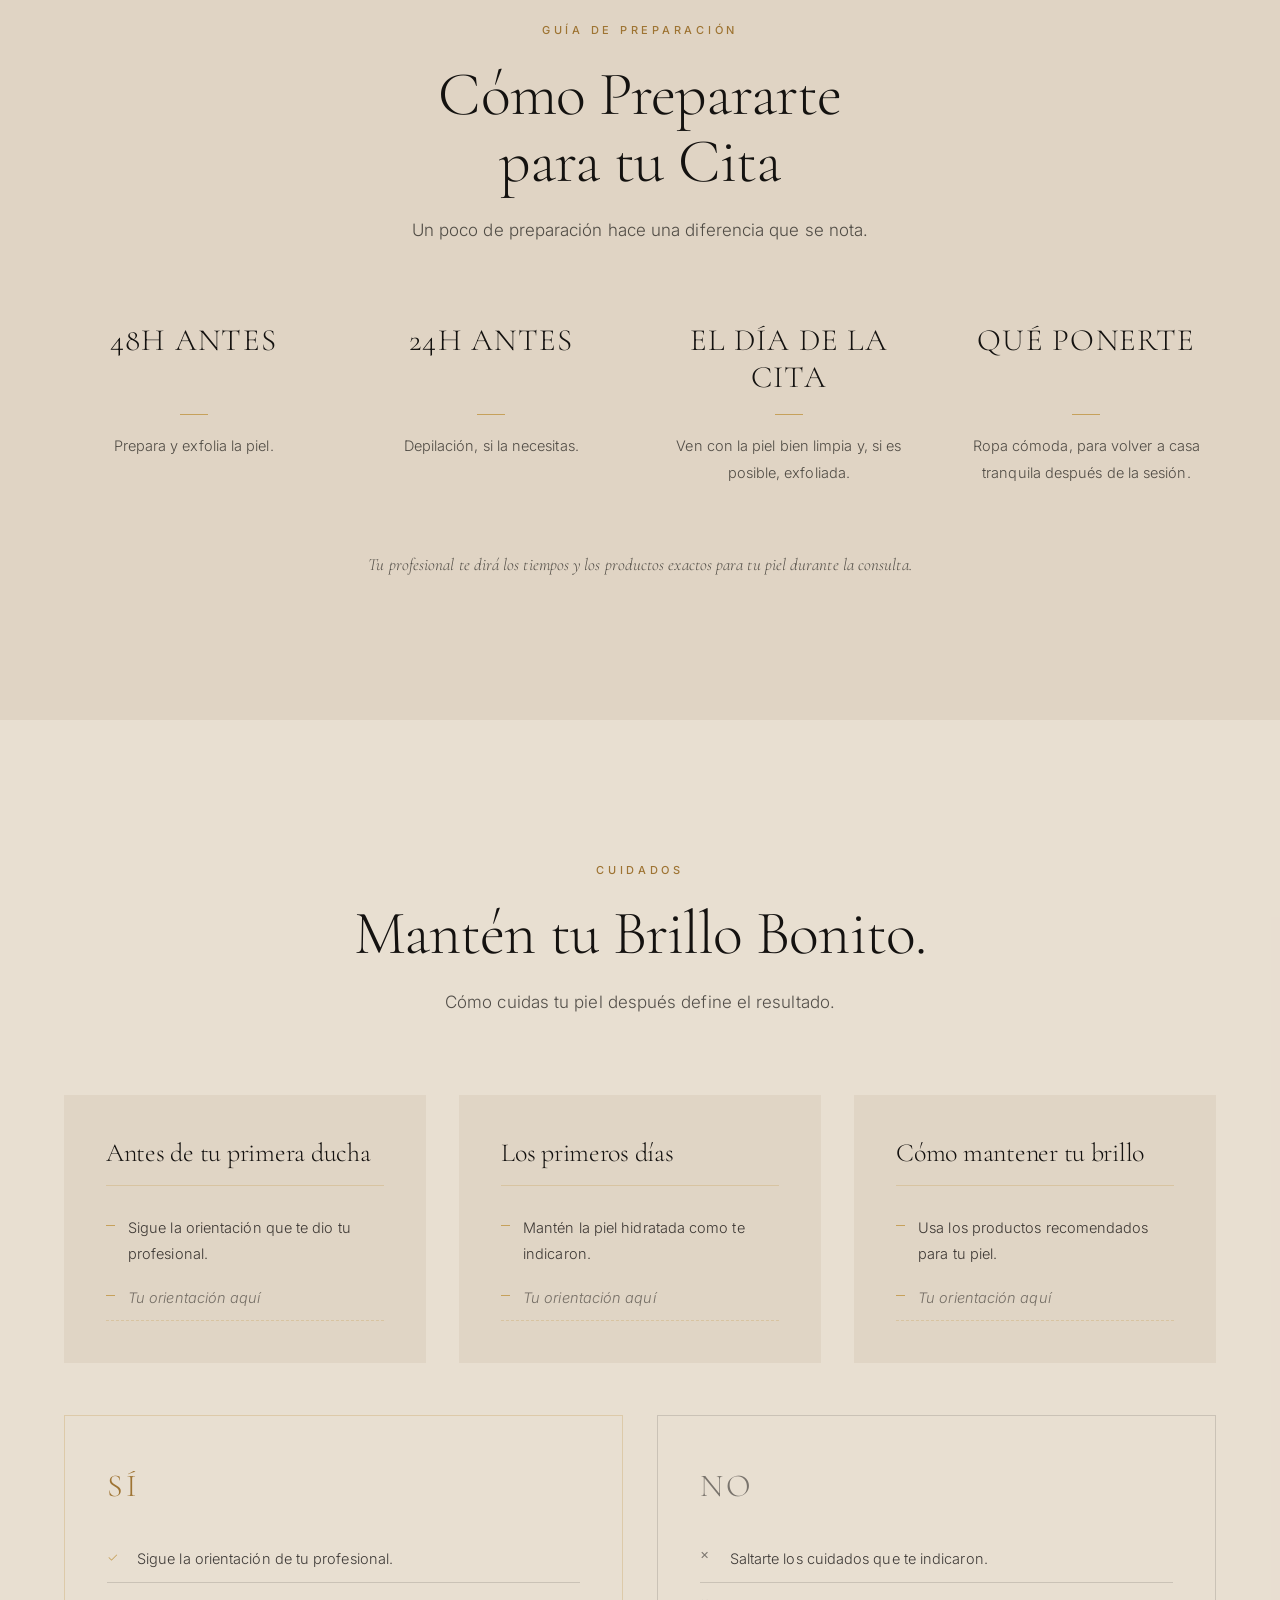
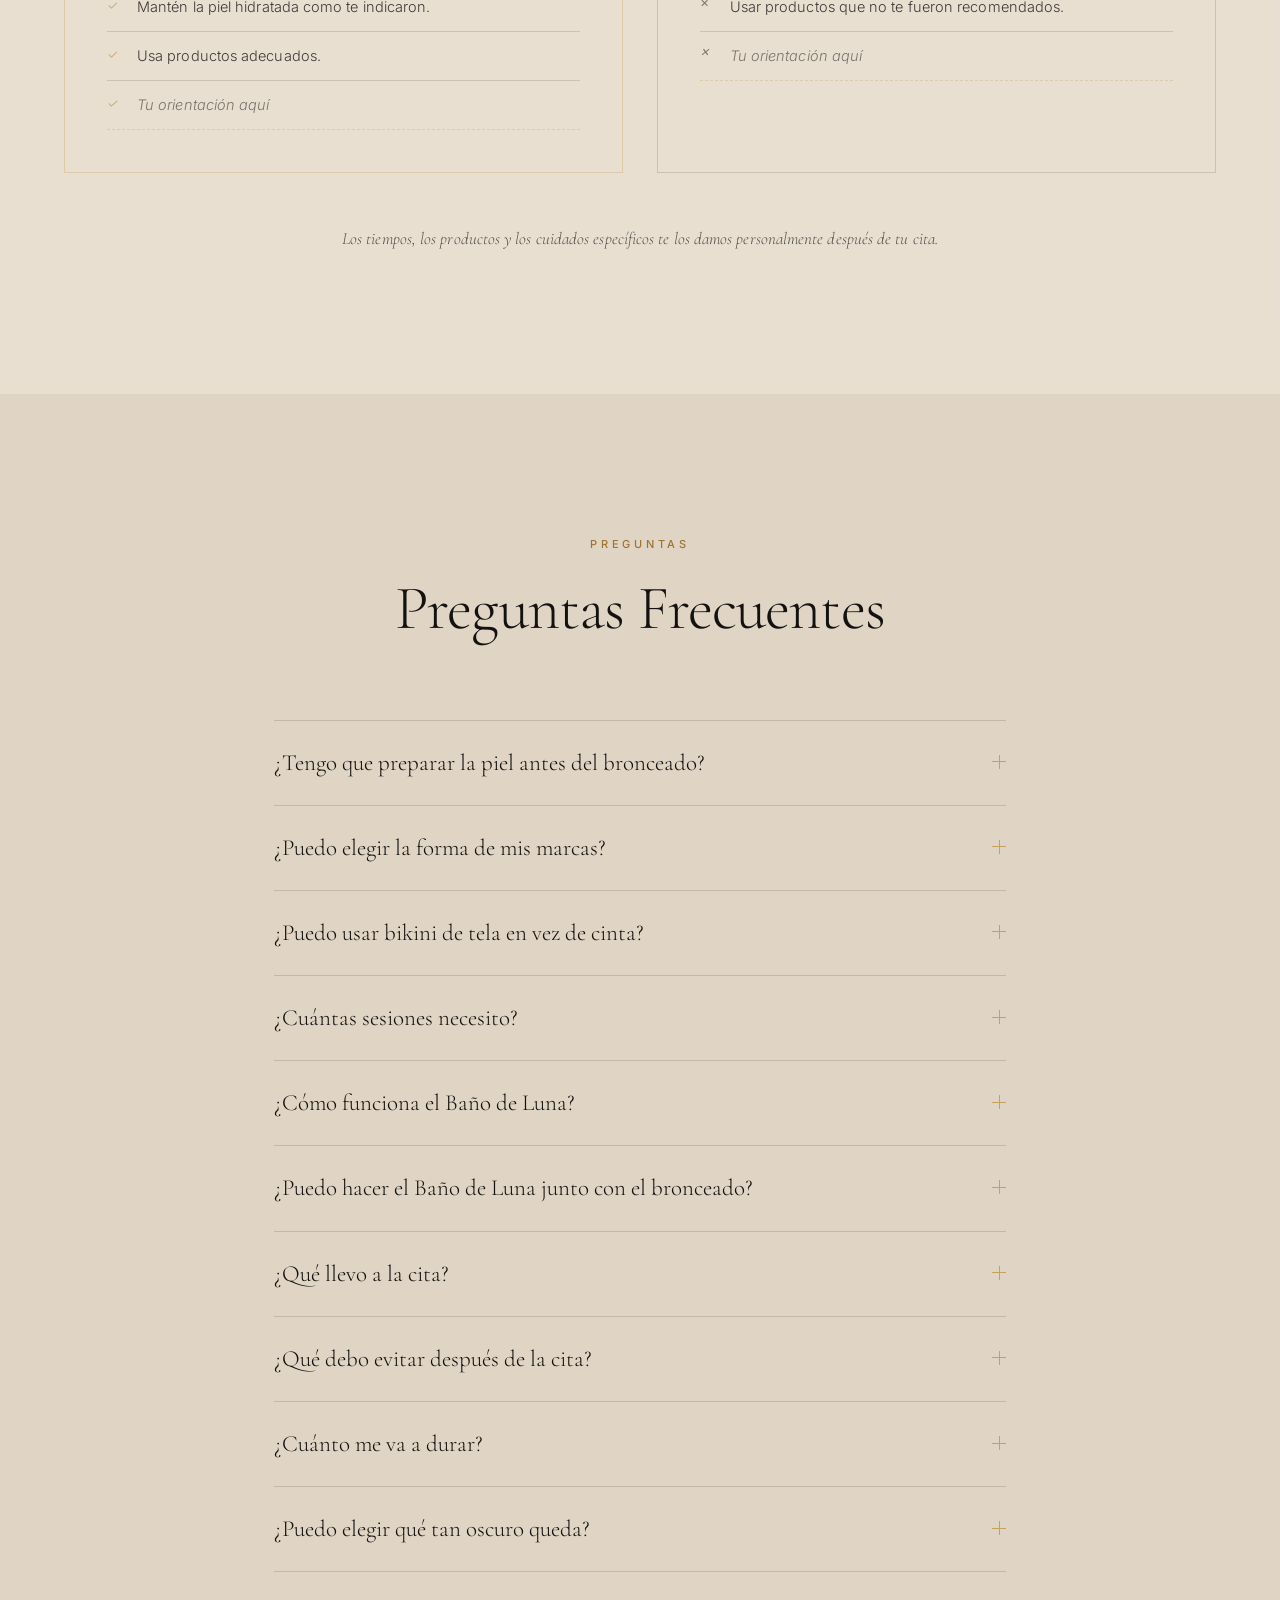
==== commit 53324003: "Boutique: moda praia, produtos para o corpo e acessórios Seção nova depois das Combinações, com link" ====
--- a/index.html
+++ b/index.html
@@ -4,7 +4,7 @@
 <meta charset="utf-8">
 <meta name="viewport" content="width=device-width, initial-scale=1, viewport-fit=cover">
 <title>La Sirene Tanning | Bronceado brasileño y Baño de Luna en Tampa, FL</title>
-<meta name="description" content="Estudio de bronceado brasileño de lujo en Tampa, Florida. Bronceado brasileño con cinta o con bikini de tela, Baño de Luna, exfoliación profesional e hidratación. Reserva tu cita en La Sirene Tanning.">
+<meta name="description" content="Estudio de bronceado brasileño de lujo en Tampa, Florida. Bronceado brasileño con cinta o con bikini de tela, Baño de Luna, exfoliación profesional e hidratación, además de moda de playa, productos para el cuerpo y accesorios. Reserva tu cita en La Sirene Tanning.">
 <meta name="keywords" content="bronceado brasileño Tampa, bronceado Tampa FL, bronceado con cinta Tampa, exfoliación Tampa, marquitas bronceado Tampa, baño de luna Tampa, bronceado de lujo Tampa, salón de bronceado Tampa">
 <meta name="robots" content="noindex, nofollow">
 <link rel="canonical" href="https://la-sirene-tanning.vercel.app/">
@@ -14,7 +14,7 @@
 <link rel="alternate" hreflang="x-default" href="https://la-sirene-tanning.vercel.app/">
 <meta property="og:type" content="website">
 <meta property="og:title" content="La Sirene Tanning | Bronceado brasileño y Baño de Luna en Tampa, FL">
-<meta property="og:description" content="Estudio de bronceado brasileño de lujo en Tampa, Florida. Bronceado brasileño con cinta o con bikini de tela, Baño de Luna, exfoliación profesional e hidratación. Reserva tu cita en La Sirene Tanning.">
+<meta property="og:description" content="Estudio de bronceado brasileño de lujo en Tampa, Florida. Bronceado brasileño con cinta o con bikini de tela, Baño de Luna, exfoliación profesional e hidratación, además de moda de playa, productos para el cuerpo y accesorios. Reserva tu cita en La Sirene Tanning.">
 <meta property="og:locale" content="es">
 <meta name="theme-color" content="#E8DFD2">
 <link rel="icon" href="/assets/logo/lasirene-mark-black.png?v=1c8ee7c1">
@@ -22,7 +22,7 @@
 <link rel="preconnect" href="https://fonts.googleapis.com">
 <link rel="preconnect" href="https://fonts.gstatic.com" crossorigin>
 <link href="https://fonts.googleapis.com/css2?family=Cormorant+Garamond:ital,wght@0,300;0,400;0,500;0,600;1,300;1,400&family=Inter:wght@300;400;500;600&display=swap" rel="stylesheet">
-<link rel="stylesheet" href="/assets/css/style.css?v=396464e6">
+<link rel="stylesheet" href="/assets/css/style.css?v=5c6bc411">
 <noscript><style>
 [data-reveal]{opacity:1!important;transform:none!important}
 [data-reveal] .media::after{display:none!important}
@@ -32,7 +32,7 @@
 .hero__mark,.hero__eyebrow,.hero__services,.hero__quote,.hero__cta{
 opacity:1!important;transform:none!important}
 </style></noscript>
-<script type="application/ld+json">{"@context": "https://schema.org", "@type": "BeautySalon", "name": "La Sirene Tanning", "description": "Estudio de bronceado brasileño de lujo en Tampa, Florida. Bronceado brasileño con cinta o con bikini de tela, Baño de Luna, exfoliación profesional e hidratación. Reserva tu cita en La Sirene Tanning.", "address": {"@type": "PostalAddress", "addressLocality": "Tampa", "addressRegion": "FL", "addressCountry": "US"}, "areaServed": "Tampa, Florida", "sameAs": ["https://www.instagram.com/lasirene_tampa"], "url": "https://la-sirene-tanning.vercel.app", "makesOffer": [{"@type": "Offer", "itemOffered": {"@type": "Service", "name": "Bronceado Brasileño con Cinta"}}, {"@type": "Offer", "itemOffered": {"@type": "Service", "name": "Bronceado Brasileño con Bikini de Tela"}}, {"@type": "Offer", "itemOffered": {"@type": "Service", "name": "Baño de Luna"}}, {"@type": "Offer", "itemOffered": {"@type": "Service", "name": "Baño de Luna Premium"}}, {"@type": "Offer", "itemOffered": {"@type": "Service", "name": "Exfoliación Profesional"}}, {"@type": "Offer", "itemOffered": {"@type": "Service", "name": "Hidratación"}}]}</script>
+<script type="application/ld+json">{"@context": "https://schema.org", "@type": "BeautySalon", "name": "La Sirene Tanning", "description": "Estudio de bronceado brasileño de lujo en Tampa, Florida. Bronceado brasileño con cinta o con bikini de tela, Baño de Luna, exfoliación profesional e hidratación, además de moda de playa, productos para el cuerpo y accesorios. Reserva tu cita en La Sirene Tanning.", "address": {"@type": "PostalAddress", "addressLocality": "Tampa", "addressRegion": "FL", "addressCountry": "US"}, "areaServed": "Tampa, Florida", "sameAs": ["https://www.instagram.com/lasirene_tampa"], "url": "https://la-sirene-tanning.vercel.app", "makesOffer": [{"@type": "Offer", "itemOffered": {"@type": "Service", "name": "Bronceado Brasileño con Cinta"}}, {"@type": "Offer", "itemOffered": {"@type": "Service", "name": "Bronceado Brasileño con Bikini de Tela"}}, {"@type": "Offer", "itemOffered": {"@type": "Service", "name": "Baño de Luna"}}, {"@type": "Offer", "itemOffered": {"@type": "Service", "name": "Baño de Luna Premium"}}, {"@type": "Offer", "itemOffered": {"@type": "Service", "name": "Exfoliación Profesional"}}, {"@type": "Offer", "itemOffered": {"@type": "Service", "name": "Hidratación"}}]}</script>
 </head>
 <body id="top">
 <div class="intro" aria-hidden="true">
@@ -50,7 +50,7 @@
       <span class="nav__word">La Sirene</span>
     </a>
     <nav class="nav__links" aria-label="Navegación principal">
-      <ul><li><a href="#top" data-nav>Inicio</a></li><li><a href="#services" data-nav>Servicios</a></li><li><a href="#how-it-works" data-nav>Cómo funciona</a></li><li><a href="#aftercare" data-nav>Cuidados</a></li><li><a href="#faq" data-nav>Preguntas</a></li><li><a href="#contact" data-nav>Contacto</a></li></ul>
+      <ul><li><a href="#services" data-nav>Servicios</a></li><li><a href="#boutique" data-nav>Boutique</a></li><li><a href="#how-it-works" data-nav>Cómo funciona</a></li><li><a href="#aftercare" data-nav>Cuidados</a></li><li><a href="#faq" data-nav>Preguntas</a></li><li><a href="#contact" data-nav>Contacto</a></li></ul>
     </nav>
     <div class="nav__actions">
       <div class="lang" role="group" aria-label="Idioma"><a href="/" hreflang="es" aria-current="true" lang="es" title="Español"><svg class="flag" viewBox="0 0 20 14" width="20" height="14" aria-hidden="true" focusable="false"><rect width="20" height="14" fill="#C60B1E"/><rect y="3.5" width="20" height="7" fill="#FFC400"/></svg><span>ES</span></a><a href="/pt/" hreflang="pt-BR" lang="pt-BR" title="Português"><svg class="flag" viewBox="0 0 20 14" width="20" height="14" aria-hidden="true" focusable="false"><rect width="20" height="14" fill="#009B3A"/><path d="M10 1.7 18.3 7 10 12.3 1.7 7Z" fill="#FEDF00"/><circle cx="10" cy="7" r="2.9" fill="#002776"/></svg><span>PT</span></a><a href="/en/" hreflang="en-US" lang="en-US" title="English"><svg class="flag" viewBox="0 0 20 14" width="20" height="14" aria-hidden="true" focusable="false"><rect width="20" height="14" fill="#FFFFFF"/><g fill="#B22234"><rect width="20" height="2"/><rect y="4" width="20" height="2"/><rect y="8" width="20" height="2"/><rect y="12" width="20" height="2"/></g><rect width="9" height="8" fill="#3C3B6E"/></svg><span>EN</span></a></div>
@@ -65,7 +65,7 @@
 <div class="menu" id="mobileMenu" aria-hidden="true">
   <div class="menu__inner">
     <img src="/assets/logo/lasirene-mark-gold.png?v=dbdfcf7e" alt="" class="menu__mark">
-    <nav aria-label="Navegación principal"><ul><li><a href="#top" data-nav>Inicio</a></li><li><a href="#services" data-nav>Servicios</a></li><li><a href="#how-it-works" data-nav>Cómo funciona</a></li><li><a href="#aftercare" data-nav>Cuidados</a></li><li><a href="#faq" data-nav>Preguntas</a></li><li><a href="#contact" data-nav>Contacto</a></li></ul></nav>
+    <nav aria-label="Navegación principal"><ul><li><a href="#services" data-nav>Servicios</a></li><li><a href="#boutique" data-nav>Boutique</a></li><li><a href="#how-it-works" data-nav>Cómo funciona</a></li><li><a href="#aftercare" data-nav>Cuidados</a></li><li><a href="#faq" data-nav>Preguntas</a></li><li><a href="#contact" data-nav>Contacto</a></li></ul></nav>
     <div class="menu__foot">
       <div class="lang lang--menu" role="group" aria-label="Idioma"><a href="/" hreflang="es" aria-current="true" lang="es" title="Español"><svg class="flag" viewBox="0 0 20 14" width="20" height="14" aria-hidden="true" focusable="false"><rect width="20" height="14" fill="#C60B1E"/><rect y="3.5" width="20" height="7" fill="#FFC400"/></svg><span>ES</span></a><a href="/pt/" hreflang="pt-BR" lang="pt-BR" title="Português"><svg class="flag" viewBox="0 0 20 14" width="20" height="14" aria-hidden="true" focusable="false"><rect width="20" height="14" fill="#009B3A"/><path d="M10 1.7 18.3 7 10 12.3 1.7 7Z" fill="#FEDF00"/><circle cx="10" cy="7" r="2.9" fill="#002776"/></svg><span>PT</span></a><a href="/en/" hreflang="en-US" lang="en-US" title="English"><svg class="flag" viewBox="0 0 20 14" width="20" height="14" aria-hidden="true" focusable="false"><rect width="20" height="14" fill="#FFFFFF"/><g fill="#B22234"><rect width="20" height="2"/><rect y="4" width="20" height="2"/><rect y="8" width="20" height="2"/><rect y="12" width="20" height="2"/></g><rect width="9" height="8" fill="#3C3B6E"/></svg><span>EN</span></a></div>
       <a class="btn btn--primary" href="https://wa.me/18136797327?text=%C2%A1Hola%21%20Me%20gustar%C3%ADa%20reservar%20una%20cita%20en%20La%20Sirene%20Tanning." target="_blank" rel="noopener"><svg class="btn__zap" viewBox="0 0 24 24" width="18" height="18" aria-hidden="true" focusable="false"><path fill="currentColor" d="M17.472 14.382c-.297-.149-1.758-.867-2.03-.967-.273-.099-.471-.148-.67.15-.197.297-.767.966-.94 1.164-.173.199-.347.223-.644.075-.297-.15-1.255-.463-2.39-1.475-.883-.788-1.48-1.761-1.653-2.059-.173-.297-.018-.458.13-.606.134-.133.298-.347.446-.52.149-.174.198-.298.298-.497.099-.198.05-.371-.025-.52-.075-.149-.669-1.612-.916-2.207-.242-.579-.487-.5-.669-.51a12.8 12.8 0 0 0-.57-.01c-.198 0-.52.074-.792.372-.272.297-1.04 1.016-1.04 2.479 0 1.462 1.065 2.875 1.213 3.074.149.198 2.096 3.2 5.077 4.487.709.306 1.262.489 1.694.625.712.227 1.36.195 1.872.118.571-.085 1.758-.719 2.006-1.413.248-.694.248-1.289.173-1.413-.074-.124-.272-.198-.57-.347m-5.421 7.403h-.004a9.87 9.87 0 0 1-5.031-1.378l-.361-.214-3.741.982.998-3.648-.235-.374a9.86 9.86 0 0 1-1.51-5.26c.001-5.45 4.436-9.884 9.888-9.884 2.64 0 5.122 1.03 6.988 2.898a9.825 9.825 0 0 1 2.893 6.994c-.003 5.45-4.437 9.884-9.885 9.884m8.413-18.297A11.815 11.815 0 0 0 12.05 0C5.495 0 .16 5.335.157 11.892c0 2.096.547 4.142 1.588 5.945L.057 24l6.305-1.654a11.882 11.882 0 0 0 5.683 1.448h.005c6.554 0 11.89-5.335 11.893-11.893a11.821 11.821 0 0 0-3.48-8.413Z"/></svg><span>Reserva tu cita</span></a>
@@ -306,6 +306,41 @@
         <p class="combo__price price--tbd">Precio disponible al reservar</p>
         <a class="btn btn--ghost" href="https://wa.me/18136797327?text=%C2%A1Hola%21%20Me%20gustar%C3%ADa%20reservar%20una%20cita%20en%20La%20Sirene%20Tanning." target="_blank" rel="noopener"><svg class="btn__zap" viewBox="0 0 24 24" width="18" height="18" aria-hidden="true" focusable="false"><path fill="currentColor" d="M17.472 14.382c-.297-.149-1.758-.867-2.03-.967-.273-.099-.471-.148-.67.15-.197.297-.767.966-.94 1.164-.173.199-.347.223-.644.075-.297-.15-1.255-.463-2.39-1.475-.883-.788-1.48-1.761-1.653-2.059-.173-.297-.018-.458.13-.606.134-.133.298-.347.446-.52.149-.174.198-.298.298-.497.099-.198.05-.371-.025-.52-.075-.149-.669-1.612-.916-2.207-.242-.579-.487-.5-.669-.51a12.8 12.8 0 0 0-.57-.01c-.198 0-.52.074-.792.372-.272.297-1.04 1.016-1.04 2.479 0 1.462 1.065 2.875 1.213 3.074.149.198 2.096 3.2 5.077 4.487.709.306 1.262.489 1.694.625.712.227 1.36.195 1.872.118.571-.085 1.758-.719 2.006-1.413.248-.694.248-1.289.173-1.413-.074-.124-.272-.198-.57-.347m-5.421 7.403h-.004a9.87 9.87 0 0 1-5.031-1.378l-.361-.214-3.741.982.998-3.648-.235-.374a9.86 9.86 0 0 1-1.51-5.26c.001-5.45 4.436-9.884 9.888-9.884 2.64 0 5.122 1.03 6.988 2.898a9.825 9.825 0 0 1 2.893 6.994c-.003 5.45-4.437 9.884-9.885 9.884m8.413-18.297A11.815 11.815 0 0 0 12.05 0C5.495 0 .16 5.335.157 11.892c0 2.096.547 4.142 1.588 5.945L.057 24l6.305-1.654a11.882 11.882 0 0 0 5.683 1.448h.005c6.554 0 11.89-5.335 11.893-11.893a11.821 11.821 0 0 0-3.48-8.413Z"/></svg><span>Reservar</span></a>
       </article></div>
+  </div>
+</section>
+
+<section class="combos shop" id="boutique">
+  <div class="wrap">
+    <header class="sec__head sec__head--center" data-reveal><p class="eyebrow">Boutique</p><h2 class="sec__title">Llévate el Brillo<br>a Casa</h2><p class="sec__sub">En el estudio también encuentras todo para completar tu look de verano.</p></header>
+    <div class="combos__grid shop__grid">
+      <article class="combo shop__item" data-reveal>
+        <svg class="shop__icon" viewBox="0 0 32 32" aria-hidden="true" fill="none"
+             stroke="currentColor" stroke-width="1.2" stroke-linecap="round"
+             stroke-linejoin="round"><path d="M6 5l5 8a3 3 0 0 0 5 0 3 3 0 0 0 5 0l5-8M16 11v2M7 20h18l-6 7h-6z"/></svg>
+        <h3 class="combo__name">Moda de Playa</h3>
+        <span class="rule" aria-hidden="true"></span>
+        <p class="combo__desc">Bikinis y piezas de playa elegidas para lucir tu bronceado.</p>
+        <a class="btn btn--ghost" href="https://wa.me/18136797327?text=%C2%A1Hola%21%20Me%20gustar%C3%ADa%20reservar%20una%20cita%20en%20La%20Sirene%20Tanning." target="_blank" rel="noopener"><svg class="btn__zap" viewBox="0 0 24 24" width="18" height="18" aria-hidden="true" focusable="false"><path fill="currentColor" d="M17.472 14.382c-.297-.149-1.758-.867-2.03-.967-.273-.099-.471-.148-.67.15-.197.297-.767.966-.94 1.164-.173.199-.347.223-.644.075-.297-.15-1.255-.463-2.39-1.475-.883-.788-1.48-1.761-1.653-2.059-.173-.297-.018-.458.13-.606.134-.133.298-.347.446-.52.149-.174.198-.298.298-.497.099-.198.05-.371-.025-.52-.075-.149-.669-1.612-.916-2.207-.242-.579-.487-.5-.669-.51a12.8 12.8 0 0 0-.57-.01c-.198 0-.52.074-.792.372-.272.297-1.04 1.016-1.04 2.479 0 1.462 1.065 2.875 1.213 3.074.149.198 2.096 3.2 5.077 4.487.709.306 1.262.489 1.694.625.712.227 1.36.195 1.872.118.571-.085 1.758-.719 2.006-1.413.248-.694.248-1.289.173-1.413-.074-.124-.272-.198-.57-.347m-5.421 7.403h-.004a9.87 9.87 0 0 1-5.031-1.378l-.361-.214-3.741.982.998-3.648-.235-.374a9.86 9.86 0 0 1-1.51-5.26c.001-5.45 4.436-9.884 9.888-9.884 2.64 0 5.122 1.03 6.988 2.898a9.825 9.825 0 0 1 2.893 6.994c-.003 5.45-4.437 9.884-9.885 9.884m8.413-18.297A11.815 11.815 0 0 0 12.05 0C5.495 0 .16 5.335.157 11.892c0 2.096.547 4.142 1.588 5.945L.057 24l6.305-1.654a11.882 11.882 0 0 0 5.683 1.448h.005c6.554 0 11.89-5.335 11.893-11.893a11.821 11.821 0 0 0-3.48-8.413Z"/></svg><span>Consultar</span></a>
+      </article>
+      <article class="combo shop__item" data-reveal>
+        <svg class="shop__icon" viewBox="0 0 32 32" aria-hidden="true" fill="none"
+             stroke="currentColor" stroke-width="1.2" stroke-linecap="round"
+             stroke-linejoin="round"><path d="M13 4h6v4h-6zM11 8h10l1 4v14a2 2 0 0 1-2 2h-8a2 2 0 0 1-2-2V12zM10 16h12"/></svg>
+        <h3 class="combo__name">Productos para el Cuerpo</h3>
+        <span class="rule" aria-hidden="true"></span>
+        <p class="combo__desc">Cuidados para mantener la piel hidratada y el bronceado bonito por más tiempo.</p>
+        <a class="btn btn--ghost" href="https://wa.me/18136797327?text=%C2%A1Hola%21%20Me%20gustar%C3%ADa%20reservar%20una%20cita%20en%20La%20Sirene%20Tanning." target="_blank" rel="noopener"><svg class="btn__zap" viewBox="0 0 24 24" width="18" height="18" aria-hidden="true" focusable="false"><path fill="currentColor" d="M17.472 14.382c-.297-.149-1.758-.867-2.03-.967-.273-.099-.471-.148-.67.15-.197.297-.767.966-.94 1.164-.173.199-.347.223-.644.075-.297-.15-1.255-.463-2.39-1.475-.883-.788-1.48-1.761-1.653-2.059-.173-.297-.018-.458.13-.606.134-.133.298-.347.446-.52.149-.174.198-.298.298-.497.099-.198.05-.371-.025-.52-.075-.149-.669-1.612-.916-2.207-.242-.579-.487-.5-.669-.51a12.8 12.8 0 0 0-.57-.01c-.198 0-.52.074-.792.372-.272.297-1.04 1.016-1.04 2.479 0 1.462 1.065 2.875 1.213 3.074.149.198 2.096 3.2 5.077 4.487.709.306 1.262.489 1.694.625.712.227 1.36.195 1.872.118.571-.085 1.758-.719 2.006-1.413.248-.694.248-1.289.173-1.413-.074-.124-.272-.198-.57-.347m-5.421 7.403h-.004a9.87 9.87 0 0 1-5.031-1.378l-.361-.214-3.741.982.998-3.648-.235-.374a9.86 9.86 0 0 1-1.51-5.26c.001-5.45 4.436-9.884 9.888-9.884 2.64 0 5.122 1.03 6.988 2.898a9.825 9.825 0 0 1 2.893 6.994c-.003 5.45-4.437 9.884-9.885 9.884m8.413-18.297A11.815 11.815 0 0 0 12.05 0C5.495 0 .16 5.335.157 11.892c0 2.096.547 4.142 1.588 5.945L.057 24l6.305-1.654a11.882 11.882 0 0 0 5.683 1.448h.005c6.554 0 11.89-5.335 11.893-11.893a11.821 11.821 0 0 0-3.48-8.413Z"/></svg><span>Consultar</span></a>
+      </article>
+      <article class="combo shop__item" data-reveal>
+        <svg class="shop__icon" viewBox="0 0 32 32" aria-hidden="true" fill="none"
+             stroke="currentColor" stroke-width="1.2" stroke-linecap="round"
+             stroke-linejoin="round"><path d="M10 6h12l4 6-10 14L6 12zM6 12h20M13 6l3 6 3-6M16 12v14"/></svg>
+        <h3 class="combo__name">Accesorios</h3>
+        <span class="rule" aria-hidden="true"></span>
+        <p class="combo__desc">Los detalles que completan tu look, del estudio a la playa.</p>
+        <a class="btn btn--ghost" href="https://wa.me/18136797327?text=%C2%A1Hola%21%20Me%20gustar%C3%ADa%20reservar%20una%20cita%20en%20La%20Sirene%20Tanning." target="_blank" rel="noopener"><svg class="btn__zap" viewBox="0 0 24 24" width="18" height="18" aria-hidden="true" focusable="false"><path fill="currentColor" d="M17.472 14.382c-.297-.149-1.758-.867-2.03-.967-.273-.099-.471-.148-.67.15-.197.297-.767.966-.94 1.164-.173.199-.347.223-.644.075-.297-.15-1.255-.463-2.39-1.475-.883-.788-1.48-1.761-1.653-2.059-.173-.297-.018-.458.13-.606.134-.133.298-.347.446-.52.149-.174.198-.298.298-.497.099-.198.05-.371-.025-.52-.075-.149-.669-1.612-.916-2.207-.242-.579-.487-.5-.669-.51a12.8 12.8 0 0 0-.57-.01c-.198 0-.52.074-.792.372-.272.297-1.04 1.016-1.04 2.479 0 1.462 1.065 2.875 1.213 3.074.149.198 2.096 3.2 5.077 4.487.709.306 1.262.489 1.694.625.712.227 1.36.195 1.872.118.571-.085 1.758-.719 2.006-1.413.248-.694.248-1.289.173-1.413-.074-.124-.272-.198-.57-.347m-5.421 7.403h-.004a9.87 9.87 0 0 1-5.031-1.378l-.361-.214-3.741.982.998-3.648-.235-.374a9.86 9.86 0 0 1-1.51-5.26c.001-5.45 4.436-9.884 9.888-9.884 2.64 0 5.122 1.03 6.988 2.898a9.825 9.825 0 0 1 2.893 6.994c-.003 5.45-4.437 9.884-9.885 9.884m8.413-18.297A11.815 11.815 0 0 0 12.05 0C5.495 0 .16 5.335.157 11.892c0 2.096.547 4.142 1.588 5.945L.057 24l6.305-1.654a11.882 11.882 0 0 0 5.683 1.448h.005c6.554 0 11.89-5.335 11.893-11.893a11.821 11.821 0 0 0-3.48-8.413Z"/></svg><span>Consultar</span></a>
+      </article></div>
+    <p class="shop__note" data-reveal>Disponibles en el estudio. Pregúntanos por modelos, tallas y novedades.</p>
   </div>
 </section>
 
@@ -501,7 +536,7 @@
       <img src="/assets/logo/lasirene-full-black.png?v=521e4f6c" alt="La Sirene Tanning" class="foot__logo">
       <p class="foot__note">Estudio de bronceado brasileño de lujo en Tampa, Florida.</p>
     </div>
-    <nav class="foot__nav" aria-label="Pie de página"><ul><li><a href="#top">Inicio</a></li><li><a href="#services">Servicios</a></li><li><a href="#how-it-works">Cómo funciona</a></li><li><a href="#aftercare">Cuidados</a></li><li><a href="#faq">Preguntas</a></li><li><a href="#contact">Contacto</a></li></ul></nav>
+    <nav class="foot__nav" aria-label="Pie de página"><ul><li><a href="#services">Servicios</a></li><li><a href="#boutique">Boutique</a></li><li><a href="#how-it-works">Cómo funciona</a></li><li><a href="#aftercare">Cuidados</a></li><li><a href="#faq">Preguntas</a></li><li><a href="#contact">Contacto</a></li></ul></nav>
     <div class="foot__contact">
       <p>Tampa, Florida</p>
       <a href="https://www.instagram.com/lasirene_tampa" target="_blank" rel="noopener">@lasirene_tampa</a>
--- a/assets/css/style.css
+++ b/assets/css/style.css
@@ -351,7 +351,7 @@
    a bandeira mostra o nome do idioma por extenso.
    Abaixo de 1080px os links viram menu sanduíche, sobra espaço, e as letras
    voltam a aparecer ao lado da bandeira. */
-@media (min-width:1081px){
+@media (min-width:1200px){
   .lang a > span{
     position:absolute;
     width:1px;height:1px;
@@ -1071,6 +1071,11 @@
   transition:border-color var(--t),transform var(--t),background var(--t);
 }
 .combo:hover{border-color:var(--gold);transform:translateY(-6px);background:var(--sand-2)}
+/* boutique (25/09/26): reaproveita o card de combo, 3 colunas, fundo alternado */
+.shop{background:var(--sand-2)}
+.shop__grid{grid-template-columns:repeat(auto-fit,minmax(250px,1fr))}
+.shop__icon{width:40px;height:40px;color:var(--gold-ink);margin-bottom:18px}
+.shop__note{text-align:center;margin-top:34px;font-size:14px;color:var(--ink-55)}
 .combo__name{font-family:var(--serif);font-size:clamp(25px,3vw,34px);line-height:1.15}
 .combo__desc{font-size:15px;line-height:1.8;color:var(--ink-55);margin-bottom:22px}
 .combo__price{
@@ -1578,10 +1583,15 @@
    RESPONSIVO
    ========================================================================== */
 
-@media (max-width:1080px){
+/* menu vira sanduíche abaixo de 1200px (era 1080): com a Boutique no menu,
+   entre 1081 e ~1180 os links passavam por baixo das bandeiras */
+@media (max-width:1199px){
   .nav__links{display:none}
   .nav__toggle{display:flex}
   .btn--nav{display:none}
+}
+
+@media (max-width:1080px){
 
   .concept__grid{grid-template-columns:1fr}
   .concept__media{order:-1;max-width:460px}
